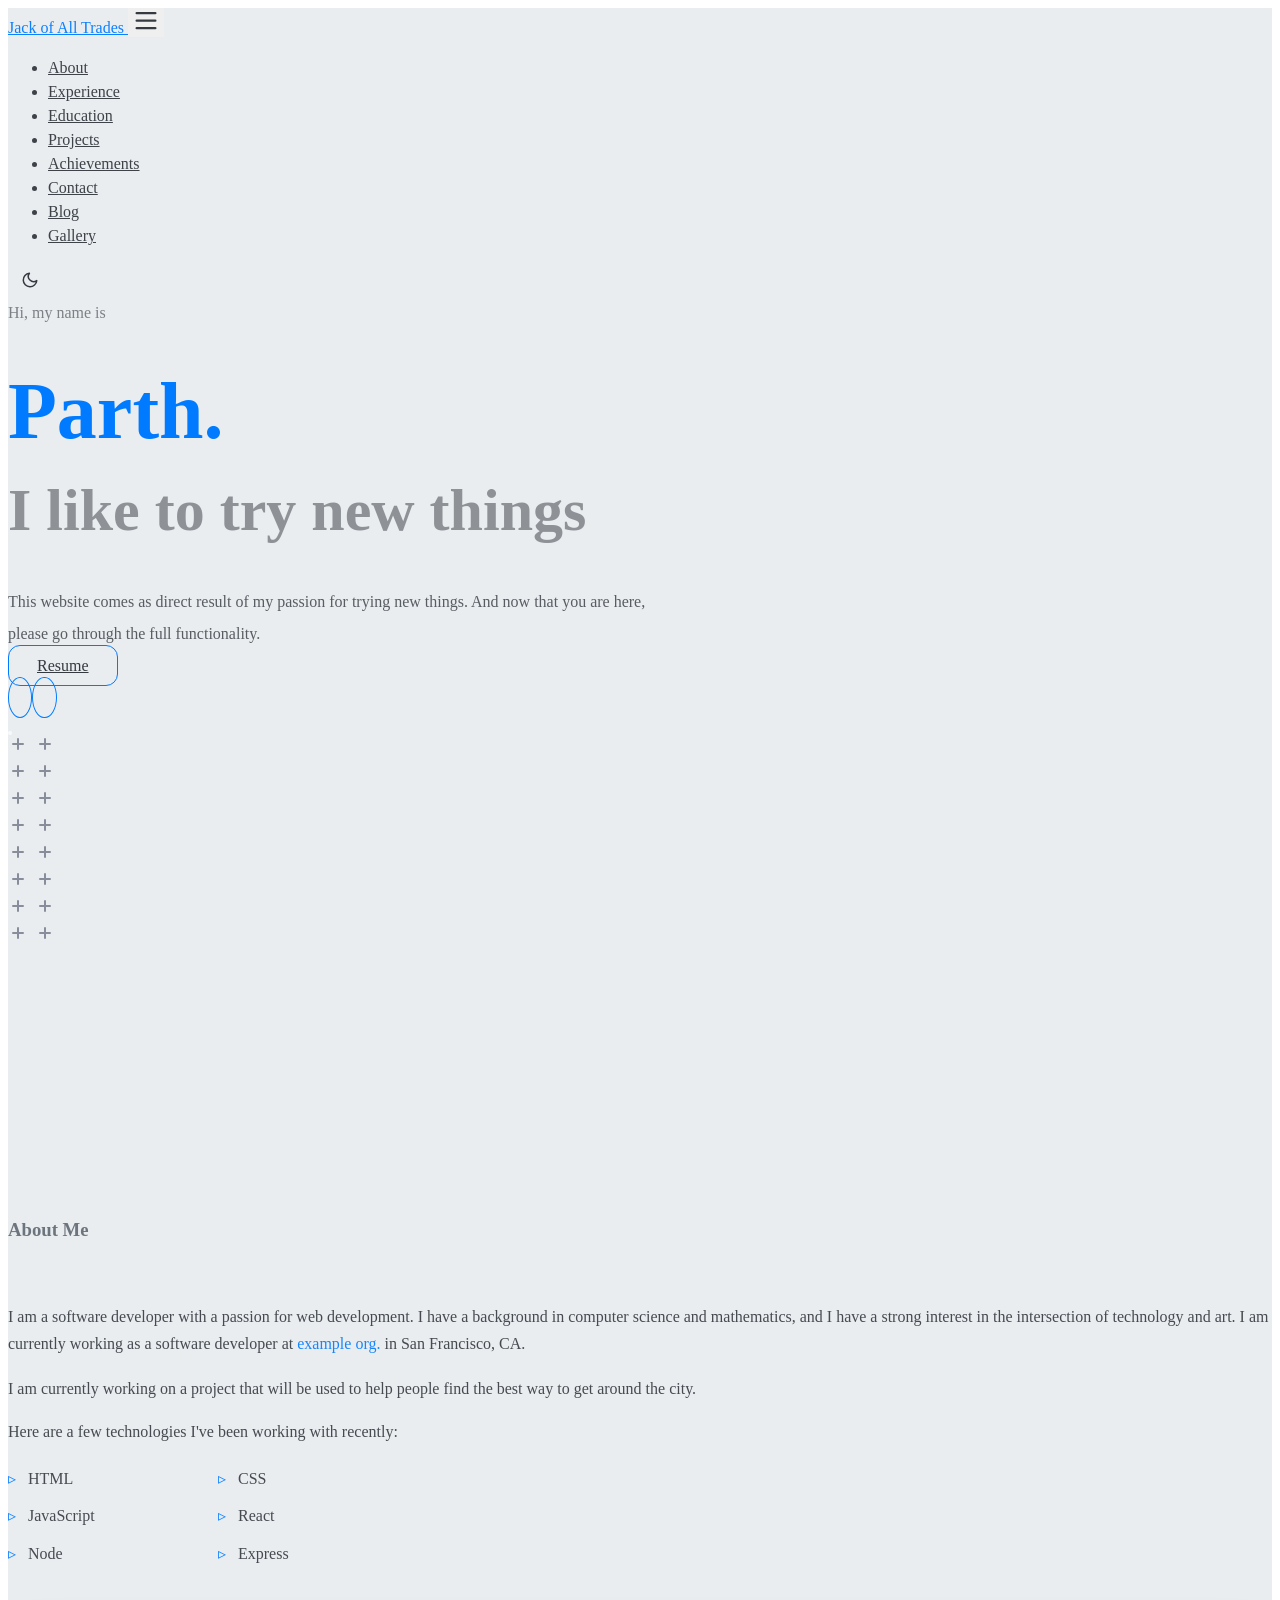
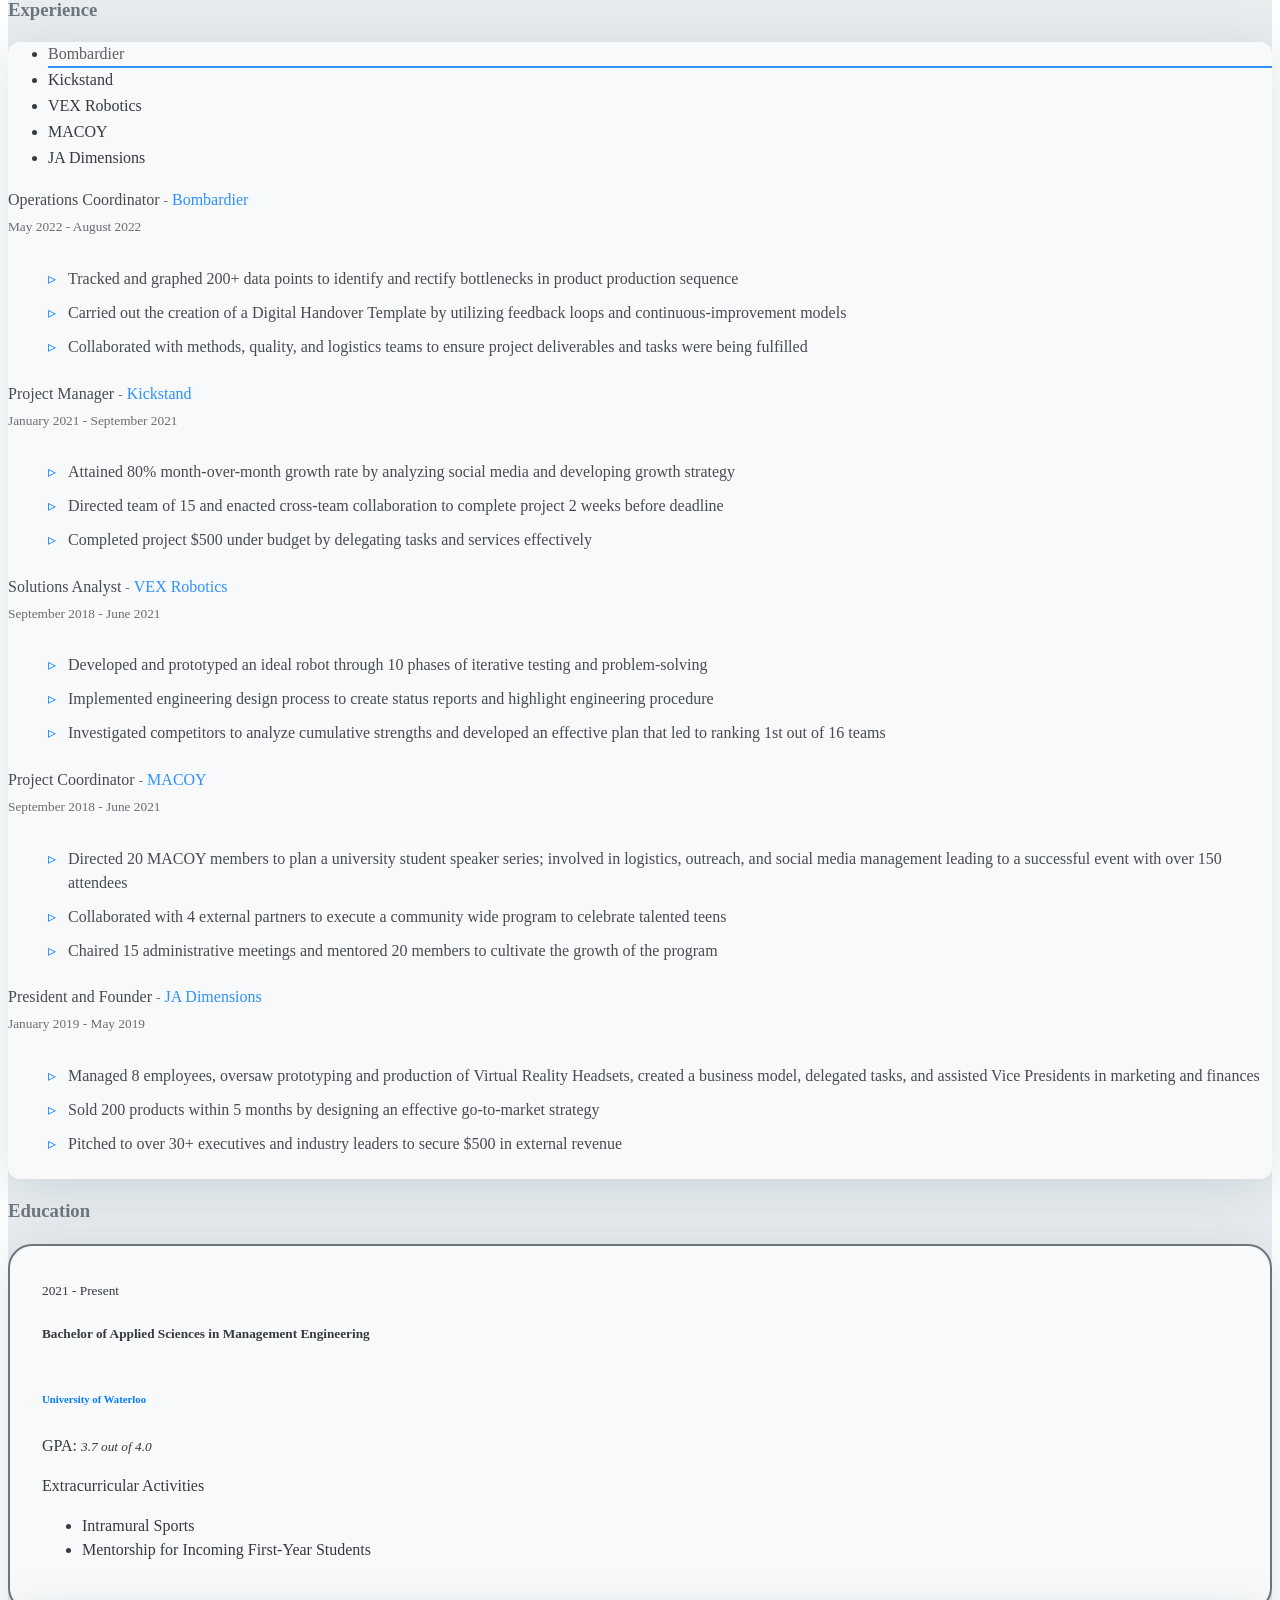
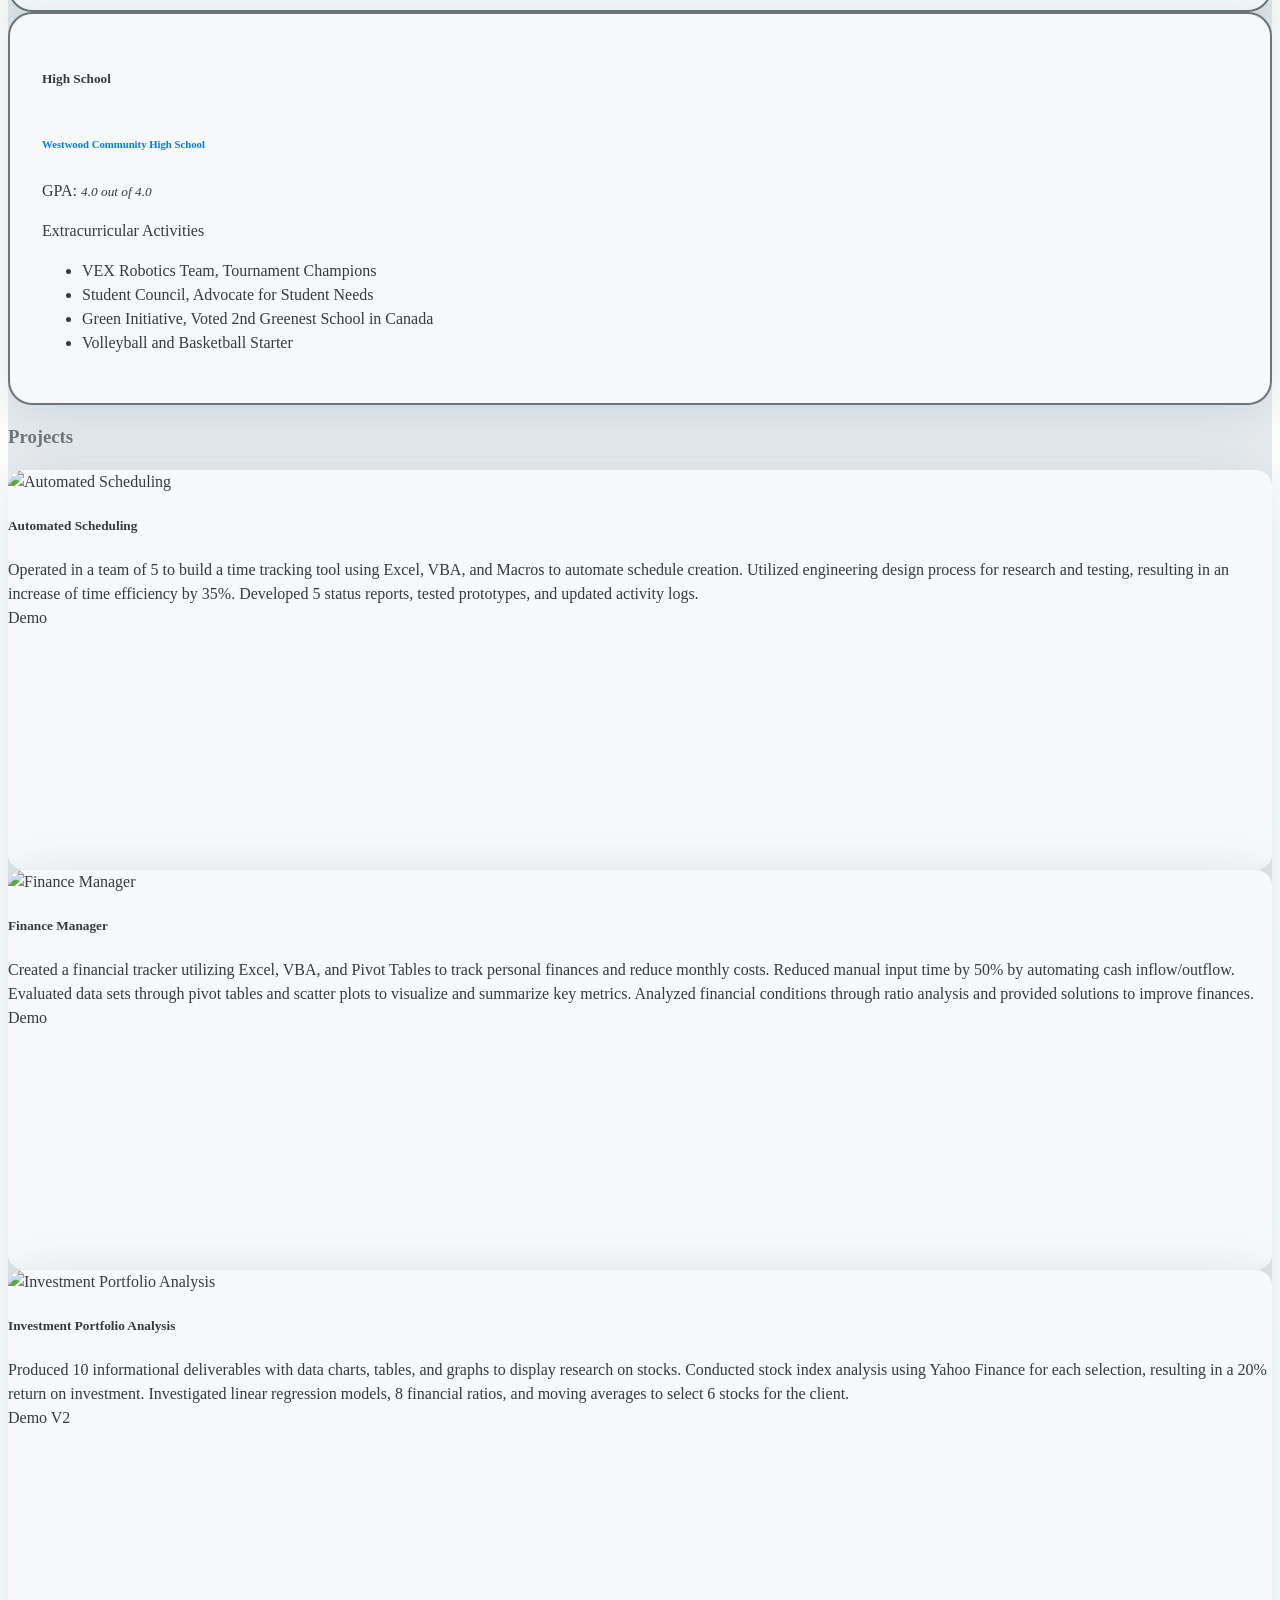
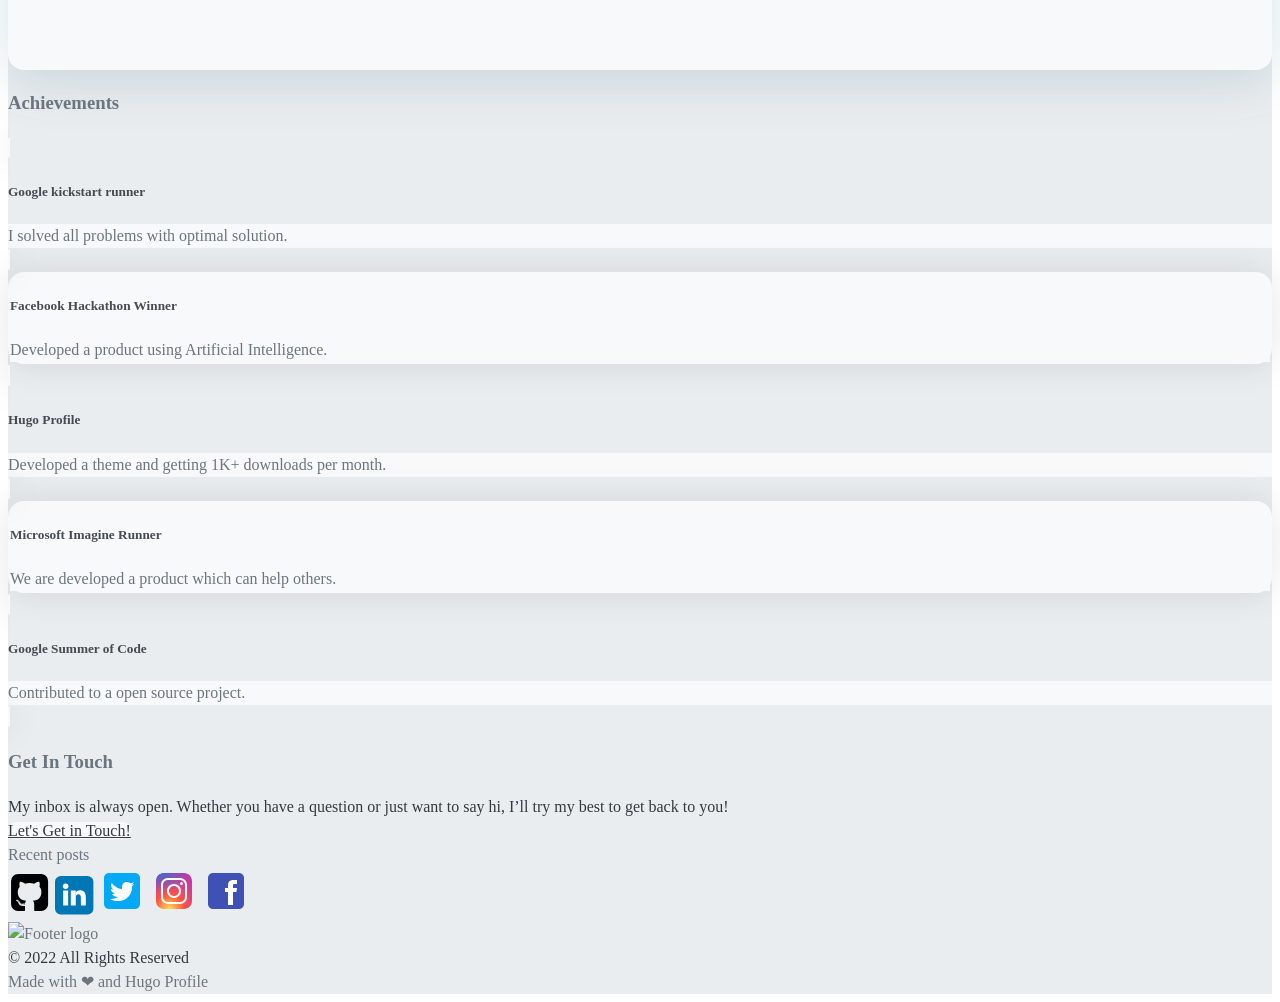
==== index.html @ 949f8cb3 "yes" ====
<!DOCTYPE html>
<html>

<head>
	<meta name="generator" content="Hugo 0.101.0" /><meta charset="UTF-8">
<meta name="viewport" content="width=device-width, initial-scale=1.0">
<meta http-equiv="X-UA-Compatible" content="ie=edge">
<link rel="icon" href=/fav.png type="image/gif">


<link rel="preconnect" href="https://fonts.googleapis.com">
<link rel="preconnect" href="https://fonts.gstatic.com" crossorigin>
<link rel="preload"
      as="style"
      href="https://fonts.googleapis.com/css2?family=Alata&family=Lora:ital,wght@0,400;0,500;0,600;0,700;1,400;1,500;1,600;1,700&family=Roboto:ital,wght@0,100;0,300;0,400;0,500;0,700;0,900;1,100;1,300;1,400;1,500;1,700;1,900&display=swap"
>
<link rel="stylesheet"
      href="https://fonts.googleapis.com/css2?family=Alata&family=Lora:ital,wght@0,400;0,500;0,600;0,700;1,400;1,500;1,600;1,700&family=Roboto:ital,wght@0,100;0,300;0,400;0,500;0,700;0,900;1,100;1,300;1,400;1,500;1,700;1,900&display=swap"
      media="print" onload="this.media='all'" />
<noscript>
  <link
          href="https://fonts.googleapis.com/css2?family=Alata&family=Lora:ital,wght@0,400;0,500;0,600;0,700;1,400;1,500;1,600;1,700&family=Roboto:ital,wght@0,100;0,300;0,400;0,500;0,700;0,900;1,100;1,300;1,400;1,500;1,700;1,900&display=swap"
          rel="stylesheet">
</noscript>


<link rel="stylesheet" href="/css/font.css" media="all">



<script type="application/javascript">
var doNotTrack = false;
if (!doNotTrack) {
	window.ga=window.ga||function(){(ga.q=ga.q||[]).push(arguments)};ga.l=+new Date;
	ga('create', 'G-DWJJVE27WD', 'auto');
	
	ga('send', 'pageview');
}
</script>
<script async src='https://www.google-analytics.com/analytics.js'></script>

<meta property="og:title" content="Jack of All Trades" />
<meta property="og:description" content="Text about my cool site" />
<meta property="og:type" content="website" />
<meta property="og:url" content="https://Parthdsi.github.io/" /><meta property="og:site_name" content="Jack of All Trades" />


<meta name="twitter:card" content="summary"/>
<meta name="twitter:title" content="Jack of All Trades"/>
<meta name="twitter:description" content="Text about my cool site"/>


<link rel="stylesheet" href="/bootstrap-5/css/bootstrap.min.css" media="all"><link rel="stylesheet" href="/css/header.css" media="all">
<link rel="stylesheet" href="/css/footer.css" media="all">


<link rel="stylesheet" href="/css/theme.css" media="all">




<style>
    :root {
        --text-color: #343a40;
        --text-secondary-color: #6c757d;
        --background-color: #eaedf0;
        --secondary-background-color: #64ffda1a;
        --primary-color: #007bff;
        --secondary-color: #f8f9fa;

         
        --text-color-dark: #e4e6eb;
        --text-secondary-color-dark: #b0b3b8;
        --background-color-dark: #18191a;
        --secondary-background-color-dark: #212529;
        --primary-color-dark: #ffffff;
        --secondary-color-dark: #212529;
    }
    body {
        font-size: 1rem;
        font-weight: 400;
        line-height: 1.5;
        text-align: left;
    }
</style>

<meta name="description" content=Text&#32;about&#32;my&#32;cool&#32;site>
<link rel="stylesheet" href="/css/index.css" media="all">
<link rel="stylesheet" href="/css/projects.css" media="all">


<script defer src="/fontawesome-5/all-5.15.4.js"></script>

  <title>
Jack of All Trades

  </title>
</head>

<body class="light" onload="loading()">
  
  
<script>
    if (localStorage.getItem("pref-theme") === "dark") {
        document.body.classList.add('dark');
    } else if (localStorage.getItem("pref-theme") === "light") {
        document.body.classList.remove('dark')
    } else if (window.matchMedia('(prefers-color-scheme: dark)').matches) {
        document.body.classList.add('dark');
    }

</script>



<header>
    <nav class="pt-3 navbar navbar-expand-lg">
        <div class="container-fluid mx-xs-2 mx-sm-5 mx-md-5 mx-lg-5">
            
            <a class="navbar-brand primary-font text-wrap" href="/">
                
                Jack of All Trades
                
            </a>

            
            <button class="navbar-toggler" type="button" data-bs-toggle="collapse" data-bs-target="#navbarContent"
                aria-controls="navbarContent" aria-expanded="false" aria-label="Toggle navigation">
                <svg aria-hidden="true" height="24" viewBox="0 0 16 16" version="1.1" width="24" data-view-component="true">
                    <path fill-rule="evenodd" d="M1 2.75A.75.75 0 011.75 2h12.5a.75.75 0 110 1.5H1.75A.75.75 0 011 2.75zm0 5A.75.75 0 011.75 7h12.5a.75.75 0 110 1.5H1.75A.75.75 0 011 7.75zM1.75 12a.75.75 0 100 1.5h12.5a.75.75 0 100-1.5H1.75z"></path>
                </svg>
            </button>

            
            <div class="collapse navbar-collapse text-wrap primary-font" id="navbarContent">
                <ul class="navbar-nav ms-auto text-center">
                    
                    <li class="nav-item navbar-text">
                        <a class="nav-link" href="/#about" aria-label="about">About</a>
                    </li>
                    

                    
                    <li class="nav-item navbar-text">
                        <a class="nav-link" href="/#experience"
                            aria-label="experience">Experience</a>
                    </li>
                    

                    
                    <li class="nav-item navbar-text">
                        <a class="nav-link" href="/#education"
                            aria-label="education">Education</a>
                    </li>
                    

                    
                    <li class="nav-item navbar-text">
                        <a class="nav-link" href="/#projects"
                            aria-label="projects">Projects</a>
                    </li>
                    

                    
                    <li class="nav-item navbar-text">
                        <a class="nav-link" href="/#achievements"
                            aria-label="achievements">Achievements</a>
                    </li>
                    

                    
                    <li class="nav-item navbar-text">
                        <a class="nav-link" href="/#contact"
                            aria-label="contact">Contact</a>
                    </li>
                    

                    
                    
                    
                    
                    <li class="nav-item navbar-text">
                        <a class="nav-link" href="/blogs" title="Blog posts">
                            
                            Blog
                        </a>
                    </li>
                    
                    
                    
                    
                    <li class="nav-item navbar-text">
                        <a class="nav-link" href="/gallery" title="Blog posts">
                            
                            Gallery
                        </a>
                    </li>
                    
                    
                </ul>

                
                
                <div class="text-center">
                    <button id="theme-toggle">
                        <svg id="moon" xmlns="http://www.w3.org/2000/svg" width="24" height="24" viewBox="0 0 24 24" fill="none" stroke="currentColor" stroke-width="2" stroke-linecap="round" stroke-linejoin="round">
                            <path d="M21 12.79A9 9 0 1 1 11.21 3 7 7 0 0 0 21 12.79z"></path>
                        </svg>
                        <svg id="sun" xmlns="http://www.w3.org/2000/svg" width="24" height="24" viewBox="0 0 24 24" fill="none" stroke="currentColor" stroke-width="2" stroke-linecap="round" stroke-linejoin="round">
                            <circle cx="12" cy="12" r="5"></circle>
                            <line x1="12" y1="1" x2="12" y2="3"></line>
                            <line x1="12" y1="21" x2="12" y2="23"></line>
                            <line x1="4.22" y1="4.22" x2="5.64" y2="5.64"></line>
                            <line x1="18.36" y1="18.36" x2="19.78" y2="19.78"></line>
                            <line x1="1" y1="12" x2="3" y2="12"></line>
                            <line x1="21" y1="12" x2="23" y2="12"></line>
                            <line x1="4.22" y1="19.78" x2="5.64" y2="18.36"></line>
                            <line x1="18.36" y1="5.64" x2="19.78" y2="4.22"></line>
                        </svg>
                    </button>
                </div>
            
                
            </div>
        </div>
    </nav>
</header>
<div id="content">
<section id="hero" class="py-5 align-middle">
    <div class="container px-3 px-sm-5 px-md-5 px-lg-5 pt-lg-3">
        <div class="row">
            <div class="col-sm-12 col-md-12 col-lg-8 content" id="primary-font">
                <span class="subtitle">
                    Hi, my name is
                </span>
                <h2>
                    Parth.
                </h2>
                <h3>
                    I like to try new things
                </h3>
                <p class="hero-content">
                    This website comes as direct result of my passion for trying new things. And now that you are here, please go through the full functionality.
                </p>
                <div class="row">
                    <div class="col-auto h-100">
                        
                        <a href="https://drive.google.com/file/d/1rhqAkSUKKrfuLJUt88qWzsO1b3fHaciM/view?usp=sharing" class="btn">
                            Resume
                        </a>
                        
                    </div>
                    <div class="col-auto px-0 h-100"><span id="loading-icons" style="display: none;">
    
    <span class="px-1">
        <a href="https://example.com" target="_blank" class="btn social-icon">
            <i class="fab fa-github"></i>
        </a>
    </span>
    
    <span class="px-1">
        <a href="https://example.com" target="_blank" class="btn social-icon">
            <i class="fab fa-twitter"></i>
        </a>
    </span>
    

    
</span></div>
                </div>
            </div>
            <div class="col-sm-12 col-md-12 col-lg-4">
                <div class="row justify-content-center">
                    <div class="col-sm-12 col-md-9 pt-5 image px-5 px-md-5 px-lg-0 text-center">
                        <img src="/images/hero.svg" 
                            class="img-thumbnail mx-auto" 
                            alt=""
                        >
                    </div>
                </div>
            </div>
        </div>
    </div>
    <div class="hero-bottom-svg d-md-block d-lg-block d-none">
        <svg xmlns="http://www.w3.org/2000/svg" width="201" height="201" viewBox="0 0 201 201">
            <g id="Group_1168" data-name="Group 1168" transform="translate(-384 -1392)">
                <rect id="Rectangle_2206" data-name="Rectangle 2206" width="12" height="2" rx="1"
                    transform="translate(391 1392) rotate(90)" fill="#282f49" />
                <rect id="Rectangle_2271" data-name="Rectangle 2271" width="12" height="2" rx="1"
                    transform="translate(391 1500) rotate(90)" fill="#282f49" />
                <rect id="Rectangle_2238" data-name="Rectangle 2238" width="12" height="2" rx="1"
                    transform="translate(391 1446) rotate(90)" fill="#282f49" />
                <rect id="Rectangle_2278" data-name="Rectangle 2278" width="12" height="2" rx="1"
                    transform="translate(391 1554) rotate(90)" fill="#282f49" />
                <rect id="Rectangle_2222" data-name="Rectangle 2222" width="12" height="2" rx="1"
                    transform="translate(391 1419) rotate(90)" fill="#282f49" />
                <rect id="Rectangle_2272" data-name="Rectangle 2272" width="12" height="2" rx="1"
                    transform="translate(391 1527) rotate(90)" fill="#282f49" />
                <rect id="Rectangle_2241" data-name="Rectangle 2241" width="12" height="2" rx="1"
                    transform="translate(391 1473) rotate(90)" fill="#282f49" />
                <rect id="Rectangle_2288" data-name="Rectangle 2288" width="12" height="2" rx="1"
                    transform="translate(391 1581) rotate(90)" fill="#282f49" />
                <rect id="Rectangle_2214" data-name="Rectangle 2214" width="12" height="2" rx="1"
                    transform="translate(499 1392) rotate(90)" fill="#282f49" />
                <rect id="Rectangle_2289" data-name="Rectangle 2289" width="12" height="2" rx="1"
                    transform="translate(499 1500) rotate(90)" fill="#282f49" />
                <rect id="Rectangle_2256" data-name="Rectangle 2256" width="12" height="2" rx="1"
                    transform="translate(499 1446) rotate(90)" fill="#282f49" />
                <rect id="Rectangle_2290" data-name="Rectangle 2290" width="12" height="2" rx="1"
                    transform="translate(499 1554) rotate(90)" fill="#282f49" />
                <rect id="Rectangle_2231" data-name="Rectangle 2231" width="12" height="2" rx="1"
                    transform="translate(499 1419) rotate(90)" fill="#282f49" />
                <rect id="Rectangle_2291" data-name="Rectangle 2291" width="12" height="2" rx="1"
                    transform="translate(499 1527) rotate(90)" fill="#282f49" />
                <rect id="Rectangle_2257" data-name="Rectangle 2257" width="12" height="2" rx="1"
                    transform="translate(499 1473) rotate(90)" fill="#282f49" />
                <rect id="Rectangle_2292" data-name="Rectangle 2292" width="12" height="2" rx="1"
                    transform="translate(499 1581) rotate(90)" fill="#282f49" />
                <rect id="Rectangle_2210" data-name="Rectangle 2210" width="12" height="2" rx="1"
                    transform="translate(445 1392) rotate(90)" fill="#282f49" />
                <rect id="Rectangle_2279" data-name="Rectangle 2279" width="12" height="2" rx="1"
                    transform="translate(445 1500) rotate(90)" fill="#282f49" />
                <rect id="Rectangle_2248" data-name="Rectangle 2248" width="12" height="2" rx="1"
                    transform="translate(445 1446) rotate(90)" fill="#282f49" />
                <rect id="Rectangle_2280" data-name="Rectangle 2280" width="12" height="2" rx="1"
                    transform="translate(445 1554) rotate(90)" fill="#282f49" />
                <rect id="Rectangle_2226" data-name="Rectangle 2226" width="12" height="2" rx="1"
                    transform="translate(445 1419) rotate(90)" fill="#282f49" />
                <rect id="Rectangle_2281" data-name="Rectangle 2281" width="12" height="2" rx="1"
                    transform="translate(445 1527) rotate(90)" fill="#282f49" />
                <rect id="Rectangle_2249" data-name="Rectangle 2249" width="12" height="2" rx="1"
                    transform="translate(445 1473) rotate(90)" fill="#282f49" />
                <rect id="Rectangle_2293" data-name="Rectangle 2293" width="12" height="2" rx="1"
                    transform="translate(445 1581) rotate(90)" fill="#282f49" />
                <rect id="Rectangle_2219" data-name="Rectangle 2219" width="12" height="2" rx="1"
                    transform="translate(553 1392) rotate(90)" fill="#282f49" />
                <rect id="Rectangle_2310" data-name="Rectangle 2310" width="12" height="2" rx="1"
                    transform="translate(553 1500) rotate(90)" fill="#282f49" />
                <rect id="Rectangle_2262" data-name="Rectangle 2262" width="12" height="2" rx="1"
                    transform="translate(553 1446) rotate(90)" fill="#282f49" />
                <rect id="Rectangle_2311" data-name="Rectangle 2311" width="12" height="2" rx="1"
                    transform="translate(553 1554) rotate(90)" fill="#282f49" />
                <rect id="Rectangle_2232" data-name="Rectangle 2232" width="12" height="2" rx="1"
                    transform="translate(553 1419) rotate(90)" fill="#282f49" />
                <rect id="Rectangle_2312" data-name="Rectangle 2312" width="12" height="2" rx="1"
                    transform="translate(553 1527) rotate(90)" fill="#282f49" />
                <rect id="Rectangle_2263" data-name="Rectangle 2263" width="12" height="2" rx="1"
                    transform="translate(553 1473) rotate(90)" fill="#282f49" />
                <rect id="Rectangle_2313" data-name="Rectangle 2313" width="12" height="2" rx="1"
                    transform="translate(553 1581) rotate(90)" fill="#282f49" />
                <rect id="Rectangle_2209" data-name="Rectangle 2209" width="12" height="2" rx="1"
                    transform="translate(418 1392) rotate(90)" fill="#282f49" />
                <rect id="Rectangle_2273" data-name="Rectangle 2273" width="12" height="2" rx="1"
                    transform="translate(418 1500) rotate(90)" fill="#282f49" />
                <rect id="Rectangle_2242" data-name="Rectangle 2242" width="12" height="2" rx="1"
                    transform="translate(418 1446) rotate(90)" fill="#282f49" />
                <rect id="Rectangle_2282" data-name="Rectangle 2282" width="12" height="2" rx="1"
                    transform="translate(418 1554) rotate(90)" fill="#282f49" />
                <rect id="Rectangle_2223" data-name="Rectangle 2223" width="12" height="2" rx="1"
                    transform="translate(418 1419) rotate(90)" fill="#282f49" />
                <rect id="Rectangle_2274" data-name="Rectangle 2274" width="12" height="2" rx="1"
                    transform="translate(418 1527) rotate(90)" fill="#282f49" />
                <rect id="Rectangle_2243" data-name="Rectangle 2243" width="12" height="2" rx="1"
                    transform="translate(418 1473) rotate(90)" fill="#282f49" />
                <rect id="Rectangle_2294" data-name="Rectangle 2294" width="12" height="2" rx="1"
                    transform="translate(418 1581) rotate(90)" fill="#282f49" />
                <rect id="Rectangle_2217" data-name="Rectangle 2217" width="12" height="2" rx="1"
                    transform="translate(526 1392) rotate(90)" fill="#282f49" />
                <rect id="Rectangle_2314" data-name="Rectangle 2314" width="12" height="2" rx="1"
                    transform="translate(526 1500) rotate(90)" fill="#282f49" />
                <rect id="Rectangle_2258" data-name="Rectangle 2258" width="12" height="2" rx="1"
                    transform="translate(526 1446) rotate(90)" fill="#282f49" />
                <rect id="Rectangle_2315" data-name="Rectangle 2315" width="12" height="2" rx="1"
                    transform="translate(526 1554) rotate(90)" fill="#282f49" />
                <rect id="Rectangle_2233" data-name="Rectangle 2233" width="12" height="2" rx="1"
                    transform="translate(526 1419) rotate(90)" fill="#282f49" />
                <rect id="Rectangle_2316" data-name="Rectangle 2316" width="12" height="2" rx="1"
                    transform="translate(526 1527) rotate(90)" fill="#282f49" />
                <rect id="Rectangle_2259" data-name="Rectangle 2259" width="12" height="2" rx="1"
                    transform="translate(526 1473) rotate(90)" fill="#282f49" />
                <rect id="Rectangle_2317" data-name="Rectangle 2317" width="12" height="2" rx="1"
                    transform="translate(526 1581) rotate(90)" fill="#282f49" />
                <rect id="Rectangle_2211" data-name="Rectangle 2211" width="12" height="2" rx="1"
                    transform="translate(472 1392) rotate(90)" fill="#282f49" />
                <rect id="Rectangle_2295" data-name="Rectangle 2295" width="12" height="2" rx="1"
                    transform="translate(472 1500) rotate(90)" fill="#282f49" />
                <rect id="Rectangle_2250" data-name="Rectangle 2250" width="12" height="2" rx="1"
                    transform="translate(472 1446) rotate(90)" fill="#282f49" />
                <rect id="Rectangle_2296" data-name="Rectangle 2296" width="12" height="2" rx="1"
                    transform="translate(472 1554) rotate(90)" fill="#282f49" />
                <rect id="Rectangle_2227" data-name="Rectangle 2227" width="12" height="2" rx="1"
                    transform="translate(472 1419) rotate(90)" fill="#282f49" />
                <rect id="Rectangle_2297" data-name="Rectangle 2297" width="12" height="2" rx="1"
                    transform="translate(472 1527) rotate(90)" fill="#282f49" />
                <rect id="Rectangle_2251" data-name="Rectangle 2251" width="12" height="2" rx="1"
                    transform="translate(472 1473) rotate(90)" fill="#282f49" />
                <rect id="Rectangle_2298" data-name="Rectangle 2298" width="12" height="2" rx="1"
                    transform="translate(472 1581) rotate(90)" fill="#282f49" />
                <rect id="Rectangle_2221" data-name="Rectangle 2221" width="12" height="2" rx="1"
                    transform="translate(580 1392) rotate(90)" fill="#282f49" />
                <rect id="Rectangle_2318" data-name="Rectangle 2318" width="12" height="2" rx="1"
                    transform="translate(580 1500) rotate(90)" fill="#282f49" />
                <rect id="Rectangle_2264" data-name="Rectangle 2264" width="12" height="2" rx="1"
                    transform="translate(580 1446) rotate(90)" fill="#282f49" />
                <rect id="Rectangle_2319" data-name="Rectangle 2319" width="12" height="2" rx="1"
                    transform="translate(580 1554) rotate(90)" fill="#282f49" />
                <rect id="Rectangle_2236" data-name="Rectangle 2236" width="12" height="2" rx="1"
                    transform="translate(580 1419) rotate(90)" fill="#282f49" />
                <rect id="Rectangle_2320" data-name="Rectangle 2320" width="12" height="2" rx="1"
                    transform="translate(580 1527) rotate(90)" fill="#282f49" />
                <rect id="Rectangle_2265" data-name="Rectangle 2265" width="12" height="2" rx="1"
                    transform="translate(580 1473) rotate(90)" fill="#282f49" />
                <rect id="Rectangle_2321" data-name="Rectangle 2321" width="12" height="2" rx="1"
                    transform="translate(580 1581) rotate(90)" fill="#282f49" />
                <rect id="Rectangle_2207" data-name="Rectangle 2207" width="12" height="2" rx="1"
                    transform="translate(396 1399) rotate(-180)" fill="#282f49" />
                <rect id="Rectangle_2270" data-name="Rectangle 2270" width="12" height="2" rx="1"
                    transform="translate(396 1507) rotate(-180)" fill="#282f49" />
                <rect id="Rectangle_2239" data-name="Rectangle 2239" width="12" height="2" rx="1"
                    transform="translate(396 1453) rotate(-180)" fill="#282f49" />
                <rect id="Rectangle_2283" data-name="Rectangle 2283" width="12" height="2" rx="1"
                    transform="translate(396 1561) rotate(-180)" fill="#282f49" />
                <rect id="Rectangle_2224" data-name="Rectangle 2224" width="12" height="2" rx="1"
                    transform="translate(396 1426) rotate(-180)" fill="#282f49" />
                <rect id="Rectangle_2275" data-name="Rectangle 2275" width="12" height="2" rx="1"
                    transform="translate(396 1534) rotate(-180)" fill="#282f49" />
                <rect id="Rectangle_2244" data-name="Rectangle 2244" width="12" height="2" rx="1"
                    transform="translate(396 1480) rotate(-180)" fill="#282f49" />
                <rect id="Rectangle_2299" data-name="Rectangle 2299" width="12" height="2" rx="1"
                    transform="translate(396 1588) rotate(-180)" fill="#282f49" />
                <rect id="Rectangle_2215" data-name="Rectangle 2215" width="12" height="2" rx="1"
                    transform="translate(504 1399) rotate(-180)" fill="#282f49" />
                <rect id="Rectangle_2300" data-name="Rectangle 2300" width="12" height="2" rx="1"
                    transform="translate(504 1507) rotate(-180)" fill="#282f49" />
                <rect id="Rectangle_2252" data-name="Rectangle 2252" width="12" height="2" rx="1"
                    transform="translate(504 1453) rotate(-180)" fill="#282f49" />
                <rect id="Rectangle_2301" data-name="Rectangle 2301" width="12" height="2" rx="1"
                    transform="translate(504 1561) rotate(-180)" fill="#282f49" />
                <rect id="Rectangle_2228" data-name="Rectangle 2228" width="12" height="2" rx="1"
                    transform="translate(504 1426) rotate(-180)" fill="#282f49" />
                <rect id="Rectangle_2302" data-name="Rectangle 2302" width="12" height="2" rx="1"
                    transform="translate(504 1534) rotate(-180)" fill="#282f49" />
                <rect id="Rectangle_2253" data-name="Rectangle 2253" width="12" height="2" rx="1"
                    transform="translate(504 1480) rotate(-180)" fill="#282f49" />
                <rect id="Rectangle_2303" data-name="Rectangle 2303" width="12" height="2" rx="1"
                    transform="translate(504 1588) rotate(-180)" fill="#282f49" />
                <rect id="Rectangle_2212" data-name="Rectangle 2212" width="12" height="2" rx="1"
                    transform="translate(450 1399) rotate(-180)" fill="#282f49" />
                <rect id="Rectangle_2284" data-name="Rectangle 2284" width="12" height="2" rx="1"
                    transform="translate(450 1507) rotate(-180)" fill="#282f49" />
                <rect id="Rectangle_2245" data-name="Rectangle 2245" width="12" height="2" rx="1"
                    transform="translate(450 1453) rotate(-180)" fill="#282f49" />
                <rect id="Rectangle_2285" data-name="Rectangle 2285" width="12" height="2" rx="1"
                    transform="translate(450 1561) rotate(-180)" fill="#282f49" />
                <rect id="Rectangle_2229" data-name="Rectangle 2229" width="12" height="2" rx="1"
                    transform="translate(450 1426) rotate(-180)" fill="#282f49" />
                <rect id="Rectangle_2286" data-name="Rectangle 2286" width="12" height="2" rx="1"
                    transform="translate(450 1534) rotate(-180)" fill="#282f49" />
                <rect id="Rectangle_2246" data-name="Rectangle 2246" width="12" height="2" rx="1"
                    transform="translate(450 1480) rotate(-180)" fill="#282f49" />
                <rect id="Rectangle_2304" data-name="Rectangle 2304" width="12" height="2" rx="1"
                    transform="translate(450 1588) rotate(-180)" fill="#282f49" />
                <rect id="Rectangle_2218" data-name="Rectangle 2218" width="12" height="2" rx="1"
                    transform="translate(558 1399) rotate(-180)" fill="#282f49" />
                <rect id="Rectangle_2322" data-name="Rectangle 2322" width="12" height="2" rx="1"
                    transform="translate(558 1507) rotate(-180)" fill="#282f49" />
                <rect id="Rectangle_2266" data-name="Rectangle 2266" width="12" height="2" rx="1"
                    transform="translate(558 1453) rotate(-180)" fill="#282f49" />
                <rect id="Rectangle_2323" data-name="Rectangle 2323" width="12" height="2" rx="1"
                    transform="translate(558 1561) rotate(-180)" fill="#282f49" />
                <rect id="Rectangle_2234" data-name="Rectangle 2234" width="12" height="2" rx="1"
                    transform="translate(558 1426) rotate(-180)" fill="#282f49" />
                <rect id="Rectangle_2324" data-name="Rectangle 2324" width="12" height="2" rx="1"
                    transform="translate(558 1534) rotate(-180)" fill="#282f49" />
                <rect id="Rectangle_2267" data-name="Rectangle 2267" width="12" height="2" rx="1"
                    transform="translate(558 1480) rotate(-180)" fill="#282f49" />
                <rect id="Rectangle_2325" data-name="Rectangle 2325" width="12" height="2" rx="1"
                    transform="translate(558 1588) rotate(-180)" fill="#282f49" />
                <rect id="Rectangle_2208" data-name="Rectangle 2208" width="12" height="2" rx="1"
                    transform="translate(423 1399) rotate(-180)" fill="#282f49" />
                <rect id="Rectangle_2276" data-name="Rectangle 2276" width="12" height="2" rx="1"
                    transform="translate(423 1507) rotate(-180)" fill="#282f49" />
                <rect id="Rectangle_2240" data-name="Rectangle 2240" width="12" height="2" rx="1"
                    transform="translate(423 1453) rotate(-180)" fill="#282f49" />
                <rect id="Rectangle_2287" data-name="Rectangle 2287" width="12" height="2" rx="1"
                    transform="translate(423 1561) rotate(-180)" fill="#282f49" />
                <rect id="Rectangle_2225" data-name="Rectangle 2225" width="12" height="2" rx="1"
                    transform="translate(423 1426) rotate(-180)" fill="#282f49" />
                <rect id="Rectangle_2277" data-name="Rectangle 2277" width="12" height="2" rx="1"
                    transform="translate(423 1534) rotate(-180)" fill="#282f49" />
                <rect id="Rectangle_2247" data-name="Rectangle 2247" width="12" height="2" rx="1"
                    transform="translate(423 1480) rotate(-180)" fill="#282f49" />
                <rect id="Rectangle_2305" data-name="Rectangle 2305" width="12" height="2" rx="1"
                    transform="translate(423 1588) rotate(-180)" fill="#282f49" />
                <rect id="Rectangle_2216" data-name="Rectangle 2216" width="12" height="2" rx="1"
                    transform="translate(531 1399) rotate(-180)" fill="#282f49" />
                <rect id="Rectangle_2326" data-name="Rectangle 2326" width="12" height="2" rx="1"
                    transform="translate(531 1507) rotate(-180)" fill="#282f49" />
                <rect id="Rectangle_2260" data-name="Rectangle 2260" width="12" height="2" rx="1"
                    transform="translate(531 1453) rotate(-180)" fill="#282f49" />
                <rect id="Rectangle_2327" data-name="Rectangle 2327" width="12" height="2" rx="1"
                    transform="translate(531 1561) rotate(-180)" fill="#282f49" />
                <rect id="Rectangle_2235" data-name="Rectangle 2235" width="12" height="2" rx="1"
                    transform="translate(531 1426) rotate(-180)" fill="#282f49" />
                <rect id="Rectangle_2328" data-name="Rectangle 2328" width="12" height="2" rx="1"
                    transform="translate(531 1534) rotate(-180)" fill="#282f49" />
                <rect id="Rectangle_2261" data-name="Rectangle 2261" width="12" height="2" rx="1"
                    transform="translate(531 1480) rotate(-180)" fill="#282f49" />
                <rect id="Rectangle_2329" data-name="Rectangle 2329" width="12" height="2" rx="1"
                    transform="translate(531 1588) rotate(-180)" fill="#282f49" />
                <rect id="Rectangle_2213" data-name="Rectangle 2213" width="12" height="2" rx="1"
                    transform="translate(477 1399) rotate(-180)" fill="#282f49" />
                <rect id="Rectangle_2306" data-name="Rectangle 2306" width="12" height="2" rx="1"
                    transform="translate(477 1507) rotate(-180)" fill="#282f49" />
                <rect id="Rectangle_2254" data-name="Rectangle 2254" width="12" height="2" rx="1"
                    transform="translate(477 1453) rotate(-180)" fill="#282f49" />
                <rect id="Rectangle_2307" data-name="Rectangle 2307" width="12" height="2" rx="1"
                    transform="translate(477 1561) rotate(-180)" fill="#282f49" />
                <rect id="Rectangle_2230" data-name="Rectangle 2230" width="12" height="2" rx="1"
                    transform="translate(477 1426) rotate(-180)" fill="#282f49" />
                <rect id="Rectangle_2308" data-name="Rectangle 2308" width="12" height="2" rx="1"
                    transform="translate(477 1534) rotate(-180)" fill="#282f49" />
                <rect id="Rectangle_2255" data-name="Rectangle 2255" width="12" height="2" rx="1"
                    transform="translate(477 1480) rotate(-180)" fill="#282f49" />
                <rect id="Rectangle_2309" data-name="Rectangle 2309" width="12" height="2" rx="1"
                    transform="translate(477 1588) rotate(-180)" fill="#282f49" />
                <rect id="Rectangle_2220" data-name="Rectangle 2220" width="12" height="2" rx="1"
                    transform="translate(585 1399) rotate(-180)" fill="#282f49" />
                <rect id="Rectangle_2330" data-name="Rectangle 2330" width="12" height="2" rx="1"
                    transform="translate(585 1507) rotate(-180)" fill="#282f49" />
                <rect id="Rectangle_2268" data-name="Rectangle 2268" width="12" height="2" rx="1"
                    transform="translate(585 1453) rotate(-180)" fill="#282f49" />
                <rect id="Rectangle_2331" data-name="Rectangle 2331" width="12" height="2" rx="1"
                    transform="translate(585 1561) rotate(-180)" fill="#282f49" />
                <rect id="Rectangle_2237" data-name="Rectangle 2237" width="12" height="2" rx="1"
                    transform="translate(585 1426) rotate(-180)" fill="#282f49" />
                <rect id="Rectangle_2332" data-name="Rectangle 2332" width="12" height="2" rx="1"
                    transform="translate(585 1534) rotate(-180)" fill="#282f49" />
                <rect id="Rectangle_2269" data-name="Rectangle 2269" width="12" height="2" rx="1"
                    transform="translate(585 1480) rotate(-180)" fill="#282f49" />
                <rect id="Rectangle_2333" data-name="Rectangle 2333" width="12" height="2" rx="1"
                    transform="translate(585 1588) rotate(-180)" fill="#282f49" />
            </g>
        </svg>
    </div>
</section>

<section id="about" class="py-0 py-sm-5">
    <div class="container bg-transparent">
        <h3 class="text-center bg-transparent">About Me</h3>
        <div class="bg-transparent row justify-content-center px-3 py-5">
            
            <div class="col-sm-12 col-md-8 col-lg-4 mb-5 mb-sm-0 mb-md-5 mb-lg-0 d-none d-sm-none d-md-block">
                <div class="image d-flex px-5">
                    <img src="/themes/hugo-profile/images/screenshot.png" class="img-thumbnail mx-auto rounded-circle" alt="">
                </div>
            </div>
            
            <div class="col-sm-12 col-md-12 col-lg-8 content">
                <p>I am a software developer with a passion for web development. I have a background in computer science and mathematics, and I have a strong interest in the intersection of technology and art. I am currently working as a software developer at <a href="https://example.com">example org.</a> in San Francisco, CA.</p>
<p>I am currently working on a project that will be used to help people find the best way to get around the city.</p>


                
                Here are a few technologies I&#39;ve been working with recently:
                <ul>
                    
                    <li>HTML</li>
                    
                    <li>CSS</li>
                    
                    <li>JavaScript</li>
                    
                    <li>React</li>
                    
                    <li>Node</li>
                    
                    <li>Express</li>
                    
                </ul>
                
            </div>
        </div>
    </div>
</section>

<section id="experience" class="py-5">
    <div class="container">
        <h3 class="text-center">Experience</h3>
        <div class="row justify-content-center">
            <div class="col-sm-12 col-md-8 col-lg-8 py-5">
                <div class="experience-container px-3 pt-2">
                    <ul class="nav nav-pills mb-3 bg-transparent" id="pills-tab" role="tablist">
                        
                        
                        <li class="nav-item px-1 bg-transparent" role="presentation">
                            <div 
                                class="nav-link active bg-transparent" 
                                aria-selected="true" 
                                type="button"
                                role="tab" 
                                data-bs-toggle="pill"
                                id='Bombardier-May-2022---August-2022-tab'
                                data-bs-target='#pills-Bombardier-May-2022---August-2022'
                                aria-controls='Bombardier-May-2022---August-2022' 
                            >
                                Bombardier
                            </div>
                        </li>
                        
                        
                        
                        <li class="nav-item px-1 bg-transparent" role="presentation">
                            <div 
                                class="nav-link bg-transparent" 
                                aria-selected="true" 
                                type="button"
                                role="tab" 
                                data-bs-toggle="pill"
                                id='Kickstand-January-2021---September-2021-tab'
                                data-bs-target='#pills-Kickstand-January-2021---September-2021' 
                                aria-controls='Kickstand-January-2021---September-2021'
                            >
                                Kickstand
                            </div>
                        </li>
                        
                        
                        
                        <li class="nav-item px-1 bg-transparent" role="presentation">
                            <div 
                                class="nav-link bg-transparent" 
                                aria-selected="true" 
                                type="button"
                                role="tab" 
                                data-bs-toggle="pill"
                                id='VEX-Robotics-September-2018---June-2021-tab'
                                data-bs-target='#pills-VEX-Robotics-September-2018---June-2021' 
                                aria-controls='VEX-Robotics-September-2018---June-2021'
                            >
                                VEX Robotics
                            </div>
                        </li>
                        
                        
                        
                        <li class="nav-item px-1 bg-transparent" role="presentation">
                            <div 
                                class="nav-link bg-transparent" 
                                aria-selected="true" 
                                type="button"
                                role="tab" 
                                data-bs-toggle="pill"
                                id='MACOY-September-2018---June-2021-tab'
                                data-bs-target='#pills-MACOY-September-2018---June-2021' 
                                aria-controls='MACOY-September-2018---June-2021'
                            >
                                MACOY
                            </div>
                        </li>
                        
                        
                        
                        <li class="nav-item px-1 bg-transparent" role="presentation">
                            <div 
                                class="nav-link bg-transparent" 
                                aria-selected="true" 
                                type="button"
                                role="tab" 
                                data-bs-toggle="pill"
                                id='JA-Dimensions-January-2019---May-2019-tab'
                                data-bs-target='#pills-JA-Dimensions-January-2019---May-2019' 
                                aria-controls='JA-Dimensions-January-2019---May-2019'
                            >
                                JA Dimensions
                            </div>
                        </li>
                        
                        
                    </ul>
                    <div class="tab-content pb-5 pt-2 bg-transparent primary-font" id="pills-tabContent">
                        
                        
                        <div 
                            class="tab-pane fade show active bg-transparent" 
                            role="tabpanel"
                            id='pills-Bombardier-May-2022---August-2022'
                            aria-labelledby='pills-Bombardier-May-2022---August-2022-tab'
                        >
                            <div>
                                <span class="h4">Operations Coordinator</span>
                                <small>-</small>
                                <a href="http://www.bombardier.com/" target="_blank">Bombardier</a>
                                <div class="pb-1">
                                    <small>May 2022 - August 2022</small>
                                    
                                    <span class="p-2">
                                        <span 
                                            style="cursor: pointer;" 
                                            data-bs-toggle="tooltip" 
                                            data-bs-placement="top" 
                                            data-bs-original-title=Working&#32;as&#32;a&#32;Operations&#32;Coordinator&#32;at&#32;Bombardier
                                        >
                                            <i class="fas fa-info-circle fa-xs"></i>
                                        </span>
                                    </span>
                                    
                                </div>

                                
                            </div>

                            <ul>
<li>Tracked and graphed 200+ data points to identify and rectify bottlenecks in product production sequence</li>
<li>Carried out the creation of a Digital Handover Template by utilizing feedback loops and continuous-improvement models</li>
<li>Collaborated with methods, quality, and logistics teams to ensure project deliverables and tasks were being fulfilled</li>
</ul>

                        </div>
                        
                        
                        
                        <div 
                            class="tab-pane fade bg-transparent" 
                            role="tabpanel"
                            id='pills-Kickstand-January-2021---September-2021'
                            aria-labelledby='pills-Kickstand-January-2021---September-2021-tab'
                        >
                            <div>
                                <span class="h4">Project Manager</span>
                                <small>-</small>
                                <a href="https://mykickstand.ca/" target="_blank">Kickstand</a>
                                
                                <div class="pb-1">
                                    <small>January 2021 - September 2021</small>
                                    
                                    <span class="p-2">
                                        <span 
                                            style="cursor: pointer;" 
                                            data-bs-toggle="tooltip" 
                                            data-bs-placement="top" 
                                            data-bs-original-title=Worked&#32;as&#32;a&#32;Project&#32;Manager&#32;at&#32;Kickstand
                                        > 
                                            <i class="fas fa-info-circle fa-xs"></i>
                                        </span>
                                    </span>
                                    
                                </div>
                                
                                
                            </div>

                            <div class="pt-2">
                                <ul>
<li>Attained 80% month-over-month growth rate by analyzing social media and developing growth strategy</li>
<li>Directed team of 15 and enacted cross-team collaboration to complete project 2 weeks before deadline</li>
<li>Completed project $500 under budget by delegating tasks and services effectively</li>
</ul>

                            </div>
                        </div>
                        
                        
                        
                        <div 
                            class="tab-pane fade bg-transparent" 
                            role="tabpanel"
                            id='pills-VEX-Robotics-September-2018---June-2021'
                            aria-labelledby='pills-VEX-Robotics-September-2018---June-2021-tab'
                        >
                            <div>
                                <span class="h4">Solutions Analyst</span>
                                <small>-</small>
                                <a href="" target="_blank">VEX Robotics</a>
                                
                                <div class="pb-1">
                                    <small>September 2018 - June 2021</small>
                                    
                                    <span class="p-2">
                                        <span 
                                            style="cursor: pointer;" 
                                            data-bs-toggle="tooltip" 
                                            data-bs-placement="top" 
                                            data-bs-original-title=Worked&#32;as&#32;a&#32;Solutions&#32;Analyst&#32;at&#32;VEX&#32;Robotics
                                        > 
                                            <i class="fas fa-info-circle fa-xs"></i>
                                        </span>
                                    </span>
                                    
                                </div>
                                
                                
                            </div>

                            <div class="pt-2">
                                <ul>
<li>Developed and prototyped an ideal robot through 10 phases of iterative testing and problem-solving</li>
<li>Implemented engineering design process to create status reports and highlight engineering procedure</li>
<li>Investigated competitors to analyze cumulative strengths and developed an effective plan that led to ranking 1st out of 16 teams</li>
</ul>

                            </div>
                        </div>
                        
                        
                        
                        <div 
                            class="tab-pane fade bg-transparent" 
                            role="tabpanel"
                            id='pills-MACOY-September-2018---June-2021'
                            aria-labelledby='pills-MACOY-September-2018---June-2021-tab'
                        >
                            <div>
                                <span class="h4">Project Coordinator</span>
                                <small>-</small>
                                <a href="" target="_blank">MACOY</a>
                                
                                <div class="pb-1">
                                    <small>September 2018 - June 2021</small>
                                    
                                    <span class="p-2">
                                        <span 
                                            style="cursor: pointer;" 
                                            data-bs-toggle="tooltip" 
                                            data-bs-placement="top" 
                                            data-bs-original-title=Worked&#32;as&#32;a&#32;Project&#32;Coordinator&#32;at&#32;MACOY
                                        > 
                                            <i class="fas fa-info-circle fa-xs"></i>
                                        </span>
                                    </span>
                                    
                                </div>
                                
                                
                            </div>

                            <div class="pt-2">
                                <ul>
<li>Directed 20 MACOY members to plan a university student speaker series; involved in logistics, outreach, and social media management leading to a successful event with over 150 attendees</li>
<li>Collaborated with 4 external partners to execute a community wide program to celebrate talented teens</li>
<li>Chaired 15 administrative meetings and mentored 20 members to cultivate the growth of the program</li>
</ul>

                            </div>
                        </div>
                        
                        
                        
                        <div 
                            class="tab-pane fade bg-transparent" 
                            role="tabpanel"
                            id='pills-JA-Dimensions-January-2019---May-2019'
                            aria-labelledby='pills-JA-Dimensions-January-2019---May-2019-tab'
                        >
                            <div>
                                <span class="h4">President and Founder</span>
                                <small>-</small>
                                <a href="" target="_blank">JA Dimensions</a>
                                
                                <div class="pb-1">
                                    <small>January 2019 - May 2019</small>
                                    
                                    <span class="p-2">
                                        <span 
                                            style="cursor: pointer;" 
                                            data-bs-toggle="tooltip" 
                                            data-bs-placement="top" 
                                            data-bs-original-title=Worked&#32;as&#32;a&#32;President&#32;and&#32;Founder&#32;at&#32;JA&#32;Dimensions
                                        > 
                                            <i class="fas fa-info-circle fa-xs"></i>
                                        </span>
                                    </span>
                                    
                                </div>
                                
                                
                            </div>

                            <div class="pt-2">
                                <ul>
<li>Managed 8 employees, oversaw prototyping and production of Virtual Reality Headsets, created a business model, delegated tasks, and assisted Vice Presidents in marketing and finances</li>
<li>Sold 200 products within 5 months by designing an effective go-to-market strategy</li>
<li>Pitched to over 30+ executives and industry leaders to secure $500 in external revenue</li>
</ul>

                            </div>
                        </div>
                        
                        
                    </div>
                </div>
            </div>
        </div>
    </div>
</section>

<section id="education" class="py-5">
    <div class="container">
        <h3 class="text-center">Education</h3>
        <div class="row justify-content-center py-5">
            
            
            <div class="col-12 p-0">
                <div class="row row align-items-center justify-content-center m-1 mb-4">
                    

                    <div class="col-md-9">
                        <div class="card">
                            <div class="card-body">
                                <div class="float-end">
                                    <small>2021 - Present</small>
                                </div>
                                <h5 class="card-title">Bachelor of Applied Sciences in Management Engineering</h5>
                                
                                
                                <a href="https://uwaterloo.ca" target="_blank">
                                    <h6>
                                    University of Waterloo
                                    </h6>
                                </a>
                                

                                
                                <div class="py-1">
                                    GPA:
                                    <i>
                                        <small>3.7 out of 4.0</small>
                                    </i> 
                                </div>
                                
                                <div class="py-1 education-content">
                                    <p>Extracurricular Activities</p>
<ul>
<li>Intramural Sports</li>
<li>Mentorship for Incoming First-Year Students</li>
</ul>

                                </div>

                                
                            </div>
                        </div>
                    </div>
                </div>
            </div>
            
            <div class="col-12 p-0">
                <div class="row row align-items-center justify-content-center m-1 mb-4">
                    

                    <div class="col-md-9">
                        <div class="card">
                            <div class="card-body">
                                <div class="float-end">
                                    <small></small>
                                </div>
                                <h5 class="card-title">High School</h5>
                                
                                
                                <a href="https://westwood.fmpsdschools.ca" target="_blank">
                                    <h6>
                                    Westwood Community High School
                                    </h6>
                                </a>
                                

                                
                                <div class="py-1">
                                    GPA:
                                    <i>
                                        <small>4.0 out of 4.0</small>
                                    </i> 
                                </div>
                                
                                <div class="py-1 education-content">
                                    <p>Extracurricular Activities</p>
<ul>
<li>VEX Robotics Team, Tournament Champions</li>
<li>Student Council, Advocate for Student Needs</li>
<li>Green Initiative, Voted 2nd Greenest School in Canada</li>
<li>Volleyball and Basketball Starter</li>
</ul>

                                </div>

                                
                            </div>
                        </div>
                    </div>
                </div>
            </div>
            
        </div>
    </div>
</section>


<section id="projects" class="py-5">
    <div class="container">
        <h3 class="text-center">Projects</h3>
        <div class="row justify-content-center px-3 px-md-5">
            
            <div class="col-lg-4 col-md-6 my-3">
                <div class="card my-3 h-100" title="Automated Scheduling">
                    <div class="card-head">
                        <img class="card-img-top" src="/public/fav.png" alt="Automated Scheduling">
                    </div>
                    <div class="card-body bg-transparent p-3">
                        <div class="pb-2 bg-transparent">
                            
                        </div>
                        <h5 class="card-title bg-transparent mt-1">Automated Scheduling</h5>
                        <div class="card-text bg-transparent secondary-font">
                            Operated in a team of 5 to build a time tracking tool using Excel, VBA, and Macros to automate schedule creation. Utilized engineering design process for research and testing, resulting in an increase of time efficiency by 35%. Developed 5 status reports, tested prototypes, and updated activity logs.
                        </div>
                    </div>
                    
                    <div class="card-footer py-3">
                        
                        <span class="m-1 mx-2">
                            <a href="mailto:?subject=Hugo%20Profile%20Template&amp;body=Check%20it%20out:%20https%3a%2f%2fhugo-profile.netlify.app%2fblog%2fmarkdown-syntax%2f" target="_blank">
                                <i class="fa fa-envelope"></i>
                            </a>
                        </span>
                        
                        <span class="m-1 mx-2">
                            <a href="https://github.com/gurusabarish/hugo-profile" target="_blank">
                                <i class="fab fa-github"></i>
                            </a>
                        </span>
                        
                        <span class="m-1 mx-2">
                            <a href="https://twitter.com/intent/tweet?text=Check&#43;it&#43;out:&amp;url=https%3A%2F%2Fgithub.com%2Fgurusabarish%2Fhugo-profile" target="_blank">
                                <i class="fab fa-twitter"></i>
                            </a>
                        </span>
                        
                        
                        <span class="float-end">
                            <a class="btn btn-sm" href="https://hugo-profile.netlify.app" target="_blank">
                                Demo
                            </a>
                        </span>
                        
                    </div>
                    
                </div>
            </div>
            
            <div class="col-lg-4 col-md-6 my-3">
                <div class="card my-3 h-100" title="Finance Manager">
                    <div class="card-head">
                        <img class="card-img-top" src="/images/projects/converter.jpg" alt="Finance Manager">
                    </div>
                    <div class="card-body bg-transparent p-3">
                        <div class="pb-2 bg-transparent">
                            
                        </div>
                        <h5 class="card-title bg-transparent mt-1">Finance Manager</h5>
                        <div class="card-text bg-transparent secondary-font">
                            Created a financial tracker utilizing Excel, VBA, and Pivot Tables to track personal finances and reduce monthly costs. Reduced manual input time by 50% by automating cash inflow/outflow. Evaluated data sets through pivot tables and scatter plots to visualize and summarize key metrics. Analyzed financial conditions through ratio analysis and provided solutions to improve finances.
                        </div>
                    </div>
                    
                    <div class="card-footer py-3">
                        
                        <span class="m-1 mx-2">
                            <a href="https://github.com/gurusabarish/converter" target="_blank">
                                <i class="fab fa-github"></i>
                            </a>
                        </span>
                        
                        
                        <span class="float-end">
                            <a class="btn btn-sm" href="https://django-converter.herokuapp.com" target="_blank">
                                Demo
                            </a>
                        </span>
                        
                    </div>
                    
                </div>
            </div>
            
            <div class="col-lg-4 col-md-6 my-3">
                <div class="card my-3 h-100" title="Investment Portfolio Analysis">
                    <div class="card-head">
                        <img class="card-img-top" src="/images/projects/profile2.jpg" alt="Investment Portfolio Analysis">
                    </div>
                    <div class="card-body bg-transparent p-3">
                        <div class="pb-2 bg-transparent">
                            
                        </div>
                        <h5 class="card-title bg-transparent mt-1">Investment Portfolio Analysis</h5>
                        <div class="card-text bg-transparent secondary-font">
                            Produced 10 informational deliverables with data charts, tables, and graphs to display research on stocks. Conducted stock index analysis using Yahoo Finance for each selection, resulting in a 20% return on investment. Investigated linear regression models, 8 financial ratios, and moving averages to select 6 stocks for the client.
                        </div>
                    </div>
                    
                    <div class="card-footer py-3">
                        
                        <span class="m-1 mx-2">
                            <a href="https://github.com/gurusabarish/HugoProfileV2" target="_blank">
                                <i class="fab fa-github"></i>
                            </a>
                        </span>
                        
                        
                        <span class="float-end">
                            <a class="btn btn-sm" href="https://hugo-profile-2.netlify.app" target="_blank">
                                Demo V2
                            </a>
                        </span>
                        
                    </div>
                    
                </div>
            </div>
            
            
        </div>
    </div>
</section>

<section id="achievements" class="py-5">
    <div class="container">
        <h3 class="text-center">Achievements</h3>
        <div class="px-0 px-md-5 px-lg-5">
            <div class="row justify-content-center px-3 px-md-5 px-lg-5">
                
                
                <div class="col-lg-4 col-md-6 my-3">
                    <a class="card my-3 h-100 p-3" href="https://example.com" title="Google kickstart runner" target="_blank">
                        <div class="card-body bg-transparent">
                            <h5 class="card-title bg-transparent">Google kickstart runner</h5>
                            <div class="card-text secondary-font">
                                I solved all problems with optimal solution.
                            </div>
                        </div>
                    </a>
                </div>
                
                
                
                <div class="col-lg-4 col-md-6 my-3">
                    <div class="card my-3 h-100 p-3" title="Facebook Hackathon Winner">
                        <div class="card-body bg-transparent">
                            <h5 class="card-title bg-transparent">Facebook Hackathon Winner</h5>
                            <div class="card-text secondary-font">
                                Developed a product using Artificial Intelligence.
                            </div>
                        </div>
                    </div>
                </div>
                
                
                
                <div class="col-lg-4 col-md-6 my-3">
                    <a class="card my-3 h-100 p-3" href="https://github.com/gurusabarish/hugo-profile" title="Hugo Profile" target="_blank">
                        <div class="card-body bg-transparent">
                            <h5 class="card-title bg-transparent">Hugo Profile</h5>
                            <div class="card-text secondary-font">
                                Developed a theme and getting 1K&#43; downloads per month.
                            </div>
                        </div>
                    </a>
                </div>
                
                
                
                <div class="col-lg-4 col-md-6 my-3">
                    <div class="card my-3 h-100 p-3" title="Microsoft Imagine Runner">
                        <div class="card-body bg-transparent">
                            <h5 class="card-title bg-transparent">Microsoft Imagine Runner</h5>
                            <div class="card-text secondary-font">
                                We are developed a product which can help others.
                            </div>
                        </div>
                    </div>
                </div>
                
                
                
                <div class="col-lg-4 col-md-6 my-3">
                    <a class="card my-3 h-100 p-3" href="https://example.com" title="Google Summer of Code" target="_blank">
                        <div class="card-body bg-transparent">
                            <h5 class="card-title bg-transparent">Google Summer of Code</h5>
                            <div class="card-text secondary-font">
                                Contributed to a open source project.
                            </div>
                        </div>
                    </a>
                </div>
                
                
            </div>
        </div>
    </div>
</section>

<section id="contact" class="py-5">
    <div class="container">
        <h3 class="text-center">Get In Touch</h3>
        <div class="px-0 px-md-5 px-lg-5">
            <div class="row justify-content-center px-md-5">
                <div class="col-md-8 py-3">
                    <div class="text-center">
                        My inbox is always open. Whether you have a question or just want to say hi, I’ll try my best to get back to you!
                    </div>
                    
                    <div class="text-center pt-3">
                        <a href="mailto:parth.desai@uwaterloo.ca" class="btn">
                            Let&#39;s Get in Touch!
                        </a>
                    </div>
                    
                </div>
            </div>
        </div>
    </div>
</section>

  </div><footer>
    <div class="container py-3" id="recent-posts">
    
    <div class="h3 text-center text-secondary py-3">Recent posts</div>
    <div class="row justify-content-center">
        
    </div>
    
</div><div class="text-center pt-2">
    
    <span class="px-1">
        <a href="https://github.com" aria-label="github">
            <svg xmlns="http://www.w3.org/2000/svg" width="2.7em" height="2.7em" viewBox="0 0 1792 1792">
                <path
                    d="M522 1352q-8 9-20-3-13-11-4-19 8-9 20 3 12 11 4 19zm-42-61q9 12 0 19-8 6-17-7t0-18q9-7 17 6zm-61-60q-5 7-13 2-10-5-7-12 3-5 13-2 10 5 7 12zm31 34q-6 7-16-3-9-11-2-16 6-6 16 3 9 11 2 16zm129 112q-4 12-19 6-17-4-13-15t19-7q16 5 13 16zm63 5q0 11-16 11-17 2-17-11 0-11 16-11 17-2 17 11zm58-10q2 10-14 14t-18-8 14-15q16-2 18 9zm964-956v960q0 119-84.5 203.5t-203.5 84.5h-224q-16 0-24.5-1t-19.5-5-16-14.5-5-27.5v-239q0-97-52-142 57-6 102.5-18t94-39 81-66.5 53-105 20.5-150.5q0-121-79-206 37-91-8-204-28-9-81 11t-92 44l-38 24q-93-26-192-26t-192 26q-16-11-42.5-27t-83.5-38.5-86-13.5q-44 113-7 204-79 85-79 206 0 85 20.5 150t52.5 105 80.5 67 94 39 102.5 18q-40 36-49 103-21 10-45 15t-57 5-65.5-21.5-55.5-62.5q-19-32-48.5-52t-49.5-24l-20-3q-21 0-29 4.5t-5 11.5 9 14 13 12l7 5q22 10 43.5 38t31.5 51l10 23q13 38 44 61.5t67 30 69.5 7 55.5-3.5l23-4q0 38 .5 103t.5 68q0 22-11 33.5t-22 13-33 1.5h-224q-119 0-203.5-84.5t-84.5-203.5v-960q0-119 84.5-203.5t203.5-84.5h960q119 0 203.5 84.5t84.5 203.5z" />

                <metadata>
                    <rdf:RDF xmlns:rdf="http://www.w3.org/1999/02/22-rdf-syntax-ns#"
                        xmlns:rdfs="http://www.w3.org/2000/01/rdf-schema#" xmlns:dc="http://purl.org/dc/elements/1.1/">
                        <rdf:Description about="https://iconscout.com/legal#licenses"
                            dc:title="Github, Online, Project, Hosting, Square"
                            dc:description="Github, Online, Project, Hosting, Square" dc:publisher="Iconscout"
                            dc:date="2016-12-14" dc:format="image/svg+xml" dc:language="en">
                            <dc:creator>
                                <rdf:Bag>
                                    <rdf:li>Font Awesome</rdf:li>
                                </rdf:Bag>
                            </dc:creator>
                        </rdf:Description>
                    </rdf:RDF>
                </metadata>
            </svg>
        </a>
    </span>
    

    
    <span class="px-1">
        <a href="https://linkedin.com" aria-label="linkedin">
            <svg xmlns="http://www.w3.org/2000/svg" width='2.4em' height='2.4em' fill="#fff" aria-label="LinkedIn"
                viewBox="0 0 512 512">
                <rect width="512" height="512" fill="#0077b5" rx="15%" />
                <circle cx="142" cy="138" r="37" />
                <path stroke="#fff" stroke-width="66" d="M244 194v198M142 194v198" />
                <path d="M276 282c0-20 13-40 36-40 24 0 33 18 33 45v105h66V279c0-61-32-89-76-89-34 0-51 19-59 32" />
            </svg>
        </a>
    </span>
    

    
    <a href="https://twitter.com" aria-label="twitter">
        <svg xmlns="http://www.w3.org/2000/svg" viewBox="0 0 48 48" width="48px" height="48px">
            <path fill="#03a9f4"
                d="M42,37c0,2.762-2.239,5-5,5H11c-2.762,0-5-2.238-5-5V11c0-2.762,2.238-5,5-5h26c2.761,0,5,2.238,5,5 V37z" />
            <path fill="#fff"
                d="M36,17.12c-0.882,0.391-1.999,0.758-3,0.88c1.018-0.604,2.633-1.862,3-3 c-0.951,0.559-2.671,1.156-3.793,1.372C31.311,15.422,30.033,15,28.617,15C25.897,15,24,17.305,24,20v2c-4,0-7.9-3.047-10.327-6 c-0.427,0.721-0.667,1.565-0.667,2.457c0,1.819,1.671,3.665,2.994,4.543c-0.807-0.025-2.335-0.641-3-1c0,0.016,0,0.036,0,0.057 c0,2.367,1.661,3.974,3.912,4.422C16.501,26.592,16,27,14.072,27c0.626,1.935,3.773,2.958,5.928,3c-1.686,1.307-4.692,2-7,2 c-0.399,0-0.615,0.022-1-0.023C14.178,33.357,17.22,34,20,34c9.057,0,14-6.918,14-13.37c0-0.212-0.007-0.922-0.018-1.13 C34.95,18.818,35.342,18.104,36,17.12" />
        </svg>
    </a>
    

    
    <a href="https://instagram.com" aria-label="instagram">
        <svg xmlns="http://www.w3.org/2000/svg" viewBox="0 0 48 48" width="48px" height="48px">
            <radialGradient id="yOrnnhliCrdS2gy~4tD8ma" cx="19.38" cy="42.035" r="44.899"
                gradientUnits="userSpaceOnUse">
                <stop offset="0" stop-color="#fd5" />
                <stop offset=".328" stop-color="#ff543f" />
                <stop offset=".348" stop-color="#fc5245" />
                <stop offset=".504" stop-color="#e64771" />
                <stop offset=".643" stop-color="#d53e91" />
                <stop offset=".761" stop-color="#cc39a4" />
                <stop offset=".841" stop-color="#c837ab" />
            </radialGradient>
            <path fill="url(#yOrnnhliCrdS2gy~4tD8ma)"
                d="M34.017,41.99l-20,0.019c-4.4,0.004-8.003-3.592-8.008-7.992l-0.019-20	c-0.004-4.4,3.592-8.003,7.992-8.008l20-0.019c4.4-0.004,8.003,3.592,8.008,7.992l0.019,20	C42.014,38.383,38.417,41.986,34.017,41.99z" />
            <radialGradient id="yOrnnhliCrdS2gy~4tD8mb" cx="11.786" cy="5.54" r="29.813"
                gradientTransform="matrix(1 0 0 .6663 0 1.849)" gradientUnits="userSpaceOnUse">
                <stop offset="0" stop-color="#4168c9" />
                <stop offset=".999" stop-color="#4168c9" stop-opacity="0" />
            </radialGradient>
            <path fill="url(#yOrnnhliCrdS2gy~4tD8mb)"
                d="M34.017,41.99l-20,0.019c-4.4,0.004-8.003-3.592-8.008-7.992l-0.019-20	c-0.004-4.4,3.592-8.003,7.992-8.008l20-0.019c4.4-0.004,8.003,3.592,8.008,7.992l0.019,20	C42.014,38.383,38.417,41.986,34.017,41.99z" />
            <path fill="#fff"
                d="M24,31c-3.859,0-7-3.14-7-7s3.141-7,7-7s7,3.14,7,7S27.859,31,24,31z M24,19c-2.757,0-5,2.243-5,5	s2.243,5,5,5s5-2.243,5-5S26.757,19,24,19z" />
            <circle cx="31.5" cy="16.5" r="1.5" fill="#fff" />
            <path fill="#fff"
                d="M30,37H18c-3.859,0-7-3.14-7-7V18c0-3.86,3.141-7,7-7h12c3.859,0,7,3.14,7,7v12	C37,33.86,33.859,37,30,37z M18,13c-2.757,0-5,2.243-5,5v12c0,2.757,2.243,5,5,5h12c2.757,0,5-2.243,5-5V18c0-2.757-2.243-5-5-5H18z" />
        </svg>
    </a>
    

    
    <a href="https://facebook.com" aria-label="facebook">
        <svg xmlns="http://www.w3.org/2000/svg" viewBox="0 0 48 48" width="48px" height="48px">
            <path fill="#3F51B5"
                d="M42,37c0,2.762-2.238,5-5,5H11c-2.761,0-5-2.238-5-5V11c0-2.762,2.239-5,5-5h26c2.762,0,5,2.238,5,5V37z" />
            <path fill="#FFF"
                d="M34.368,25H31v13h-5V25h-3v-4h3v-2.41c0.002-3.508,1.459-5.59,5.592-5.59H35v4h-2.287C31.104,17,31,17.6,31,18.723V21h4L34.368,25z" />
        </svg>
    </a>
    
</div><div class="container py-4">
    <div class="row justify-content-center">
        <div class="col-md-4 text-center">
            <div class="pb-2">
                <a href="https://Parthdsi.github.io/" title="Jack of All Trades">
                    <img alt="Footer logo" src=""
                        height="40px" width="40px">
                </a>
            </div>
            &copy; 2022  All Rights Reserved
            <div class="text-secondary">
                Made with
                <span class="text-danger">
                    &#10084;
                </span>
                and
                <a href="https://github.com/gurusabarish/hugo-profile" target="_blank"
                    title="Designed and developed by gurusabarish">
                    Hugo Profile
                </a>
            </div>
        </div>
    </div>
</div></footer><script src="/bootstrap-5/js/bootstrap.bundle.min.js"></script>
<script>
    if (localStorage.getItem("pref-theme") === "dark") {
        document.body.classList.add('dark');
    } else if (localStorage.getItem("pref-theme") === "light") {
        document.body.classList.remove('dark')
    } else if (window.matchMedia('(prefers-color-scheme: dark)').matches) {
        document.body.classList.add('dark');
    }

</script>
<script>
    document.getElementById("theme-toggle").addEventListener("click", () => {
        if (document.body.className.includes("dark")) {
            document.body.classList.remove('dark');
            localStorage.setItem("pref-theme", 'light');
        } else {
            document.body.classList.add('dark');
            localStorage.setItem("pref-theme", 'dark');
        }
    })

    var tooltipTriggerList = [].slice.call(document.querySelectorAll('[data-bs-toggle="tooltip"]'))
    var tooltipList = tooltipTriggerList.map(function (tooltipTriggerEl) {
        return new bootstrap.Tooltip(tooltipTriggerEl)
    })

</script>

<script>
    let loadingIcons;

    function loading() {
        myVar = setTimeout(showPage, 100);
    }

    function showPage() {
        try{
            document.getElementById("loading-icons").style.display = "block";
        } catch(err) {}
    }
</script></body>

</html>
---- css/header.css ----
header {
    z-index: 10;
    position: relative;
}

header .navbar .navbar-nav a {
    color: var(--text-color) !important;
}

#theme-toggle {
    background-color: var(--background-color) !important;
    color: var(--text-color) !important;
}

.navbar-toggler {
    border: none;
    outline: none;
    color: var(--text-color);
}
.navbar-toggler svg {
    fill: currentColor;
    color: var(--text-color);
}
.navbar-toggler:focus {
    box-shadow: 0 0 0 .05em;
}
.navbar-text {
    font-size: 16px !important;
    opacity: 0.95;
}
header .nav-link{
    transition: none !important;
}
.navbar-brand {
    color: var(--primary-color) !important;
    opacity: 0.95;
} 
.navbar .nav-link:hover {
    color: var(--primary-color) !important;
}

li > .dropdown-toggle:focus{
    color: var(--primary-color) !important;
}

.dropdown-menu {
    overflow: auto;
    /* z-index: 100; */
    background-color: var(--background-color) !important;
    border-color: var(--text-secondary-color) !important;
}

.dropdown-item:hover {
    background-color: var(--secondary-color) !important;
}

.dropdown-item:focus, .dropdown-item:active {
    background-color: var(--secondary-color) !important;
}
---- css/footer.css ----
footer a h5 {
    color: var(--text-color) !important;
}

footer a {
  text-decoration: none;
  color: var(--text-secondary-color) !important;
}

footer a:hover {
  color: var(--primary-color) !important;
}

footer .card {
    background-color: var(--secondary-color) !important;
    border-radius: .75rem;
    cursor: context-menu;
    overflow: hidden;
}

footer .card:hover {
    transition: all 0.3s ease-out;
    box-shadow: 0px 8px 56px rgba(15, 80, 100, 0.16);
}

footer .card-text * {
    background-color: var(--secondary-color) !important;
}

footer .card-footer {
    background-color: var(--background-color) !important;
    padding: .8em .7em;
}

footer .card-footer a {
    color: var(--text-secondary-color) !important;
    border-color: var(--primary-color) !important;
    transition: none;
    background-color: var(--background-color) !important;
}

footer .card-footer a:hover {
    color: var(--primary-color) !important;
    opacity: 0.8;
}

footer .card-footer a:focus {
    box-shadow: none !important;
}
---- css/theme.css ----
/* light mode */
.light > *{
    background-color: var(--background-color) !important;
    color: var(--text-color) !important;
}

/* dark mode */
.dark {
    --background-color: var(--background-color-dark) !important;
    --secondary-background-color: var(--secondary-background-color-dark) !important;
    --text-color: var(--text-color-dark) !important;
    --text-secondary-color: var(--text-secondary-color-dark) !important;
    --primary-color: var(--primary-color-dark);
    --secondary-color: var(--secondary-color-dark);
}

.text-secondary {
    color: var(--text-secondary-color) !important;
}

#theme-toggle:focus {
    outline: 0;
}

#theme-toggle svg {
    height: 18px;
}

button#theme-toggle {
    border: none;
    font-size: 26px;
    margin: auto 4px;
}

body.dark #moon {
    vertical-align: middle;
    display: none;
}

body:not(.dark) #sun {
    display: none;
}

body *::selection {
    color: var(--text-color) !important;
    background-color: var(--primary-color) !important;
}
---- css/index.css ----
/* Animation */
@keyframes fade-in {
    0% {
        opacity: 0;
    }
    100% {
        opacity: 1;
    }
}
@keyframes fade-bottom {
  0% {
    transform: translateY(50px);
    opacity: 0;
  }
  100% {
    transform: translateY(0);
    opacity: 1;
  }
}
@keyframes fade-left {
  0% {
    transform: translateX(-10px);
    opacity: 0;
  }
  100% {
    transform: translateX(0);
    opacity: 1;
  }
}

@keyframes fade-right {
  0% {
    transform: translateX(20px);
    opacity: 0;
  }
  100% {
    transform: translateX(0);
    opacity: 1;
  }
}

/* Header animation */
@keyframes fade-up {
  0% {
    transform: translateY(-10px);
    opacity: 0;
  }
  100% {
    transform: translateY(0);
    opacity: 1;
  }
}

header .navbar {
    animation: fade-up 0.5s ease-in;
}

/* ToolTip */

.tooltip {
    line-height: 1rem;
    border-radius: .5rem !important;
}
.tooltip-inner {
    line-height: 1rem;
}
.tooltip .tooltip-arrow { 
    visibility: hidden !important;
}

/* hero */

#hero {
    min-height: 100vh;
    line-height: 2rem;
    max-width: 100%;
}
#hero .content {
    animation: fade-left 1s ease-out;
}

#hero .hero-bottom-svg {
    opacity: 0.5;
    position: absolute;
    bottom: -50px;
    left: -150px;
}

#hero .subtitle {
    font-size: clamp(14px,5vw,16px);
    opacity: 0.6;
}

#hero h2 {
    font-size: clamp(40px, 8vw, 80px);
    color: var(--primary-color) !important;
}

#hero h3 {
    font-size: clamp(40px, 8vw, 60px);
    /* color: var(--primary-color) !important; */
    opacity: 0.5;
}

#hero p {
    margin: 20px 0px 0px;
    max-width: 640px;
    opacity: 0.8;
}

#hero .image img {
    animation: fade-in 1s ease-out;
    box-shadow: 0px 8px 56px rgba(15, 80, 100, 0.16);
    transition: box-shadow 0.3s;
    padding: 0;
    border: 0;
    border: 2px solid var(--secondary-color);
    border-radius: 1rem;
}

#hero .image img:hover {
    box-shadow: 0 0 11px rgb(15 80 100 / 20%);
    filter: contrast(1.2);
    cursor: pointer;
}

#hero a.btn.social-icon {
    color: var(--primary-color) !important;
    line-height: 0%;
    border-radius: 50%;
    margin-top: 50px;
    padding: 0.7rem;
    border: 1px solid var(--primary-color);
    transition: none;
}

#hero a.btn.social-icon img {
    width: 1em;
}

#hero a.btn.social-icon:hover {
    opacity: 0.8;
}

#hero a.btn {
    margin-top: 50px;
    padding: 0.7rem 1.75rem;
    border: 1px solid var(--primary-color);
    color: var(--text-color) !important;
    border-radius: .75rem;
    transition: none;
}

#hero a.btn:focus {
    box-shadow: none;
}

#hero a.btn:hover {
    background-color: var(--secondary-color) !important;
    color: var(--text-color) !important;
    opacity: 0.9;
}

#hero a.btn.social-icon:hover {
    background-color: var(--background-color) !important;
    opacity: 0.7;
}

#hero .hero-content > a {
    display: inline-block;
    text-decoration: none;
    color: var(--primary-color) !important;
}

#hero .hero-content > a::after {
    content: "";
    display: block;
    width: 0px;
    height: 2px;
    bottom: 0.37em;
    background-color: var(--primary-color);
    transition: all 0.25s cubic-bezier(0.645,0.045,0.355,1);
    opacity: 0.5;
}

#hero .hero-content > a:hover::after, #hero .hero-content > a:focus::after, #hero .hero-content > a:active::after {
    width: 100%;
}



/* about me */
#about h3 {
    color: var(--text-secondary-color) !important;
}

#about .image img {
    box-shadow: 0px 8px 56px rgba(15, 80, 100, 0.16);
    transition: box-shadow 0.3s;
    padding: 0;
    border: 0;
}

#about .image img:hover {
    box-shadow: 0 0 11px rgb(15 80 100 / 20%);
}

#about ul {
    display: grid;
    grid-template-columns: repeat(2, minmax(140px, 200px));
    gap: 0px 10px;
    padding: 0px;
    margin: 20px 0px 0px;
    overflow: hidden;
    list-style: none;
}

#about ul li {
    position: relative;
    margin-bottom: 10px;
    padding-left: 20px;
}

#about ul li::before {
    content: "▹";
    color: var(--primary-color);
    position: absolute;
    left: 0px;
}

#about .content {
    font-weight: 500;
    opacity: 0.9 !important;
    line-height: 1.7rem !important;
}

#about a {
    display: inline-block;
    text-decoration: none;
    color: var(--primary-color) !important;
}

#about a::after {
    content: "";
    display: block;
    width: 0px;
    height: 2px;
    bottom: 0.37em;
    background-color: var(--primary-color);
    transition: all 0.25s cubic-bezier(0.645,0.045,0.355,1);
    opacity: 0.5;
}

#about a:hover::after, #about a:focus::after, #about a:active::after {
    width: 100%;
}

/* experience */

#experience h3 {
    color: var(--text-secondary-color) !important;
}

#experience * {
    background-color: transparent !important;
}

#experience .tab-pane > * {
    opacity: 0.9;
}

#experience .tab-pane small {
    opacity: 0.8;
}

#experience .tab-pane ul {
    padding-top: 1%;
    padding-bottom: 1%;
}

#experience .experience-container .tab-content > .tab-pane p {
    padding: 1% 0;
    margin: 0;
}

#experience .experience-container {
    background-color: var(--secondary-color) !important;
    border-radius: .75rem;
    box-shadow: 0px 8px 56px rgb(15 80 100 / 16%);
}

#experience .nav-item .nav-link {
    color: var(--text-color) !important;
    border-bottom: 2px solid transparent; 
    border-radius: 0%;
    transition: none;
}

#experience .nav-item .nav-link.active {
    color: var(--text-color) !important;
    border-bottom: 2px solid var(--primary-color); 
    opacity: 0.8;
}

#experience .nav-item .nav-link.active:hover { 
    transition: none !important;
}

#experience .nav-item .nav-link:hover {
    border-bottom: 2px solid var(--primary-color);
    opacity: 0.8;
}

#experience a {
    opacity: 0.9;
    display: inline-block;
    text-decoration: none;
    color: var(--primary-color) !important;
}

#experience a::after {
    content: "";
    display: block;
    width: 0px;
    height: 2px;
    bottom: 0.37em;
    background-color: var(--primary-color);
    transition: all 0.25s cubic-bezier(0.645,0.045,0.355,1);
    opacity: 0.5;
}

#experience a:hover::after, #experience a:focus::after, #experience a:active::after {
    width: 100%;
}

#experience .experience-container .tab-content .tab-pane ul {
    overflow: hidden;
    list-style: none;
    margin-bottom: 0;
}

#experience .experience-container .tab-content .tab-pane ul li {
    position: relative;
    margin-bottom: 10px;
    padding-left: 20px;
}

#experience .experience-container .tab-content .tab-pane ul li::before {
    content: "▹";
    color: var(--primary-color);
    position: absolute;
    left: 0px;
}

#experience .experience-container .tab-content .tab-pane .featuredLink a::after {
    display: block;
    width: auto;
    height: auto;
    bottom: 0em;
    background-color: transparent;
    transition: none;
    opacity: 1;
}

#experience .experience-container .tab-content .tab-pane .featuredLink a.btn {
    border: 1px solid var(--primary-color);
    border-radius: .75rem;
    transition: none;
}

#experience .experience-container .tab-content .tab-pane .featuredLink a.btn:focus {
    box-shadow: none;
}

#experience .experience-container .tab-content .tab-pane .featuredLink a.btn:hover {
    color: var(--text-color) !important;
    opacity: 0.7;
}

/* Education */

#education .container > h3 {
    color: var(--text-secondary-color) !important;
}

#education .row .index {
    opacity: 0.8;
    padding: 13px 20px;
    line-height: 0%;
    border-radius: 50%;
    max-height: 50px;
    z-index: 2;
    background-color: var(--primary-color) !important;
    color: var(--secondary-color) !important;
    font-weight: bold;
}

#education .card * {
    background-color: var(--secondary-color) !important;
}

#education .card {
    border-radius: 1.5rem;
    box-shadow: 0px 8px 56px rgb(15 80 100 / 16%);
    border: 2px solid var(--text-secondary-color) !important;
    transition: box-shadow .2s linear,opacity .2s linear;
    transition: transform 0.2s;
}

#education .card .card-body {
    border-radius: 1.5rem;
    padding: 2rem;
}

@media all and (max-width:768px) {
    #education .card .card-body {
        padding: 2rem 1rem;
    }
}

#education .card:hover {
    transition: 0.3s;
    box-shadow: 0 4px 11px rgb(15 80 100 / 16%);
    border: 2px solid var(--primary-color) !important;
}

#education .card .card-body .education-content a {
    color: var(--primary-color) !important;
    text-decoration: none;
    opacity: 0.9;
}

#education .card .card-body > a h6 {
    display: inline-block;
    text-decoration: none;
    color: var(--primary-color) !important;
}

#education .card .card-body > a h6::after {
    content: "";
    display: block;
    width: 0px;
    height: 2px;
    bottom: 0.37em;
    background-color: var(--primary-color);
    transition: all 0.25s cubic-bezier(0.645,0.045,0.355,1);
    opacity: 0.5;
}

#education .card .card-body > a h6:hover::after, #education .card .card-body > a h6:focus::after, #education .card .card-body > a h6:active::after {
    width: 100%;
}

#education .card .card-body a.btn {
    opacity: 0.9;
    border: 1px solid var(--primary-color) !important;
    color: var(--text-color) !important;
    border-radius: .75rem;
    box-shadow: none;
    transition: none;
}

#education .card .card-body a.btn:hover {
    opacity: 0.8;
}

/* achievements */

#achievements a {
    text-decoration: none;
}

#achievements h3 {
    color: var(--text-secondary-color) !important;
}

#achievements .card {
    background-color: var(--secondary-color) !important;
    border-radius: 1rem;
    box-shadow: 0 0 36px rgba(0,0,0,0.1);
    /* transform: translate3d(0, 0, 0); */
    transition: box-shadow .2s linear,opacity .2s linear;
    border: 2px solid transparent;
}

#achievements a.card {
    cursor: alias;
}

#achievements .card h5 {
    color: var(--text-color) !important;
    opacity: 0.9;
}

#achievements .card:hover {
    border: 2px solid var(--text-color);
    transition: .3s;
}
#achievements .card:focus {
    border: 2px solid var(--text-color);
    transition: .3s;
}

#achievements .card-text {
    background-color: var(--secondary-color) !important;
    color: var(--text-secondary-color) !important;
}

/* contact */

#contact h3 {
    color: var(--text-secondary-color) !important;
}

#contact .btn {
    transition: none;
    transition: opacity 0.3s;
    border-radius: .5rem !important;
    border-color: var(--primary-color) !important;
    background-color: var(--secondary-color) !important;
    color: var(--text-color) !important;
}

#contact .btn:hover {
    opacity: .7;
}

#contact .btn:focus {
    box-shadow: none !important;
}
---- css/projects.css ----
/* projects */

#projects h3 {
    color: var(--text-secondary-color) !important;
}

#projects a {
    text-decoration: none;
    color: var(--text-color) !important;
}

#projects .badge {
    background-color: var(--background-color) !important;
    color: var(--text-color) !important;
    margin: 0 1%;
}

#projects .card {
    background-color: var(--secondary-color) !important;
    box-shadow: 0px 8px 56px rgb(15 80 100 / 16%);
    min-height: 400px;
    overflow: hidden;
    border-radius: 1rem;
    border: none !important;
}

#projects .card:hover {
    box-shadow: 0 0 11px rgb(15 80 100 / 20%);
    transition: transform 0.3s;
    transform: translateY(-7px);
}

#projects .card .card-head {
    -o-object-fit: cover;
    object-fit: cover;
    overflow: hidden;
    border-top-left-radius: 1rem;
    border-top-right-radius: 1rem;
    border: none !important;
}

#projects .card .card-footer {
    border-bottom-left-radius: 1rem;
    border-bottom-right-radius: 1rem;
}

#projects .card:hover .card-img-top {
    transform: scale(1.2);
    transition: all 0.3s ease-out;
}

#projects .card-img-top {
    transition: transform 0.3s;
}

#projects .float-end .btn {
    transition: none;
    border-radius: .5rem !important;
    border-color: var(--primary-color) !important;
}

#projects .float-end .btn:focus {
    box-shadow: none !important;
}
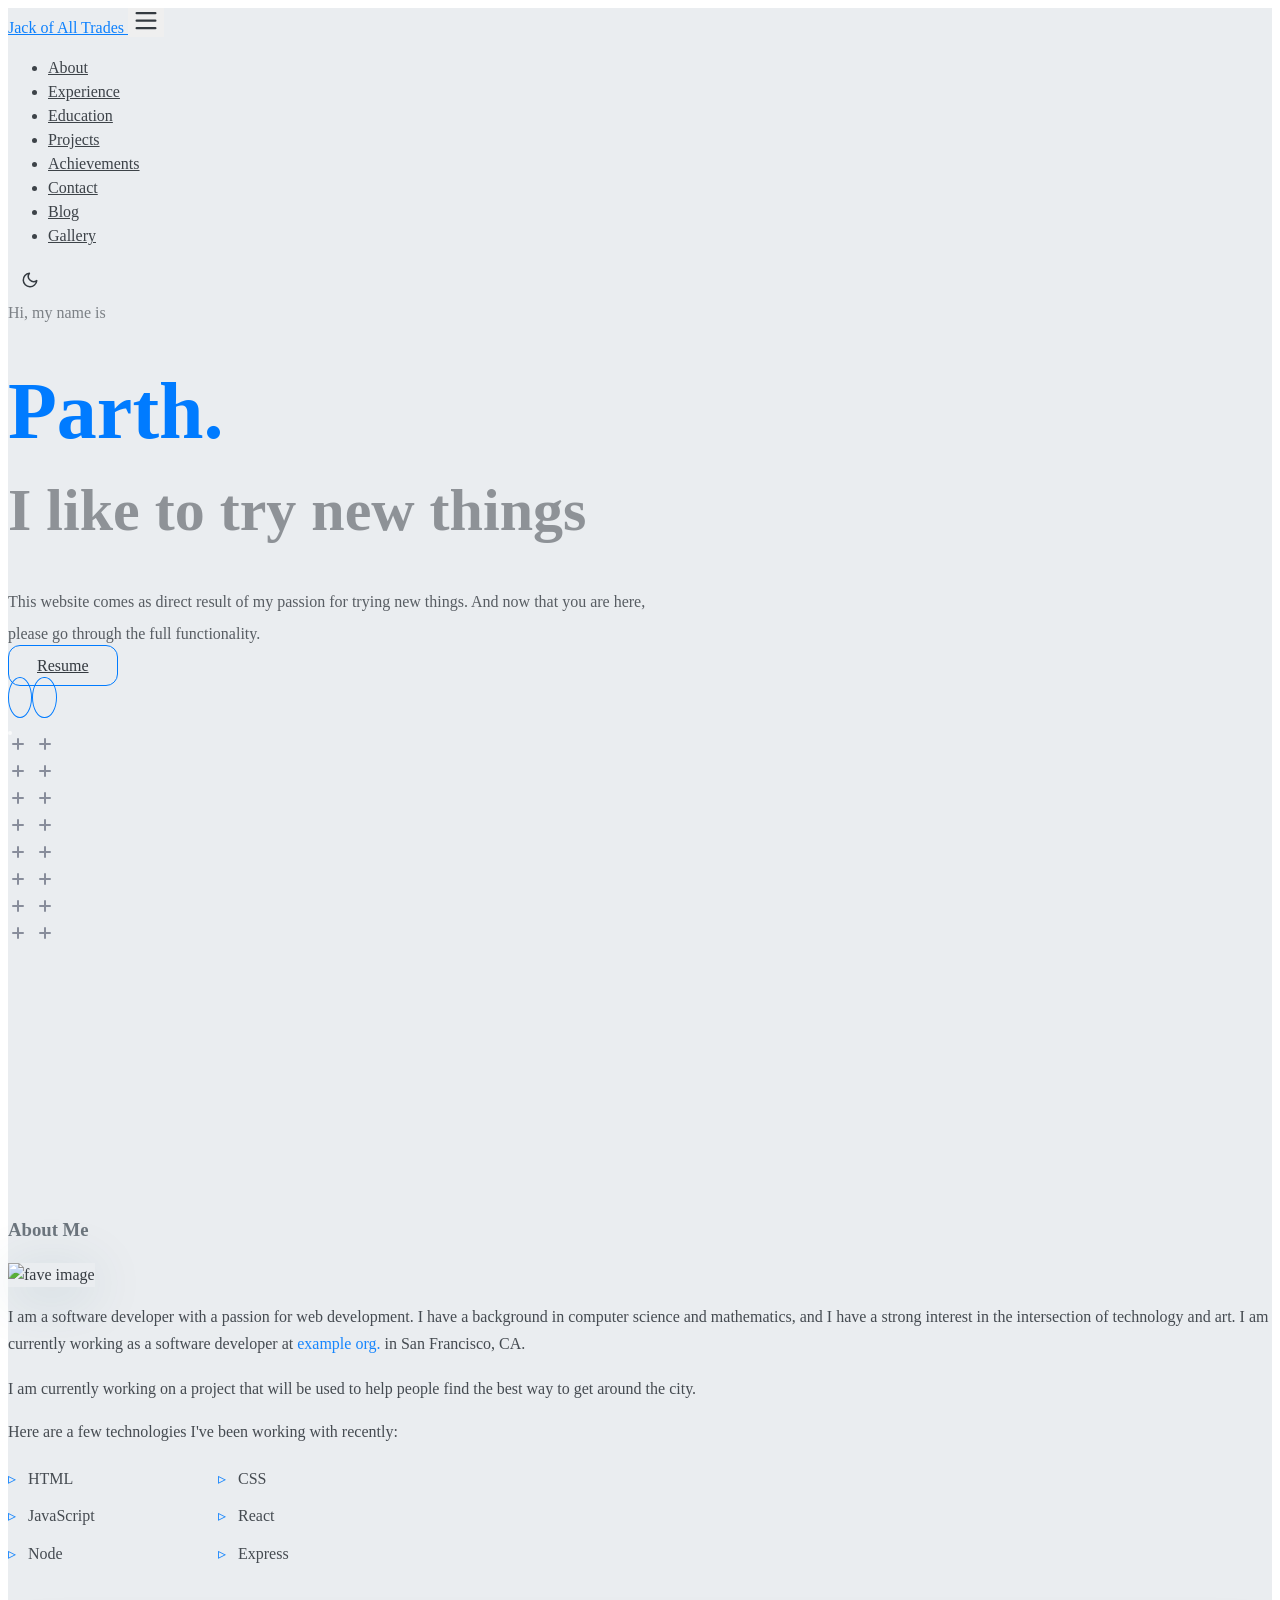
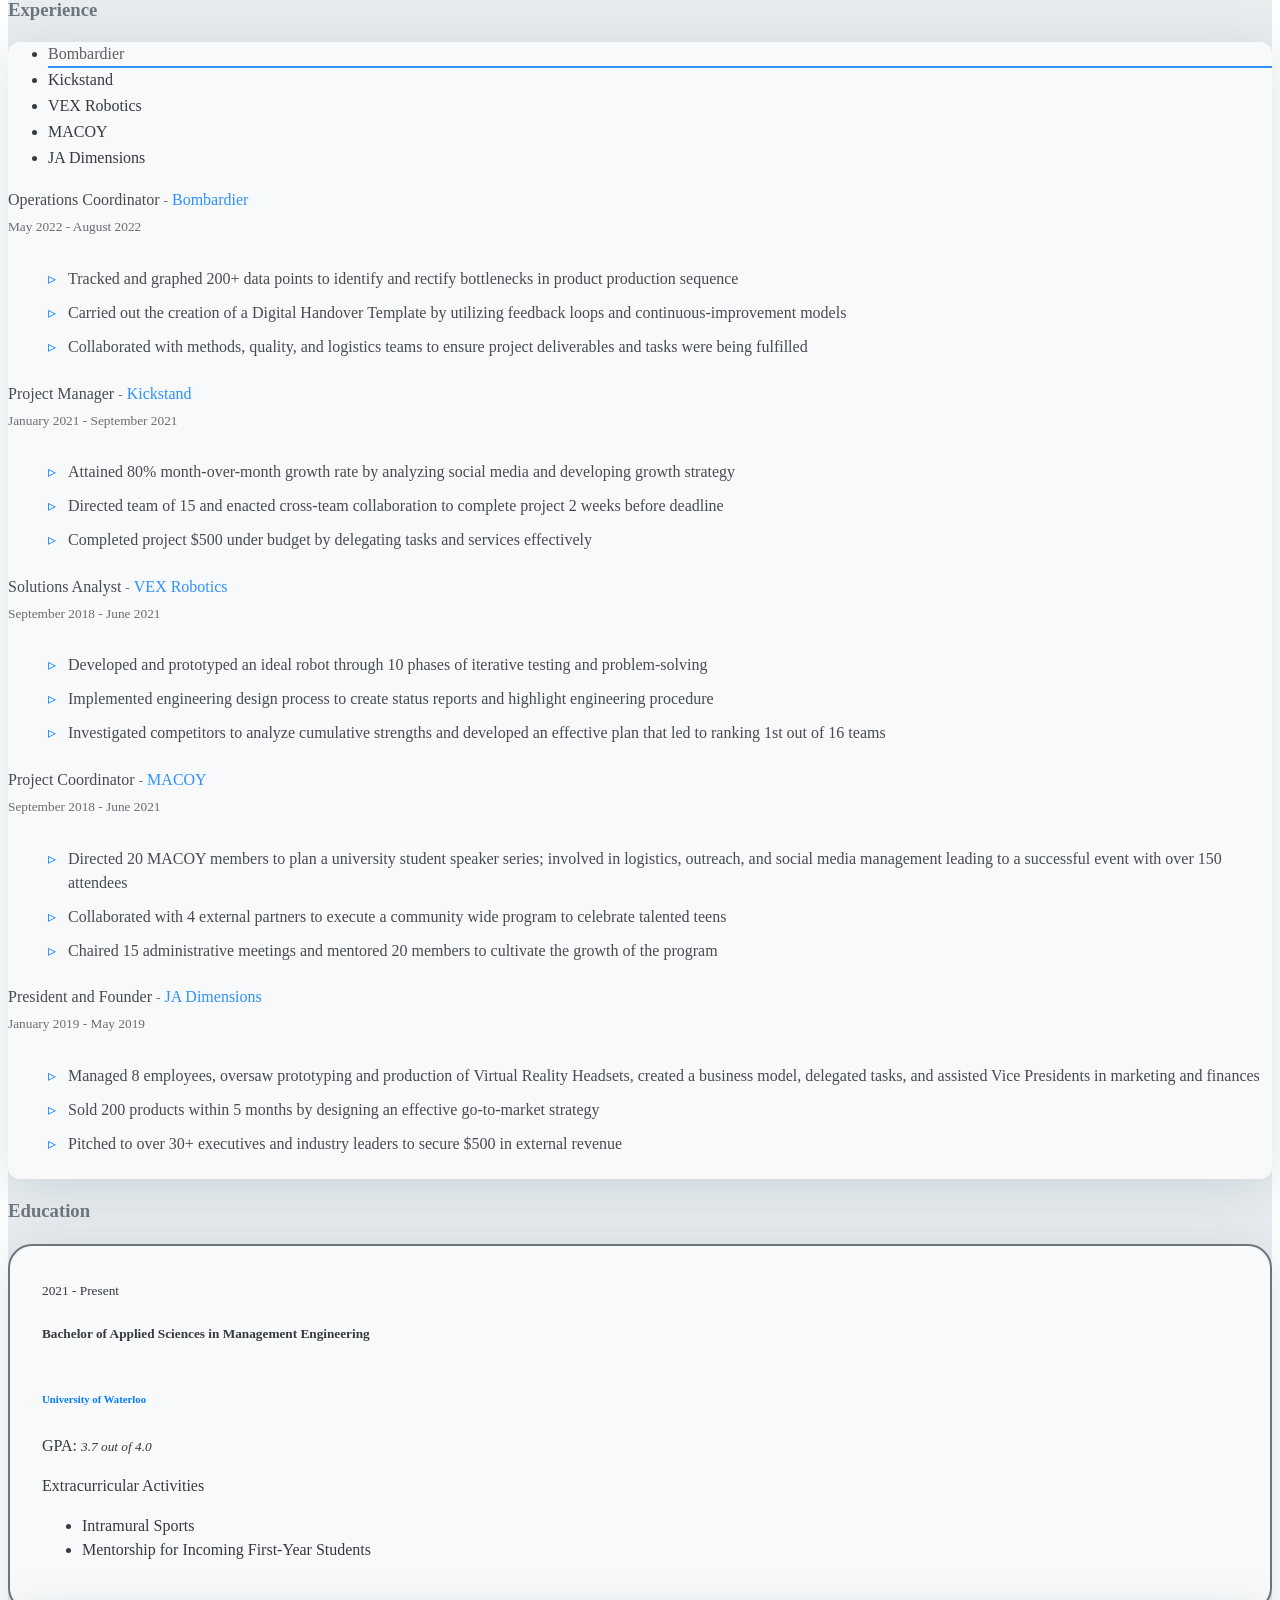
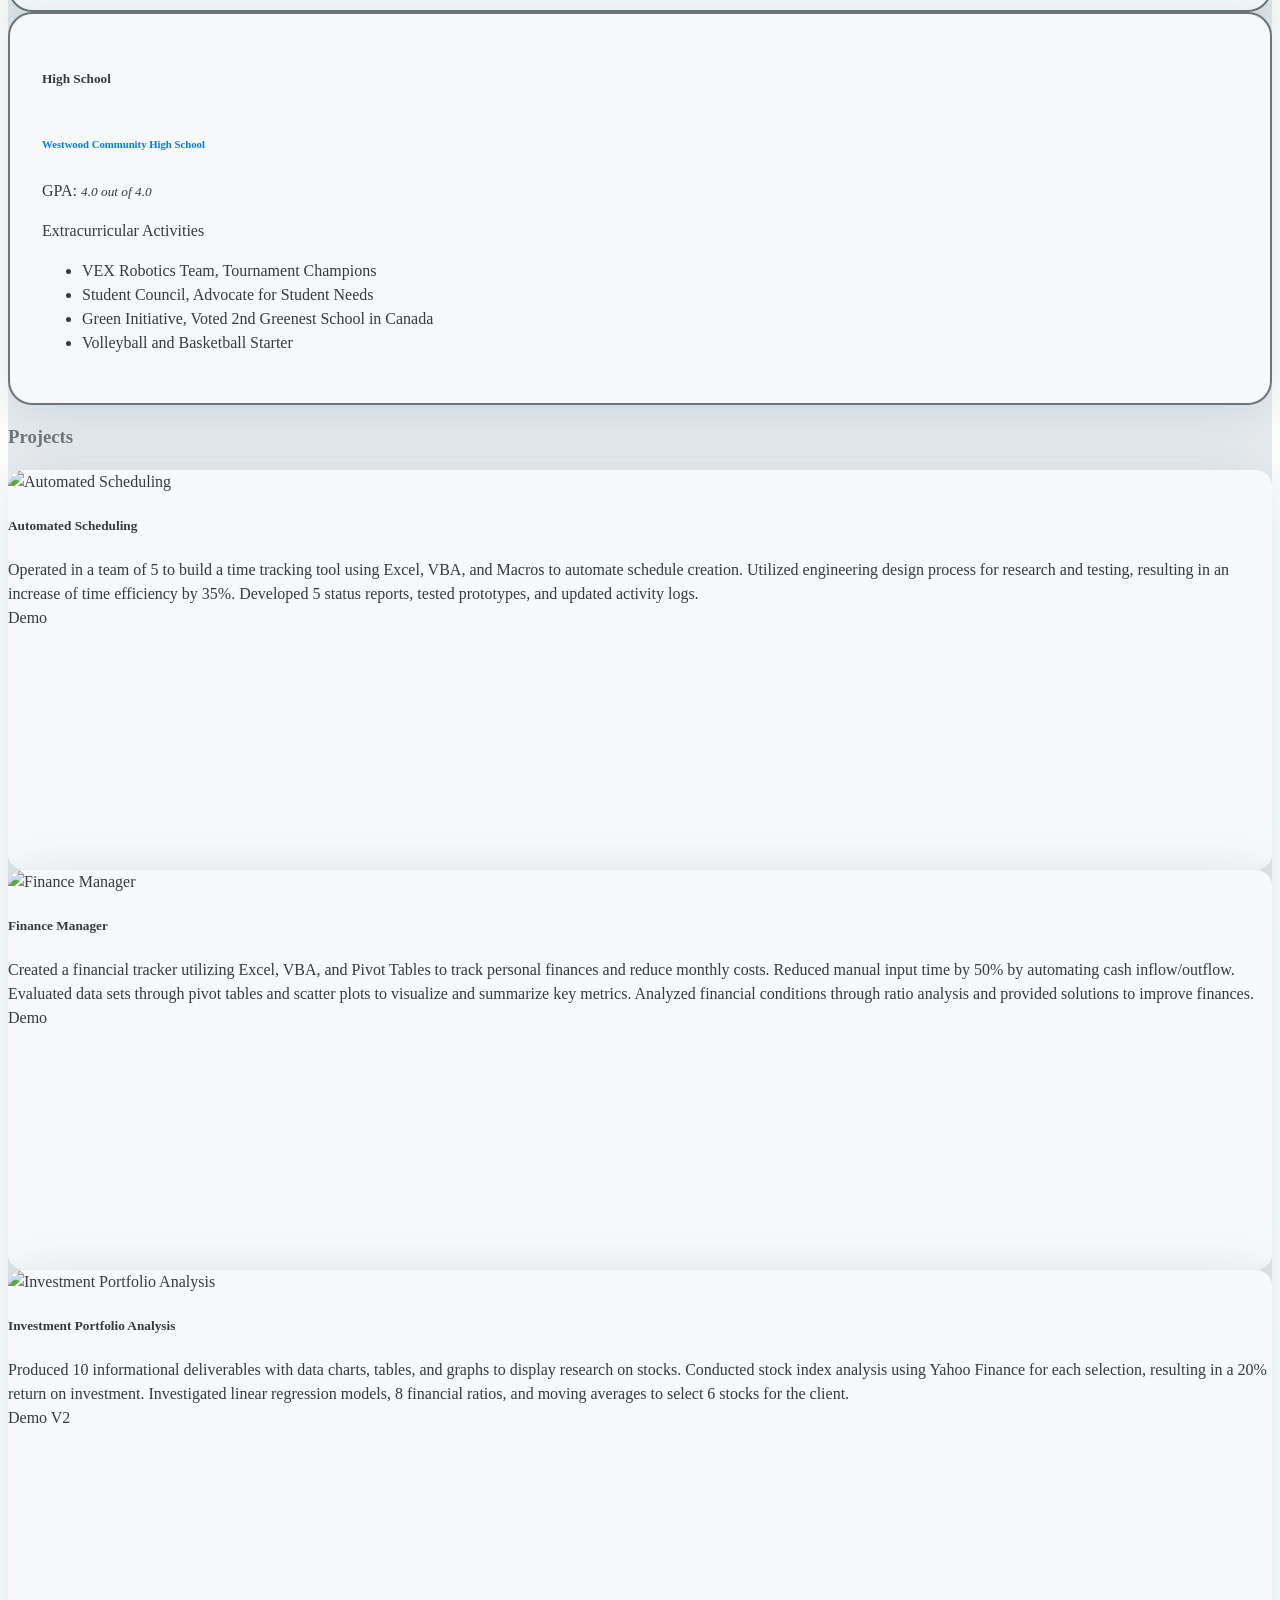
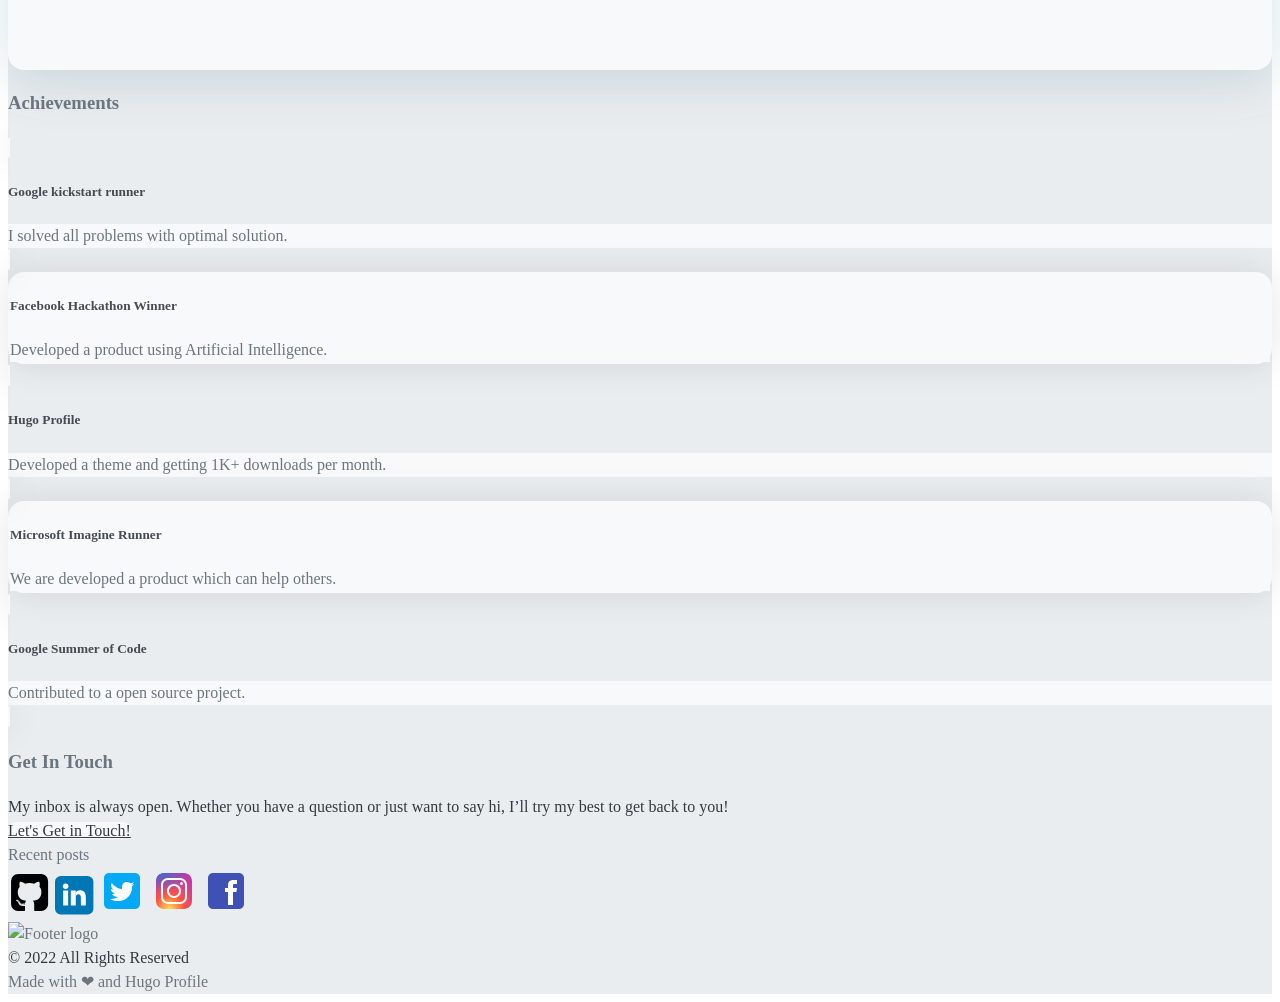
==== commit d8af08a6: "init 3" ====
--- a/index.html
+++ b/index.html
@@ -1,7 +1,7 @@
-<!DOCTYPE html>
-<html>
-
-<head>
+<!DOCTYPE html>
+<html>
+
+<head>
 	<meta name="generator" content="Hugo 0.101.0" /><meta charset="UTF-8">
 <meta name="viewport" content="width=device-width, initial-scale=1.0">
 <meta http-equiv="X-UA-Compatible" content="ie=edge">
@@ -27,27 +27,27 @@
 <link rel="stylesheet" href="/css/font.css" media="all">
 
 
-
-<script type="application/javascript">
-var doNotTrack = false;
-if (!doNotTrack) {
-	window.ga=window.ga||function(){(ga.q=ga.q||[]).push(arguments)};ga.l=+new Date;
-	ga('create', 'G-DWJJVE27WD', 'auto');
-	
-	ga('send', 'pageview');
-}
-</script>
-<script async src='https://www.google-analytics.com/analytics.js'></script>
-
-<meta property="og:title" content="Jack of All Trades" />
-<meta property="og:description" content="Text about my cool site" />
-<meta property="og:type" content="website" />
-<meta property="og:url" content="https://Parthdsi.github.io/" /><meta property="og:site_name" content="Jack of All Trades" />
-
-
-<meta name="twitter:card" content="summary"/>
-<meta name="twitter:title" content="Jack of All Trades"/>
-<meta name="twitter:description" content="Text about my cool site"/>
+
+<script type="application/javascript">
+var doNotTrack = false;
+if (!doNotTrack) {
+	window.ga=window.ga||function(){(ga.q=ga.q||[]).push(arguments)};ga.l=+new Date;
+	ga('create', 'G-DWJJVE27WD', 'auto');
+	
+	ga('send', 'pageview');
+}
+</script>
+<script async src='https://www.google-analytics.com/analytics.js'></script>
+
+<meta property="og:title" content="Jack of All Trades" />
+<meta property="og:description" content="Text about my cool site" />
+<meta property="og:type" content="website" />
+<meta property="og:url" content="https://Parthdsi.github.io/" /><meta property="og:site_name" content="Jack of All Trades" />
+
+
+<meta name="twitter:card" content="summary"/>
+<meta name="twitter:title" content="Jack of All Trades"/>
+<meta name="twitter:description" content="Text about my cool site"/>
 
 
 <link rel="stylesheet" href="/bootstrap-5/css/bootstrap.min.css" media="all"><link rel="stylesheet" href="/css/header.css" media="all">
@@ -90,15 +90,15 @@
 
 
 <script defer src="/fontawesome-5/all-5.15.4.js"></script>
-
+
   <title>
 Jack of All Trades
-
-  </title>
-</head>
-
-<body class="light" onload="loading()">
-  
+
+  </title>
+</head>
+
+<body class="light" onload="loading()">
+  
   
 <script>
     if (localStorage.getItem("pref-theme") === "dark") {
@@ -552,13 +552,13 @@
             
             <div class="col-sm-12 col-md-8 col-lg-4 mb-5 mb-sm-0 mb-md-5 mb-lg-0 d-none d-sm-none d-md-block">
                 <div class="image d-flex px-5">
-                    <img src="/themes/hugo-profile/images/screenshot.png" class="img-thumbnail mx-auto rounded-circle" alt="">
+                    <img src="/static/IMG_3661.png" class="img-thumbnail mx-auto rounded-circle" alt="fave image">
                 </div>
             </div>
             
             <div class="col-sm-12 col-md-12 col-lg-8 content">
-                <p>I am a software developer with a passion for web development. I have a background in computer science and mathematics, and I have a strong interest in the intersection of technology and art. I am currently working as a software developer at <a href="https://example.com">example org.</a> in San Francisco, CA.</p>
-<p>I am currently working on a project that will be used to help people find the best way to get around the city.</p>
+                <p>I am a software developer with a passion for web development. I have a background in computer science and mathematics, and I have a strong interest in the intersection of technology and art. I am currently working as a software developer at <a href="https://example.com">example org.</a> in San Francisco, CA.</p>
+<p>I am currently working on a project that will be used to help people find the best way to get around the city.</p>
 
 
                 
@@ -710,11 +710,11 @@
                                 
                             </div>
 
-                            <ul>
-<li>Tracked and graphed 200+ data points to identify and rectify bottlenecks in product production sequence</li>
-<li>Carried out the creation of a Digital Handover Template by utilizing feedback loops and continuous-improvement models</li>
-<li>Collaborated with methods, quality, and logistics teams to ensure project deliverables and tasks were being fulfilled</li>
-</ul>
+                            <ul>
+<li>Tracked and graphed 200+ data points to identify and rectify bottlenecks in product production sequence</li>
+<li>Carried out the creation of a Digital Handover Template by utilizing feedback loops and continuous-improvement models</li>
+<li>Collaborated with methods, quality, and logistics teams to ensure project deliverables and tasks were being fulfilled</li>
+</ul>
 
                         </div>
                         
@@ -751,11 +751,11 @@
                             </div>
 
                             <div class="pt-2">
-                                <ul>
-<li>Attained 80% month-over-month growth rate by analyzing social media and developing growth strategy</li>
-<li>Directed team of 15 and enacted cross-team collaboration to complete project 2 weeks before deadline</li>
-<li>Completed project $500 under budget by delegating tasks and services effectively</li>
-</ul>
+                                <ul>
+<li>Attained 80% month-over-month growth rate by analyzing social media and developing growth strategy</li>
+<li>Directed team of 15 and enacted cross-team collaboration to complete project 2 weeks before deadline</li>
+<li>Completed project $500 under budget by delegating tasks and services effectively</li>
+</ul>
 
                             </div>
                         </div>
@@ -793,11 +793,11 @@
                             </div>
 
                             <div class="pt-2">
-                                <ul>
-<li>Developed and prototyped an ideal robot through 10 phases of iterative testing and problem-solving</li>
-<li>Implemented engineering design process to create status reports and highlight engineering procedure</li>
-<li>Investigated competitors to analyze cumulative strengths and developed an effective plan that led to ranking 1st out of 16 teams</li>
-</ul>
+                                <ul>
+<li>Developed and prototyped an ideal robot through 10 phases of iterative testing and problem-solving</li>
+<li>Implemented engineering design process to create status reports and highlight engineering procedure</li>
+<li>Investigated competitors to analyze cumulative strengths and developed an effective plan that led to ranking 1st out of 16 teams</li>
+</ul>
 
                             </div>
                         </div>
@@ -835,11 +835,11 @@
                             </div>
 
                             <div class="pt-2">
-                                <ul>
-<li>Directed 20 MACOY members to plan a university student speaker series; involved in logistics, outreach, and social media management leading to a successful event with over 150 attendees</li>
-<li>Collaborated with 4 external partners to execute a community wide program to celebrate talented teens</li>
-<li>Chaired 15 administrative meetings and mentored 20 members to cultivate the growth of the program</li>
-</ul>
+                                <ul>
+<li>Directed 20 MACOY members to plan a university student speaker series; involved in logistics, outreach, and social media management leading to a successful event with over 150 attendees</li>
+<li>Collaborated with 4 external partners to execute a community wide program to celebrate talented teens</li>
+<li>Chaired 15 administrative meetings and mentored 20 members to cultivate the growth of the program</li>
+</ul>
 
                             </div>
                         </div>
@@ -877,11 +877,11 @@
                             </div>
 
                             <div class="pt-2">
-                                <ul>
-<li>Managed 8 employees, oversaw prototyping and production of Virtual Reality Headsets, created a business model, delegated tasks, and assisted Vice Presidents in marketing and finances</li>
-<li>Sold 200 products within 5 months by designing an effective go-to-market strategy</li>
-<li>Pitched to over 30+ executives and industry leaders to secure $500 in external revenue</li>
-</ul>
+                                <ul>
+<li>Managed 8 employees, oversaw prototyping and production of Virtual Reality Headsets, created a business model, delegated tasks, and assisted Vice Presidents in marketing and finances</li>
+<li>Sold 200 products within 5 months by designing an effective go-to-market strategy</li>
+<li>Pitched to over 30+ executives and industry leaders to secure $500 in external revenue</li>
+</ul>
 
                             </div>
                         </div>
@@ -929,11 +929,11 @@
                                 </div>
                                 
                                 <div class="py-1 education-content">
-                                    <p>Extracurricular Activities</p>
-<ul>
-<li>Intramural Sports</li>
-<li>Mentorship for Incoming First-Year Students</li>
-</ul>
+                                    <p>Extracurricular Activities</p>
+<ul>
+<li>Intramural Sports</li>
+<li>Mentorship for Incoming First-Year Students</li>
+</ul>
 
                                 </div>
 
@@ -973,13 +973,13 @@
                                 </div>
                                 
                                 <div class="py-1 education-content">
-                                    <p>Extracurricular Activities</p>
-<ul>
-<li>VEX Robotics Team, Tournament Champions</li>
-<li>Student Council, Advocate for Student Needs</li>
-<li>Green Initiative, Voted 2nd Greenest School in Canada</li>
-<li>Volleyball and Basketball Starter</li>
-</ul>
+                                    <p>Extracurricular Activities</p>
+<ul>
+<li>VEX Robotics Team, Tournament Champions</li>
+<li>Student Council, Advocate for Student Needs</li>
+<li>Green Initiative, Voted 2nd Greenest School in Canada</li>
+<li>Volleyball and Basketball Starter</li>
+</ul>
 
                                 </div>
 
@@ -1003,7 +1003,7 @@
             <div class="col-lg-4 col-md-6 my-3">
                 <div class="card my-3 h-100" title="Automated Scheduling">
                     <div class="card-head">
-                        <img class="card-img-top" src="/public/fav.png" alt="Automated Scheduling">
+                        <img class="card-img-top" src="/static/IMG_3661.png" alt="Automated Scheduling">
                     </div>
                     <div class="card-body bg-transparent p-3">
                         <div class="pb-2 bg-transparent">
@@ -1076,6 +1076,7 @@
                                 Demo
                             </a>
                         </span>
+                        
                         
                     </div>
                     
@@ -1219,7 +1220,7 @@
         </div>
     </div>
 </section>
-
+
   </div><footer>
     <div class="container py-3" id="recent-posts">
     
@@ -1386,6 +1387,6 @@
             document.getElementById("loading-icons").style.display = "block";
         } catch(err) {}
     }
-</script></body>
-
+</script></body>
+
 </html>
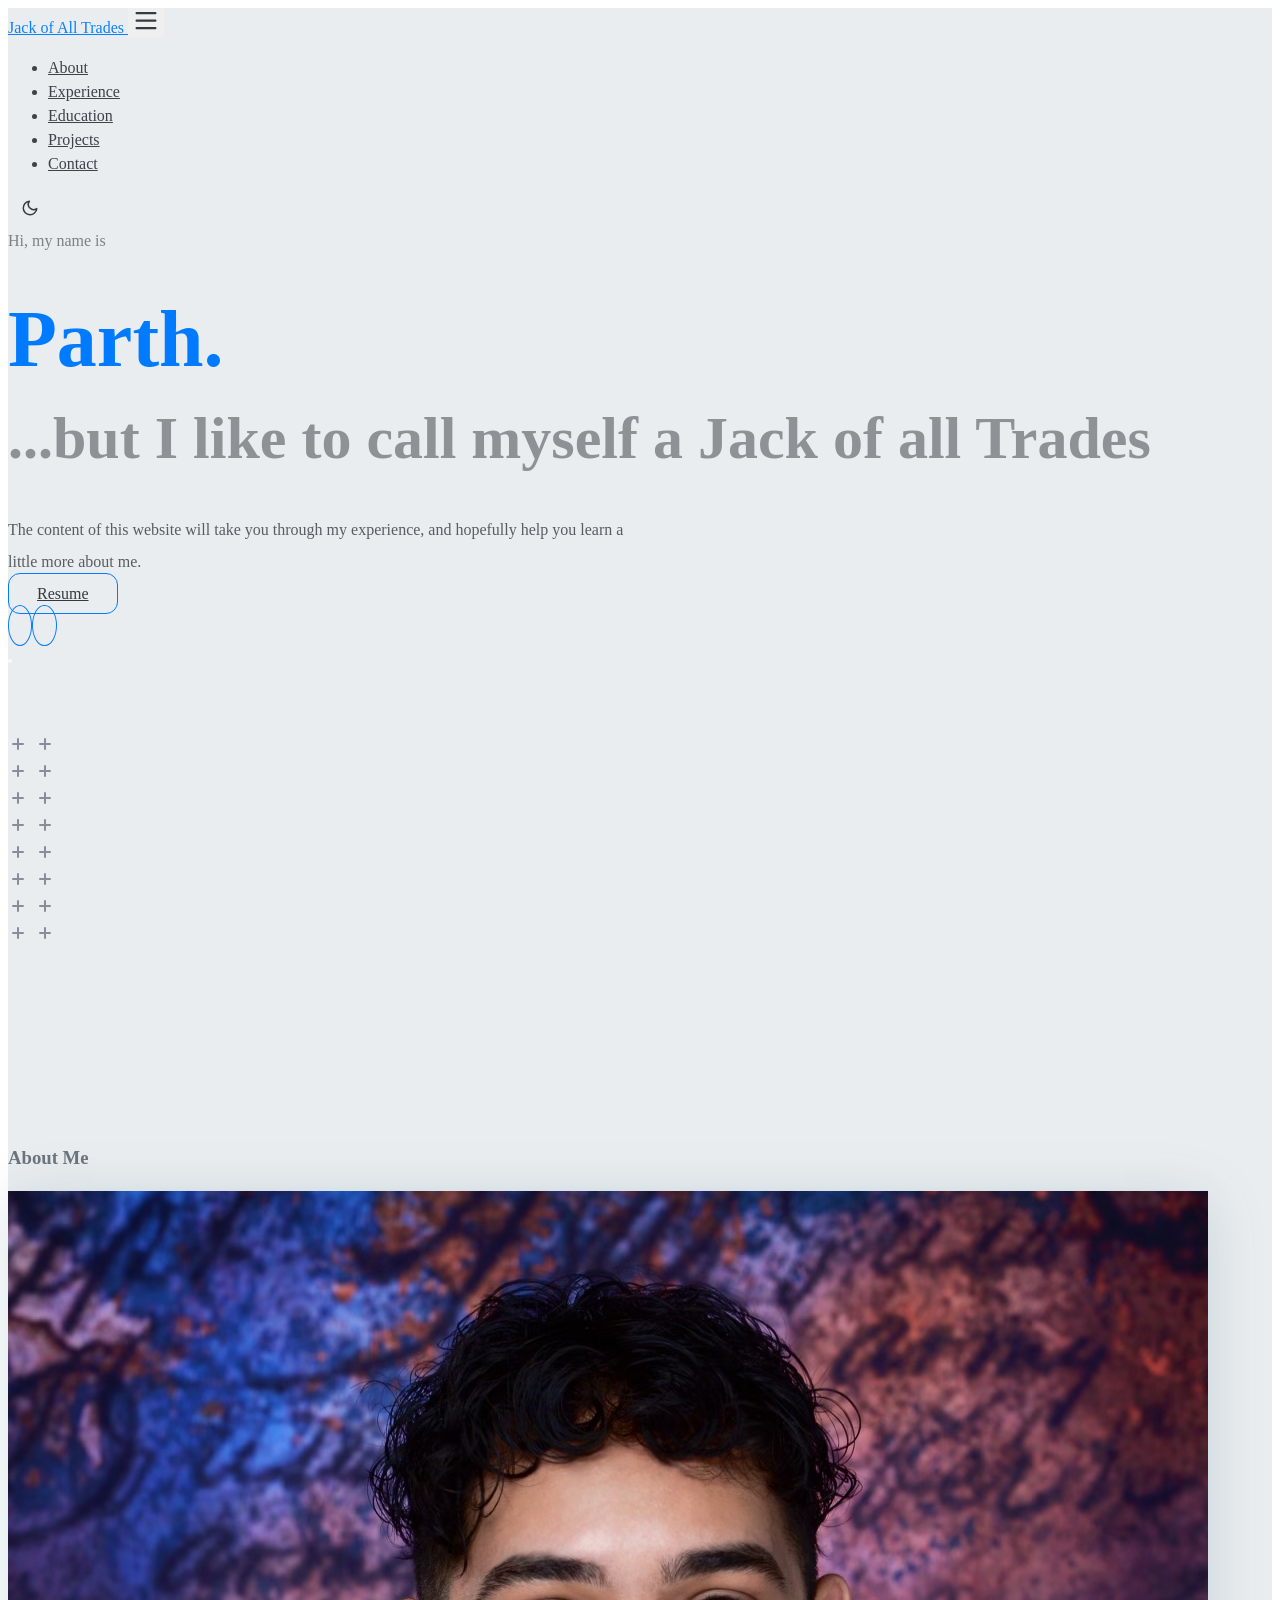
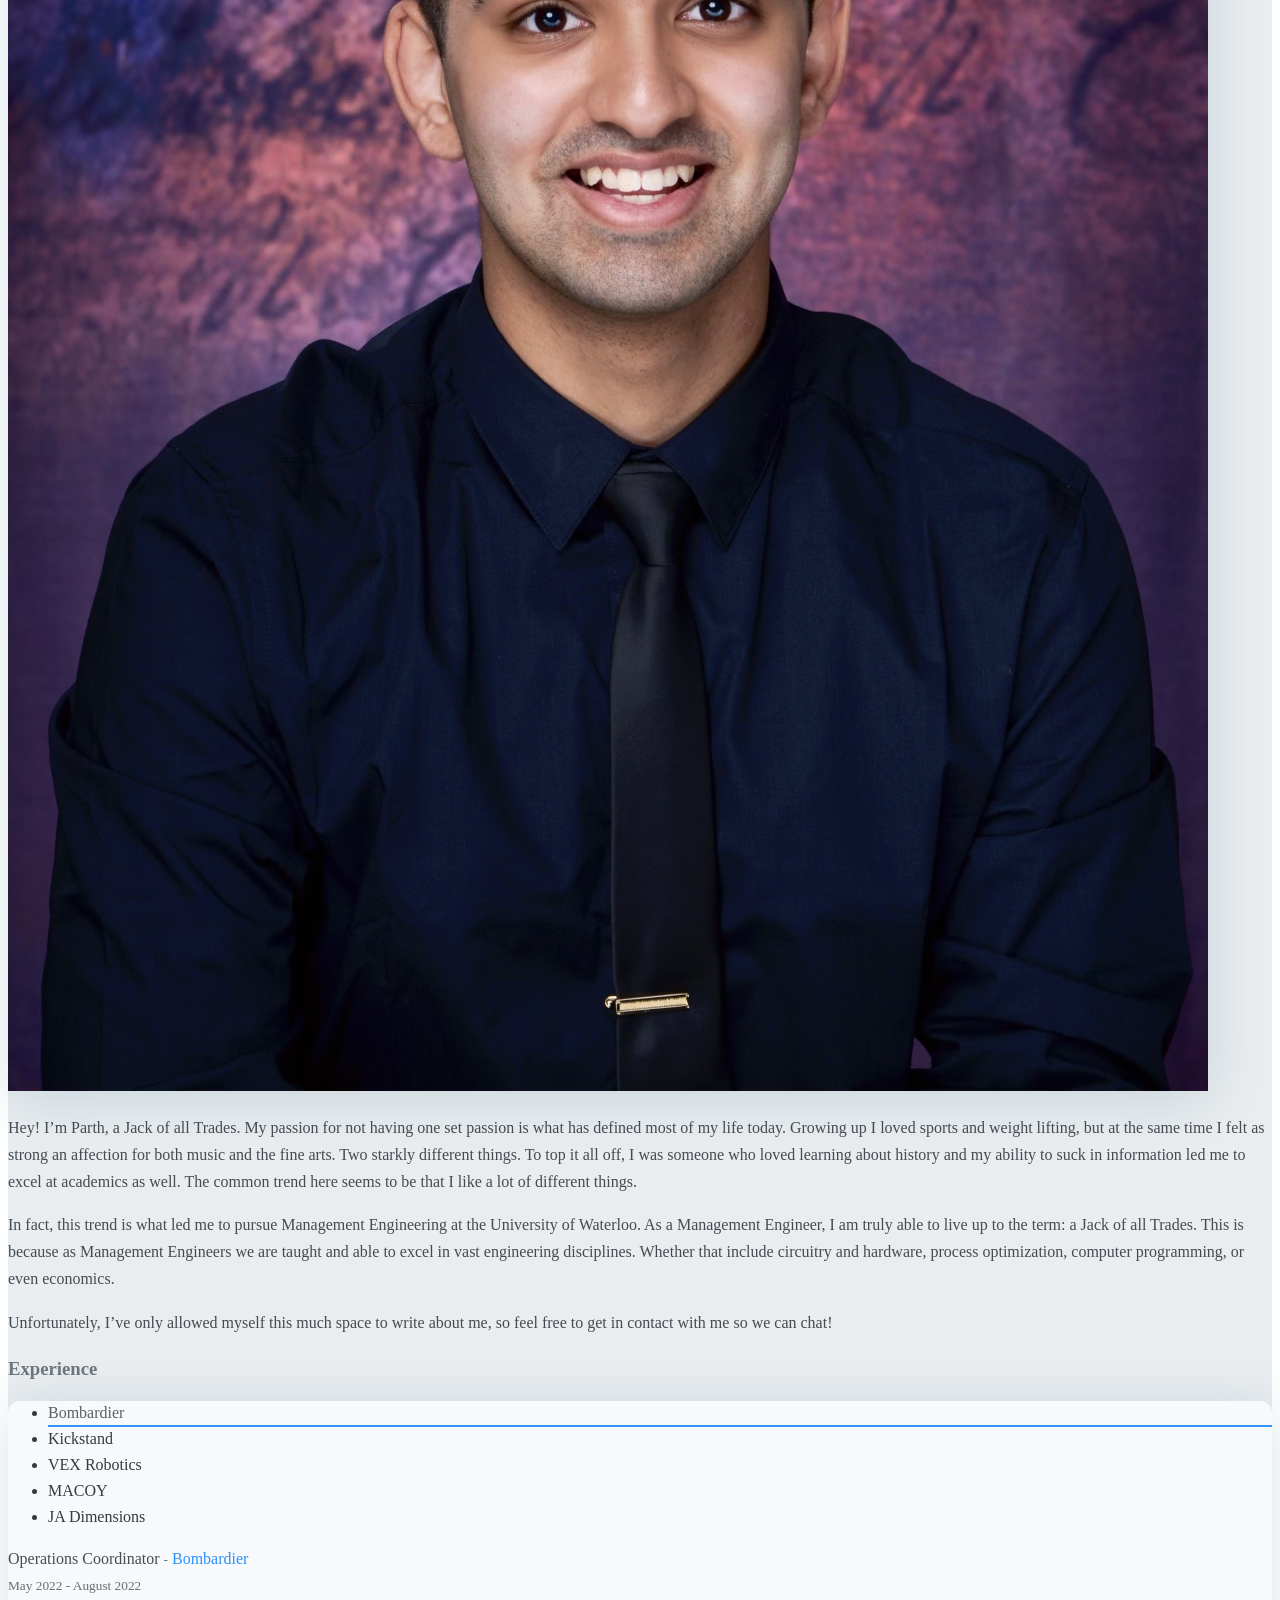
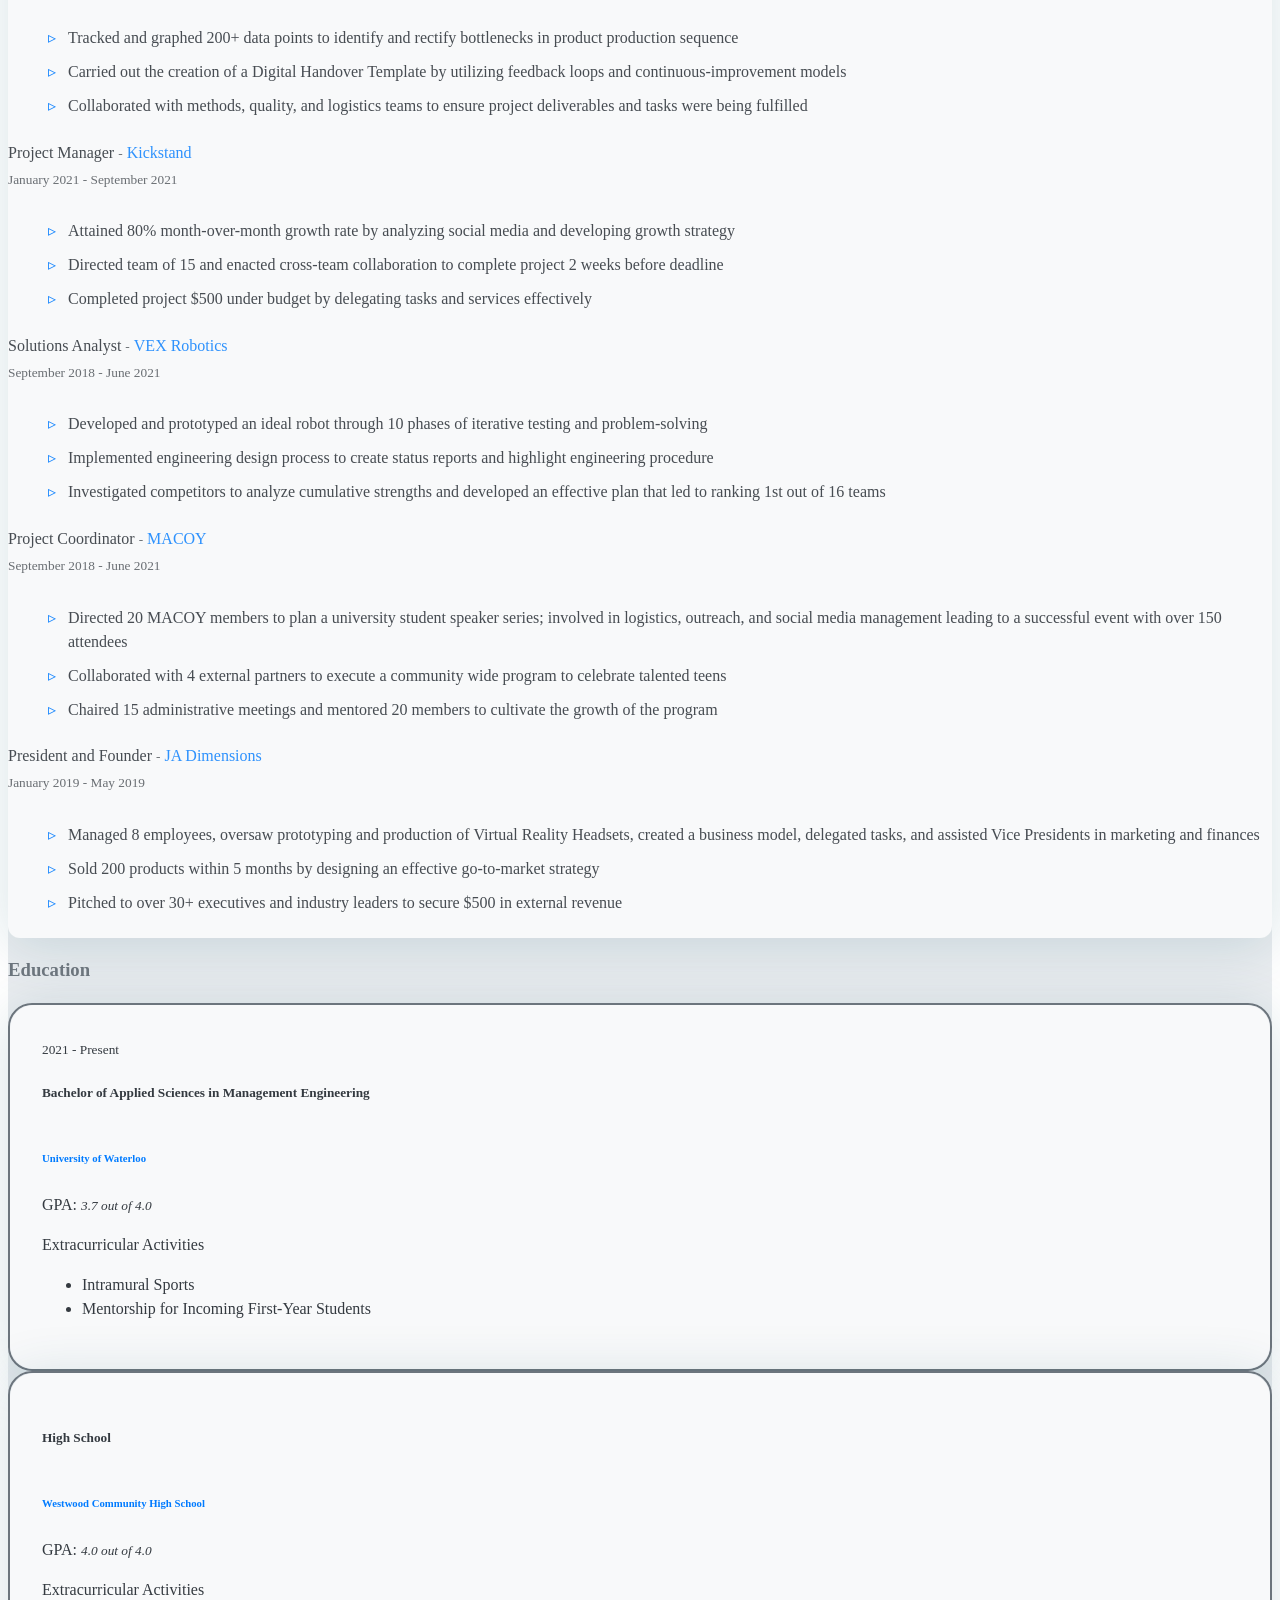
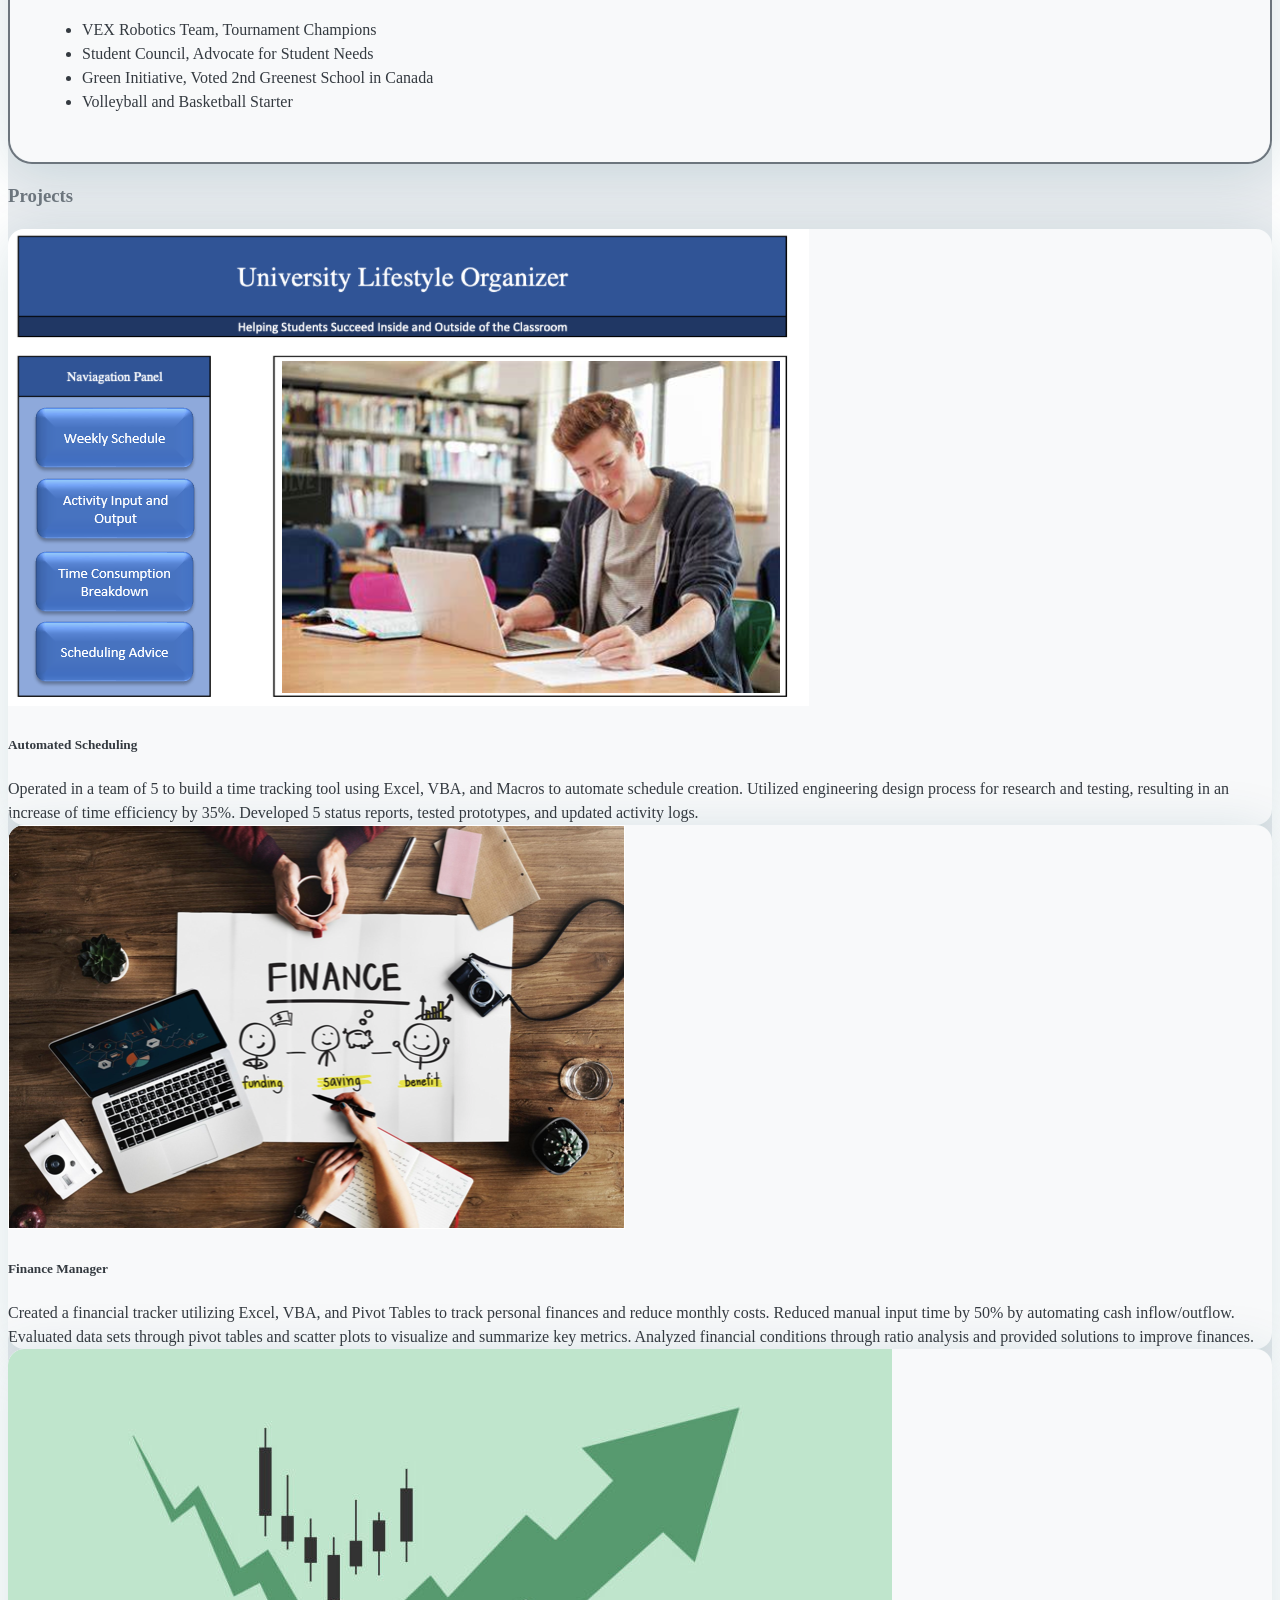
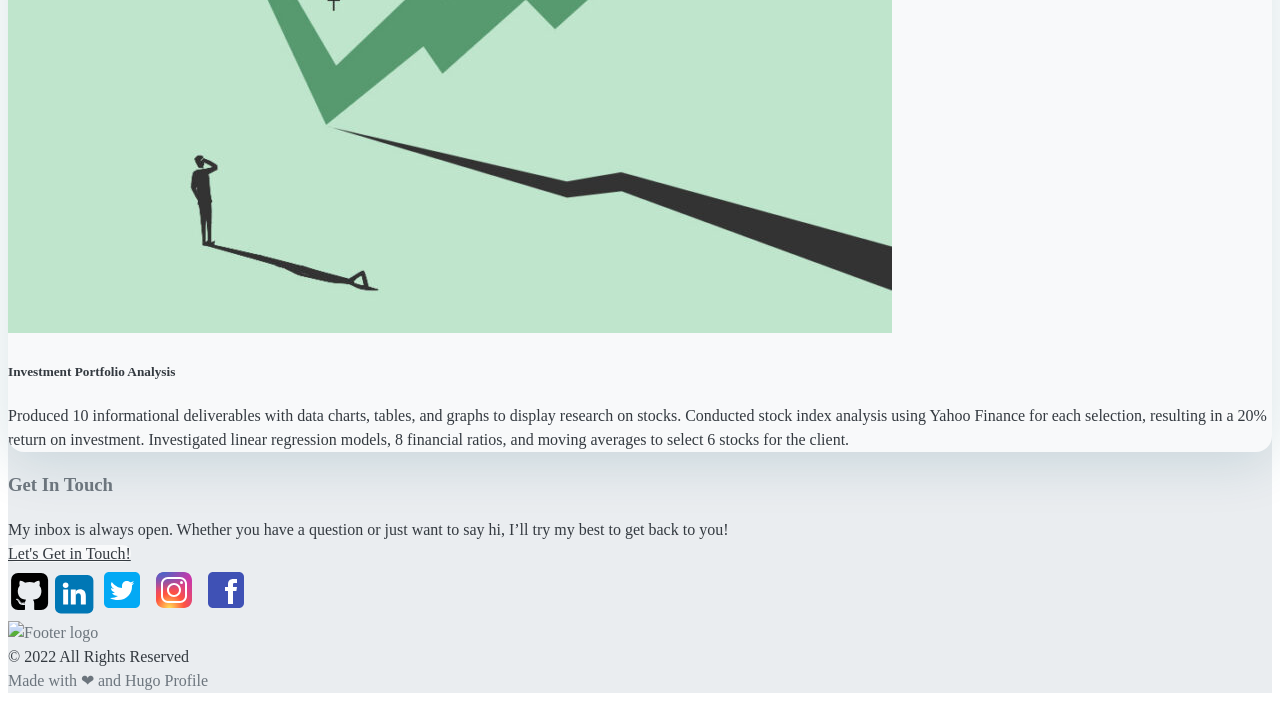
==== commit 6f5dbaf7: "finished" ====
--- a/index.html
+++ b/index.html
@@ -1,7 +1,7 @@
-<!DOCTYPE html>
-<html>
-
-<head>
+<!DOCTYPE html>
+<html>
+
+<head>
 	<meta name="generator" content="Hugo 0.101.0" /><meta charset="UTF-8">
 <meta name="viewport" content="width=device-width, initial-scale=1.0">
 <meta http-equiv="X-UA-Compatible" content="ie=edge">
@@ -27,27 +27,27 @@
 <link rel="stylesheet" href="/css/font.css" media="all">
 
 
-
-<script type="application/javascript">
-var doNotTrack = false;
-if (!doNotTrack) {
-	window.ga=window.ga||function(){(ga.q=ga.q||[]).push(arguments)};ga.l=+new Date;
-	ga('create', 'G-DWJJVE27WD', 'auto');
-	
-	ga('send', 'pageview');
-}
-</script>
-<script async src='https://www.google-analytics.com/analytics.js'></script>
-
-<meta property="og:title" content="Jack of All Trades" />
-<meta property="og:description" content="Text about my cool site" />
-<meta property="og:type" content="website" />
-<meta property="og:url" content="https://Parthdsi.github.io/" /><meta property="og:site_name" content="Jack of All Trades" />
-
-
-<meta name="twitter:card" content="summary"/>
-<meta name="twitter:title" content="Jack of All Trades"/>
-<meta name="twitter:description" content="Text about my cool site"/>
+
+<script type="application/javascript">
+var doNotTrack = false;
+if (!doNotTrack) {
+	window.ga=window.ga||function(){(ga.q=ga.q||[]).push(arguments)};ga.l=+new Date;
+	ga('create', 'G-DWJJVE27WD', 'auto');
+	
+	ga('send', 'pageview');
+}
+</script>
+<script async src='https://www.google-analytics.com/analytics.js'></script>
+
+<meta property="og:title" content="Jack of All Trades" />
+<meta property="og:description" content="Text about my cool site" />
+<meta property="og:type" content="website" />
+<meta property="og:url" content="https://Parthdsi.github.io/" /><meta property="og:site_name" content="Jack of All Trades" />
+
+
+<meta name="twitter:card" content="summary"/>
+<meta name="twitter:title" content="Jack of All Trades"/>
+<meta name="twitter:description" content="Text about my cool site"/>
 
 
 <link rel="stylesheet" href="/bootstrap-5/css/bootstrap.min.css" media="all"><link rel="stylesheet" href="/css/header.css" media="all">
@@ -90,15 +90,15 @@
 
 
 <script defer src="/fontawesome-5/all-5.15.4.js"></script>
-
+
   <title>
 Jack of All Trades
-
-  </title>
-</head>
-
-<body class="light" onload="loading()">
-  
+
+  </title>
+</head>
+
+<body class="light" onload="loading()">
+  
   
 <script>
     if (localStorage.getItem("pref-theme") === "dark") {
@@ -162,11 +162,6 @@
                     
 
                     
-                    <li class="nav-item navbar-text">
-                        <a class="nav-link" href="/#achievements"
-                            aria-label="achievements">Achievements</a>
-                    </li>
-                    
 
                     
                     <li class="nav-item navbar-text">
@@ -175,26 +170,6 @@
                     </li>
                     
 
-                    
-                    
-                    
-                    
-                    <li class="nav-item navbar-text">
-                        <a class="nav-link" href="/blogs" title="Blog posts">
-                            
-                            Blog
-                        </a>
-                    </li>
-                    
-                    
-                    
-                    
-                    <li class="nav-item navbar-text">
-                        <a class="nav-link" href="/gallery" title="Blog posts">
-                            
-                            Gallery
-                        </a>
-                    </li>
                     
                     
                 </ul>
@@ -237,10 +212,10 @@
                     Parth.
                 </h2>
                 <h3>
-                    I like to try new things
+                    ...but I like to call myself a Jack of all Trades
                 </h3>
                 <p class="hero-content">
-                    This website comes as direct result of my passion for trying new things. And now that you are here, please go through the full functionality.
+                    The content of this website will take you through my experience, and hopefully help you learn a little more about me.
                 </p>
                 <div class="row">
                     <div class="col-auto h-100">
@@ -253,13 +228,13 @@
                     <div class="col-auto px-0 h-100"><span id="loading-icons" style="display: none;">
     
     <span class="px-1">
-        <a href="https://example.com" target="_blank" class="btn social-icon">
+        <a href="https://github.com/Parthdsi" target="_blank" class="btn social-icon">
             <i class="fab fa-github"></i>
         </a>
     </span>
     
     <span class="px-1">
-        <a href="https://example.com" target="_blank" class="btn social-icon">
+        <a href="https://twitter.com/parthdsi" target="_blank" class="btn social-icon">
             <i class="fab fa-twitter"></i>
         </a>
     </span>
@@ -272,7 +247,7 @@
             <div class="col-sm-12 col-md-12 col-lg-4">
                 <div class="row justify-content-center">
                     <div class="col-sm-12 col-md-9 pt-5 image px-5 px-md-5 px-lg-0 text-center">
-                        <img src="/images/hero.svg" 
+                        <img src="/me.png" 
                             class="img-thumbnail mx-auto" 
                             alt=""
                         >
@@ -552,32 +527,16 @@
             
             <div class="col-sm-12 col-md-8 col-lg-4 mb-5 mb-sm-0 mb-md-5 mb-lg-0 d-none d-sm-none d-md-block">
                 <div class="image d-flex px-5">
-                    <img src="/static/IMG_3661.png" class="img-thumbnail mx-auto rounded-circle" alt="fave image">
+                    <img src="/me3.png" class="img-thumbnail mx-auto rounded-circle" alt="">
                 </div>
             </div>
             
             <div class="col-sm-12 col-md-12 col-lg-8 content">
-                <p>I am a software developer with a passion for web development. I have a background in computer science and mathematics, and I have a strong interest in the intersection of technology and art. I am currently working as a software developer at <a href="https://example.com">example org.</a> in San Francisco, CA.</p>
-<p>I am currently working on a project that will be used to help people find the best way to get around the city.</p>
-
-
-                
-                Here are a few technologies I&#39;ve been working with recently:
-                <ul>
-                    
-                    <li>HTML</li>
-                    
-                    <li>CSS</li>
-                    
-                    <li>JavaScript</li>
-                    
-                    <li>React</li>
-                    
-                    <li>Node</li>
-                    
-                    <li>Express</li>
-                    
-                </ul>
+                <p>Hey! I’m Parth, a Jack of all Trades. My passion for not having one set passion is what has defined most of my life today. Growing up I loved sports and weight lifting, but at the same time I felt as strong an affection for both music and the fine arts. Two starkly different things. To top it all off, I was someone who loved learning about history and my ability to suck in information led me to excel at academics as well. The common trend here seems to be that I like a lot of different things.</p>
+<p>In fact, this trend is what led me to pursue Management Engineering at the University of Waterloo. As a Management Engineer, I am truly able to live up to the term: a Jack of all Trades. This is because as Management Engineers we are taught and able to excel in vast engineering disciplines. Whether that include circuitry and hardware, process optimization, computer programming, or even economics.</p>
+<p>Unfortunately, I’ve only allowed myself this much space to write about me, so feel free to get in contact with me so we can chat!</p>
+
+
                 
             </div>
         </div>
@@ -710,11 +669,11 @@
                                 
                             </div>
 
-                            <ul>
-<li>Tracked and graphed 200+ data points to identify and rectify bottlenecks in product production sequence</li>
-<li>Carried out the creation of a Digital Handover Template by utilizing feedback loops and continuous-improvement models</li>
-<li>Collaborated with methods, quality, and logistics teams to ensure project deliverables and tasks were being fulfilled</li>
-</ul>
+                            <ul>
+<li>Tracked and graphed 200+ data points to identify and rectify bottlenecks in product production sequence</li>
+<li>Carried out the creation of a Digital Handover Template by utilizing feedback loops and continuous-improvement models</li>
+<li>Collaborated with methods, quality, and logistics teams to ensure project deliverables and tasks were being fulfilled</li>
+</ul>
 
                         </div>
                         
@@ -751,11 +710,11 @@
                             </div>
 
                             <div class="pt-2">
-                                <ul>
-<li>Attained 80% month-over-month growth rate by analyzing social media and developing growth strategy</li>
-<li>Directed team of 15 and enacted cross-team collaboration to complete project 2 weeks before deadline</li>
-<li>Completed project $500 under budget by delegating tasks and services effectively</li>
-</ul>
+                                <ul>
+<li>Attained 80% month-over-month growth rate by analyzing social media and developing growth strategy</li>
+<li>Directed team of 15 and enacted cross-team collaboration to complete project 2 weeks before deadline</li>
+<li>Completed project $500 under budget by delegating tasks and services effectively</li>
+</ul>
 
                             </div>
                         </div>
@@ -793,11 +752,11 @@
                             </div>
 
                             <div class="pt-2">
-                                <ul>
-<li>Developed and prototyped an ideal robot through 10 phases of iterative testing and problem-solving</li>
-<li>Implemented engineering design process to create status reports and highlight engineering procedure</li>
-<li>Investigated competitors to analyze cumulative strengths and developed an effective plan that led to ranking 1st out of 16 teams</li>
-</ul>
+                                <ul>
+<li>Developed and prototyped an ideal robot through 10 phases of iterative testing and problem-solving</li>
+<li>Implemented engineering design process to create status reports and highlight engineering procedure</li>
+<li>Investigated competitors to analyze cumulative strengths and developed an effective plan that led to ranking 1st out of 16 teams</li>
+</ul>
 
                             </div>
                         </div>
@@ -835,11 +794,11 @@
                             </div>
 
                             <div class="pt-2">
-                                <ul>
-<li>Directed 20 MACOY members to plan a university student speaker series; involved in logistics, outreach, and social media management leading to a successful event with over 150 attendees</li>
-<li>Collaborated with 4 external partners to execute a community wide program to celebrate talented teens</li>
-<li>Chaired 15 administrative meetings and mentored 20 members to cultivate the growth of the program</li>
-</ul>
+                                <ul>
+<li>Directed 20 MACOY members to plan a university student speaker series; involved in logistics, outreach, and social media management leading to a successful event with over 150 attendees</li>
+<li>Collaborated with 4 external partners to execute a community wide program to celebrate talented teens</li>
+<li>Chaired 15 administrative meetings and mentored 20 members to cultivate the growth of the program</li>
+</ul>
 
                             </div>
                         </div>
@@ -877,11 +836,11 @@
                             </div>
 
                             <div class="pt-2">
-                                <ul>
-<li>Managed 8 employees, oversaw prototyping and production of Virtual Reality Headsets, created a business model, delegated tasks, and assisted Vice Presidents in marketing and finances</li>
-<li>Sold 200 products within 5 months by designing an effective go-to-market strategy</li>
-<li>Pitched to over 30+ executives and industry leaders to secure $500 in external revenue</li>
-</ul>
+                                <ul>
+<li>Managed 8 employees, oversaw prototyping and production of Virtual Reality Headsets, created a business model, delegated tasks, and assisted Vice Presidents in marketing and finances</li>
+<li>Sold 200 products within 5 months by designing an effective go-to-market strategy</li>
+<li>Pitched to over 30+ executives and industry leaders to secure $500 in external revenue</li>
+</ul>
 
                             </div>
                         </div>
@@ -929,11 +888,11 @@
                                 </div>
                                 
                                 <div class="py-1 education-content">
-                                    <p>Extracurricular Activities</p>
-<ul>
-<li>Intramural Sports</li>
-<li>Mentorship for Incoming First-Year Students</li>
-</ul>
+                                    <p>Extracurricular Activities</p>
+<ul>
+<li>Intramural Sports</li>
+<li>Mentorship for Incoming First-Year Students</li>
+</ul>
 
                                 </div>
 
@@ -973,13 +932,13 @@
                                 </div>
                                 
                                 <div class="py-1 education-content">
-                                    <p>Extracurricular Activities</p>
-<ul>
-<li>VEX Robotics Team, Tournament Champions</li>
-<li>Student Council, Advocate for Student Needs</li>
-<li>Green Initiative, Voted 2nd Greenest School in Canada</li>
-<li>Volleyball and Basketball Starter</li>
-</ul>
+                                    <p>Extracurricular Activities</p>
+<ul>
+<li>VEX Robotics Team, Tournament Champions</li>
+<li>Student Council, Advocate for Student Needs</li>
+<li>Green Initiative, Voted 2nd Greenest School in Canada</li>
+<li>Volleyball and Basketball Starter</li>
+</ul>
 
                                 </div>
 
@@ -1003,7 +962,7 @@
             <div class="col-lg-4 col-md-6 my-3">
                 <div class="card my-3 h-100" title="Automated Scheduling">
                     <div class="card-head">
-                        <img class="card-img-top" src="/static/IMG_3661.png" alt="Automated Scheduling">
+                        <img class="card-img-top" src="/Scheduling.png" alt="Automated Scheduling">
                     </div>
                     <div class="card-body bg-transparent p-3">
                         <div class="pb-2 bg-transparent">
@@ -1015,42 +974,13 @@
                         </div>
                     </div>
                     
-                    <div class="card-footer py-3">
-                        
-                        <span class="m-1 mx-2">
-                            <a href="mailto:?subject=Hugo%20Profile%20Template&amp;body=Check%20it%20out:%20https%3a%2f%2fhugo-profile.netlify.app%2fblog%2fmarkdown-syntax%2f" target="_blank">
-                                <i class="fa fa-envelope"></i>
-                            </a>
-                        </span>
-                        
-                        <span class="m-1 mx-2">
-                            <a href="https://github.com/gurusabarish/hugo-profile" target="_blank">
-                                <i class="fab fa-github"></i>
-                            </a>
-                        </span>
-                        
-                        <span class="m-1 mx-2">
-                            <a href="https://twitter.com/intent/tweet?text=Check&#43;it&#43;out:&amp;url=https%3A%2F%2Fgithub.com%2Fgurusabarish%2Fhugo-profile" target="_blank">
-                                <i class="fab fa-twitter"></i>
-                            </a>
-                        </span>
-                        
-                        
-                        <span class="float-end">
-                            <a class="btn btn-sm" href="https://hugo-profile.netlify.app" target="_blank">
-                                Demo
-                            </a>
-                        </span>
-                        
-                    </div>
-                    
                 </div>
             </div>
             
             <div class="col-lg-4 col-md-6 my-3">
                 <div class="card my-3 h-100" title="Finance Manager">
                     <div class="card-head">
-                        <img class="card-img-top" src="/images/projects/converter.jpg" alt="Finance Manager">
+                        <img class="card-img-top" src="/PersonalFin.png" alt="Finance Manager">
                     </div>
                     <div class="card-body bg-transparent p-3">
                         <div class="pb-2 bg-transparent">
@@ -1062,31 +992,13 @@
                         </div>
                     </div>
                     
-                    <div class="card-footer py-3">
-                        
-                        <span class="m-1 mx-2">
-                            <a href="https://github.com/gurusabarish/converter" target="_blank">
-                                <i class="fab fa-github"></i>
-                            </a>
-                        </span>
-                        
-                        
-                        <span class="float-end">
-                            <a class="btn btn-sm" href="https://django-converter.herokuapp.com" target="_blank">
-                                Demo
-                            </a>
-                        </span>
-                        
-                        
-                    </div>
-                    
                 </div>
             </div>
             
             <div class="col-lg-4 col-md-6 my-3">
                 <div class="card my-3 h-100" title="Investment Portfolio Analysis">
                     <div class="card-head">
-                        <img class="card-img-top" src="/images/projects/profile2.jpg" alt="Investment Portfolio Analysis">
+                        <img class="card-img-top" src="/Stock.jpg" alt="Investment Portfolio Analysis">
                     </div>
                     <div class="card-body bg-transparent p-3">
                         <div class="pb-2 bg-transparent">
@@ -1098,103 +1010,10 @@
                         </div>
                     </div>
                     
-                    <div class="card-footer py-3">
-                        
-                        <span class="m-1 mx-2">
-                            <a href="https://github.com/gurusabarish/HugoProfileV2" target="_blank">
-                                <i class="fab fa-github"></i>
-                            </a>
-                        </span>
-                        
-                        
-                        <span class="float-end">
-                            <a class="btn btn-sm" href="https://hugo-profile-2.netlify.app" target="_blank">
-                                Demo V2
-                            </a>
-                        </span>
-                        
-                    </div>
-                    
                 </div>
             </div>
             
             
-        </div>
-    </div>
-</section>
-
-<section id="achievements" class="py-5">
-    <div class="container">
-        <h3 class="text-center">Achievements</h3>
-        <div class="px-0 px-md-5 px-lg-5">
-            <div class="row justify-content-center px-3 px-md-5 px-lg-5">
-                
-                
-                <div class="col-lg-4 col-md-6 my-3">
-                    <a class="card my-3 h-100 p-3" href="https://example.com" title="Google kickstart runner" target="_blank">
-                        <div class="card-body bg-transparent">
-                            <h5 class="card-title bg-transparent">Google kickstart runner</h5>
-                            <div class="card-text secondary-font">
-                                I solved all problems with optimal solution.
-                            </div>
-                        </div>
-                    </a>
-                </div>
-                
-                
-                
-                <div class="col-lg-4 col-md-6 my-3">
-                    <div class="card my-3 h-100 p-3" title="Facebook Hackathon Winner">
-                        <div class="card-body bg-transparent">
-                            <h5 class="card-title bg-transparent">Facebook Hackathon Winner</h5>
-                            <div class="card-text secondary-font">
-                                Developed a product using Artificial Intelligence.
-                            </div>
-                        </div>
-                    </div>
-                </div>
-                
-                
-                
-                <div class="col-lg-4 col-md-6 my-3">
-                    <a class="card my-3 h-100 p-3" href="https://github.com/gurusabarish/hugo-profile" title="Hugo Profile" target="_blank">
-                        <div class="card-body bg-transparent">
-                            <h5 class="card-title bg-transparent">Hugo Profile</h5>
-                            <div class="card-text secondary-font">
-                                Developed a theme and getting 1K&#43; downloads per month.
-                            </div>
-                        </div>
-                    </a>
-                </div>
-                
-                
-                
-                <div class="col-lg-4 col-md-6 my-3">
-                    <div class="card my-3 h-100 p-3" title="Microsoft Imagine Runner">
-                        <div class="card-body bg-transparent">
-                            <h5 class="card-title bg-transparent">Microsoft Imagine Runner</h5>
-                            <div class="card-text secondary-font">
-                                We are developed a product which can help others.
-                            </div>
-                        </div>
-                    </div>
-                </div>
-                
-                
-                
-                <div class="col-lg-4 col-md-6 my-3">
-                    <a class="card my-3 h-100 p-3" href="https://example.com" title="Google Summer of Code" target="_blank">
-                        <div class="card-body bg-transparent">
-                            <h5 class="card-title bg-transparent">Google Summer of Code</h5>
-                            <div class="card-text secondary-font">
-                                Contributed to a open source project.
-                            </div>
-                        </div>
-                    </a>
-                </div>
-                
-                
-            </div>
         </div>
     </div>
 </section>
@@ -1220,19 +1039,14 @@
         </div>
     </div>
 </section>
-
+
   </div><footer>
     <div class="container py-3" id="recent-posts">
     
-    <div class="h3 text-center text-secondary py-3">Recent posts</div>
-    <div class="row justify-content-center">
-        
-    </div>
-    
 </div><div class="text-center pt-2">
     
     <span class="px-1">
-        <a href="https://github.com" aria-label="github">
+        <a href="https://github.com/Parthdsi" aria-label="github">
             <svg xmlns="http://www.w3.org/2000/svg" width="2.7em" height="2.7em" viewBox="0 0 1792 1792">
                 <path
                     d="M522 1352q-8 9-20-3-13-11-4-19 8-9 20 3 12 11 4 19zm-42-61q9 12 0 19-8 6-17-7t0-18q9-7 17 6zm-61-60q-5 7-13 2-10-5-7-12 3-5 13-2 10 5 7 12zm31 34q-6 7-16-3-9-11-2-16 6-6 16 3 9 11 2 16zm129 112q-4 12-19 6-17-4-13-15t19-7q16 5 13 16zm63 5q0 11-16 11-17 2-17-11 0-11 16-11 17-2 17 11zm58-10q2 10-14 14t-18-8 14-15q16-2 18 9zm964-956v960q0 119-84.5 203.5t-203.5 84.5h-224q-16 0-24.5-1t-19.5-5-16-14.5-5-27.5v-239q0-97-52-142 57-6 102.5-18t94-39 81-66.5 53-105 20.5-150.5q0-121-79-206 37-91-8-204-28-9-81 11t-92 44l-38 24q-93-26-192-26t-192 26q-16-11-42.5-27t-83.5-38.5-86-13.5q-44 113-7 204-79 85-79 206 0 85 20.5 150t52.5 105 80.5 67 94 39 102.5 18q-40 36-49 103-21 10-45 15t-57 5-65.5-21.5-55.5-62.5q-19-32-48.5-52t-49.5-24l-20-3q-21 0-29 4.5t-5 11.5 9 14 13 12l7 5q22 10 43.5 38t31.5 51l10 23q13 38 44 61.5t67 30 69.5 7 55.5-3.5l23-4q0 38 .5 103t.5 68q0 22-11 33.5t-22 13-33 1.5h-224q-119 0-203.5-84.5t-84.5-203.5v-960q0-119 84.5-203.5t203.5-84.5h960q119 0 203.5 84.5t84.5 203.5z" />
@@ -1259,7 +1073,7 @@
 
     
     <span class="px-1">
-        <a href="https://linkedin.com" aria-label="linkedin">
+        <a href="https://www.linkedin.com/in/parthdsi/" aria-label="linkedin">
             <svg xmlns="http://www.w3.org/2000/svg" width='2.4em' height='2.4em' fill="#fff" aria-label="LinkedIn"
                 viewBox="0 0 512 512">
                 <rect width="512" height="512" fill="#0077b5" rx="15%" />
@@ -1272,7 +1086,7 @@
     
 
     
-    <a href="https://twitter.com" aria-label="twitter">
+    <a href="https://twitter.com/parthdsi" aria-label="twitter">
         <svg xmlns="http://www.w3.org/2000/svg" viewBox="0 0 48 48" width="48px" height="48px">
             <path fill="#03a9f4"
                 d="M42,37c0,2.762-2.239,5-5,5H11c-2.762,0-5-2.238-5-5V11c0-2.762,2.238-5,5-5h26c2.761,0,5,2.238,5,5 V37z" />
@@ -1283,7 +1097,7 @@
     
 
     
-    <a href="https://instagram.com" aria-label="instagram">
+    <a href="https://instagram.com/parthdsi" aria-label="instagram">
         <svg xmlns="http://www.w3.org/2000/svg" viewBox="0 0 48 48" width="48px" height="48px">
             <radialGradient id="yOrnnhliCrdS2gy~4tD8ma" cx="19.38" cy="42.035" r="44.899"
                 gradientUnits="userSpaceOnUse">
@@ -1314,7 +1128,7 @@
     
 
     
-    <a href="https://facebook.com" aria-label="facebook">
+    <a href="https://www.facebook.com/parthdsi" aria-label="facebook">
         <svg xmlns="http://www.w3.org/2000/svg" viewBox="0 0 48 48" width="48px" height="48px">
             <path fill="#3F51B5"
                 d="M42,37c0,2.762-2.238,5-5,5H11c-2.761,0-5-2.238-5-5V11c0-2.762,2.239-5,5-5h26c2.762,0,5,2.238,5,5V37z" />
@@ -1387,6 +1201,6 @@
             document.getElementById("loading-icons").style.display = "block";
         } catch(err) {}
     }
-</script></body>
-
+</script></body>
+
 </html>
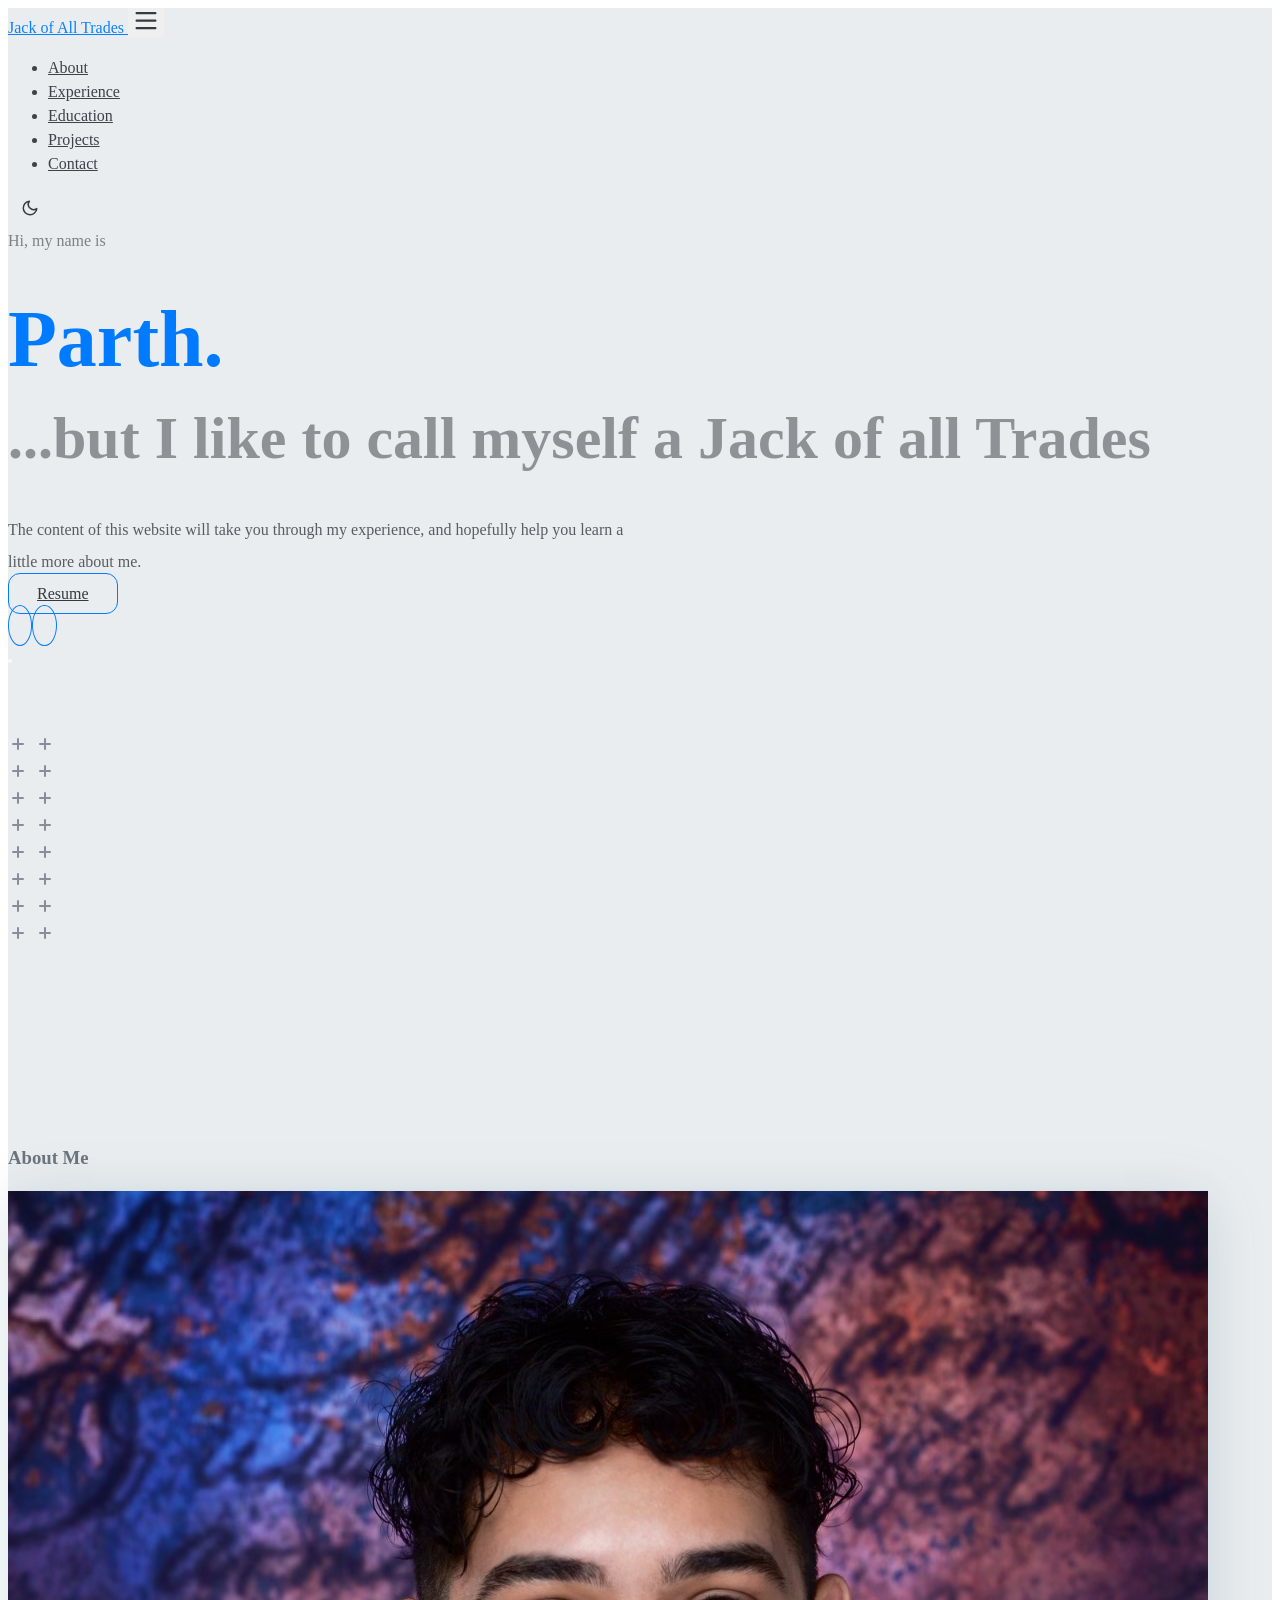
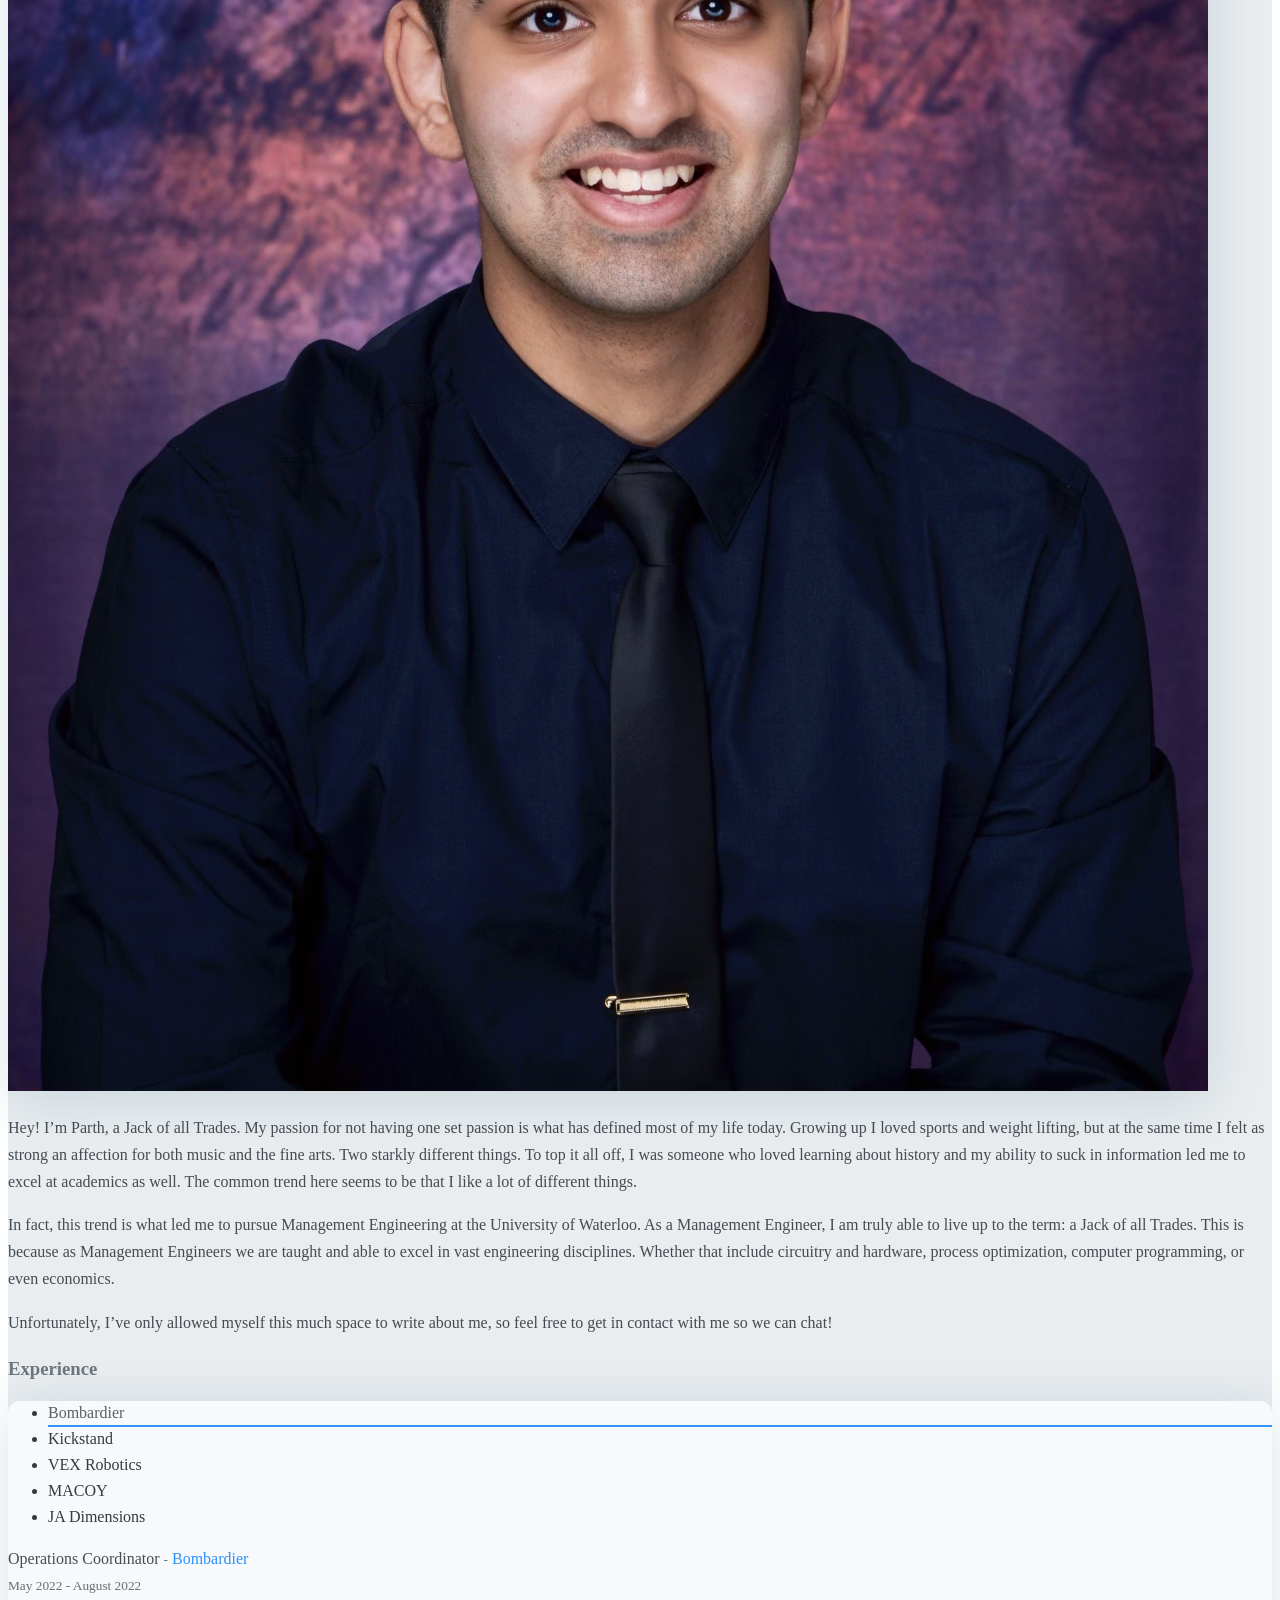
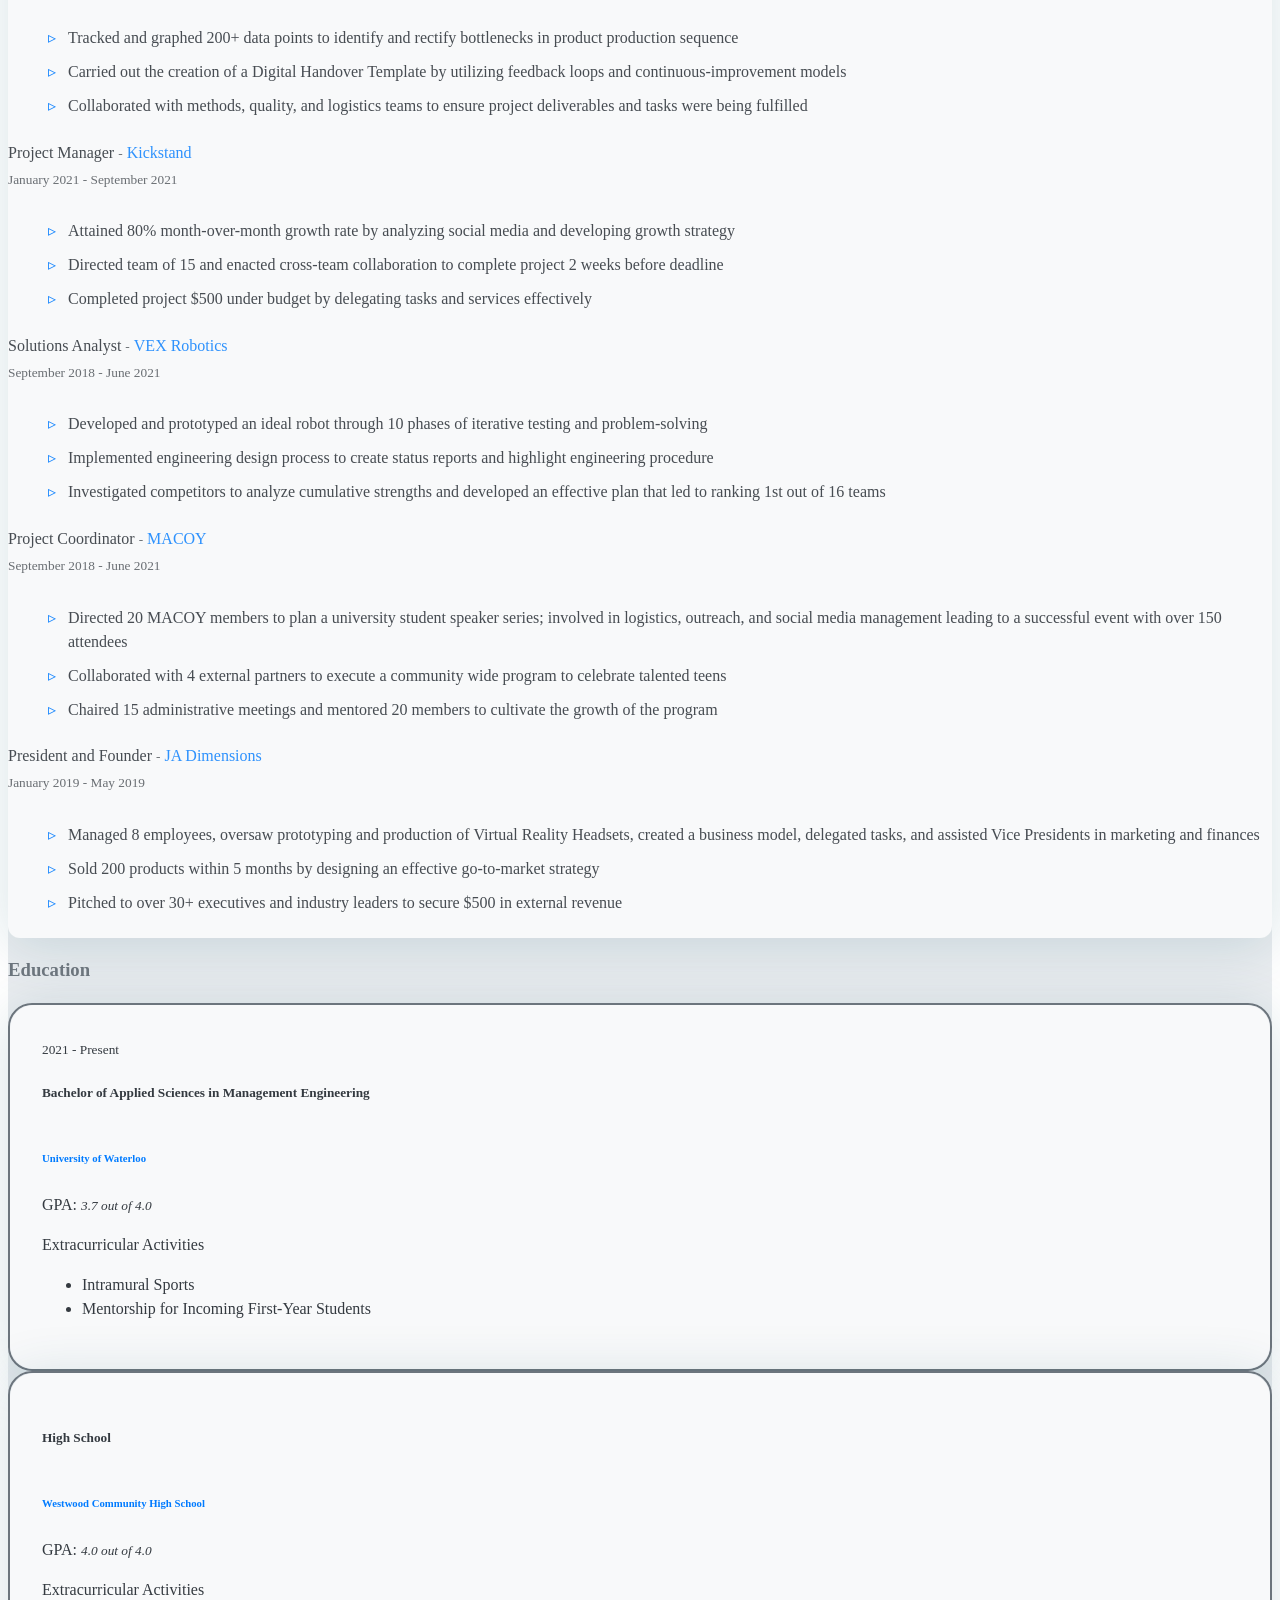
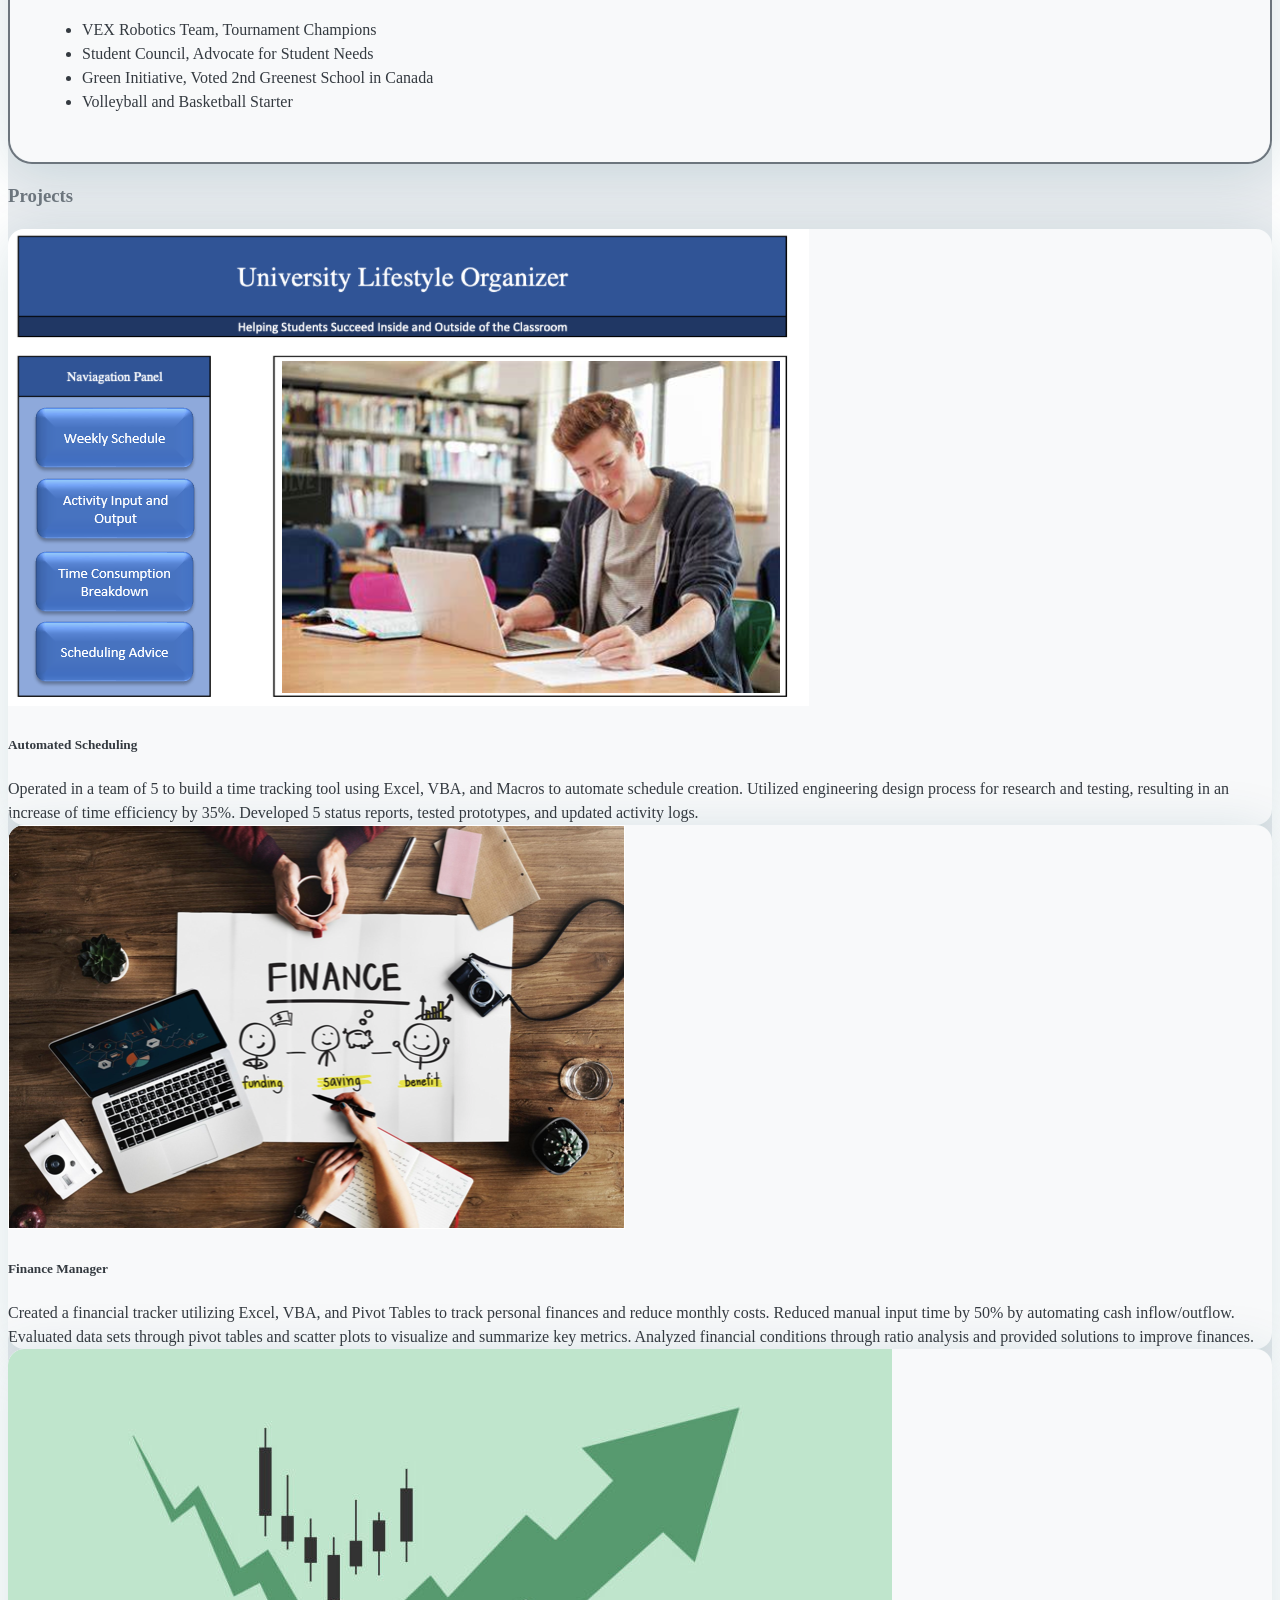
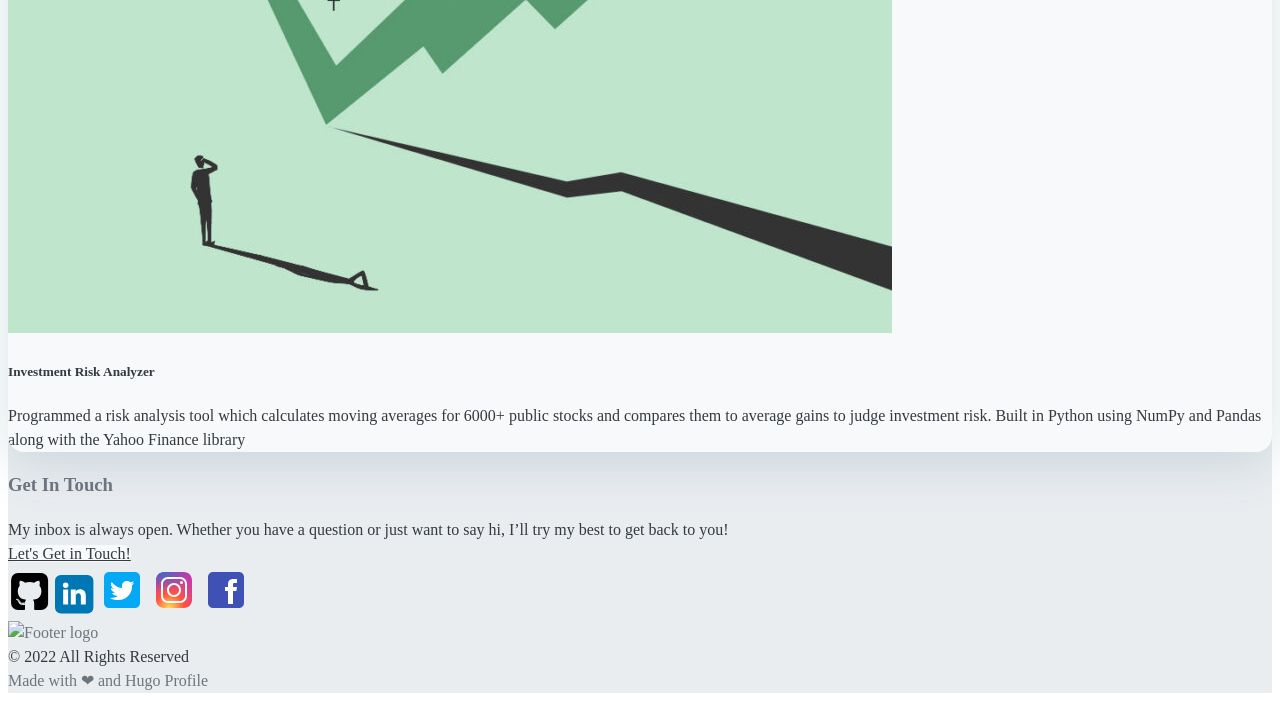
==== commit fbc28205: "new resume" ====
--- a/index.html
+++ b/index.html
@@ -220,7 +220,7 @@
                 <div class="row">
                     <div class="col-auto h-100">
                         
-                        <a href="https://drive.google.com/file/d/1rhqAkSUKKrfuLJUt88qWzsO1b3fHaciM/view?usp=sharing" class="btn">
+                        <a href="https://drive.google.com/file/d/1L4ssDJlH1FIMUOTh92PKFjWDuaxD_ei_/view?usp=sharing" class="btn">
                             Resume
                         </a>
                         
@@ -996,17 +996,17 @@
             </div>
             
             <div class="col-lg-4 col-md-6 my-3">
-                <div class="card my-3 h-100" title="Investment Portfolio Analysis">
+                <div class="card my-3 h-100" title="Investment Risk Analyzer">
                     <div class="card-head">
-                        <img class="card-img-top" src="/Stock.jpg" alt="Investment Portfolio Analysis">
+                        <img class="card-img-top" src="/Stock.jpg" alt="Investment Risk Analyzer">
                     </div>
                     <div class="card-body bg-transparent p-3">
                         <div class="pb-2 bg-transparent">
                             
                         </div>
-                        <h5 class="card-title bg-transparent mt-1">Investment Portfolio Analysis</h5>
+                        <h5 class="card-title bg-transparent mt-1">Investment Risk Analyzer</h5>
                         <div class="card-text bg-transparent secondary-font">
-                            Produced 10 informational deliverables with data charts, tables, and graphs to display research on stocks. Conducted stock index analysis using Yahoo Finance for each selection, resulting in a 20% return on investment. Investigated linear regression models, 8 financial ratios, and moving averages to select 6 stocks for the client.
+                            Programmed a risk analysis tool which calculates moving averages for 6000&#43; public stocks and compares them to average gains to judge investment risk. Built in Python using NumPy and Pandas along with the Yahoo Finance library
                         </div>
                     </div>
                     
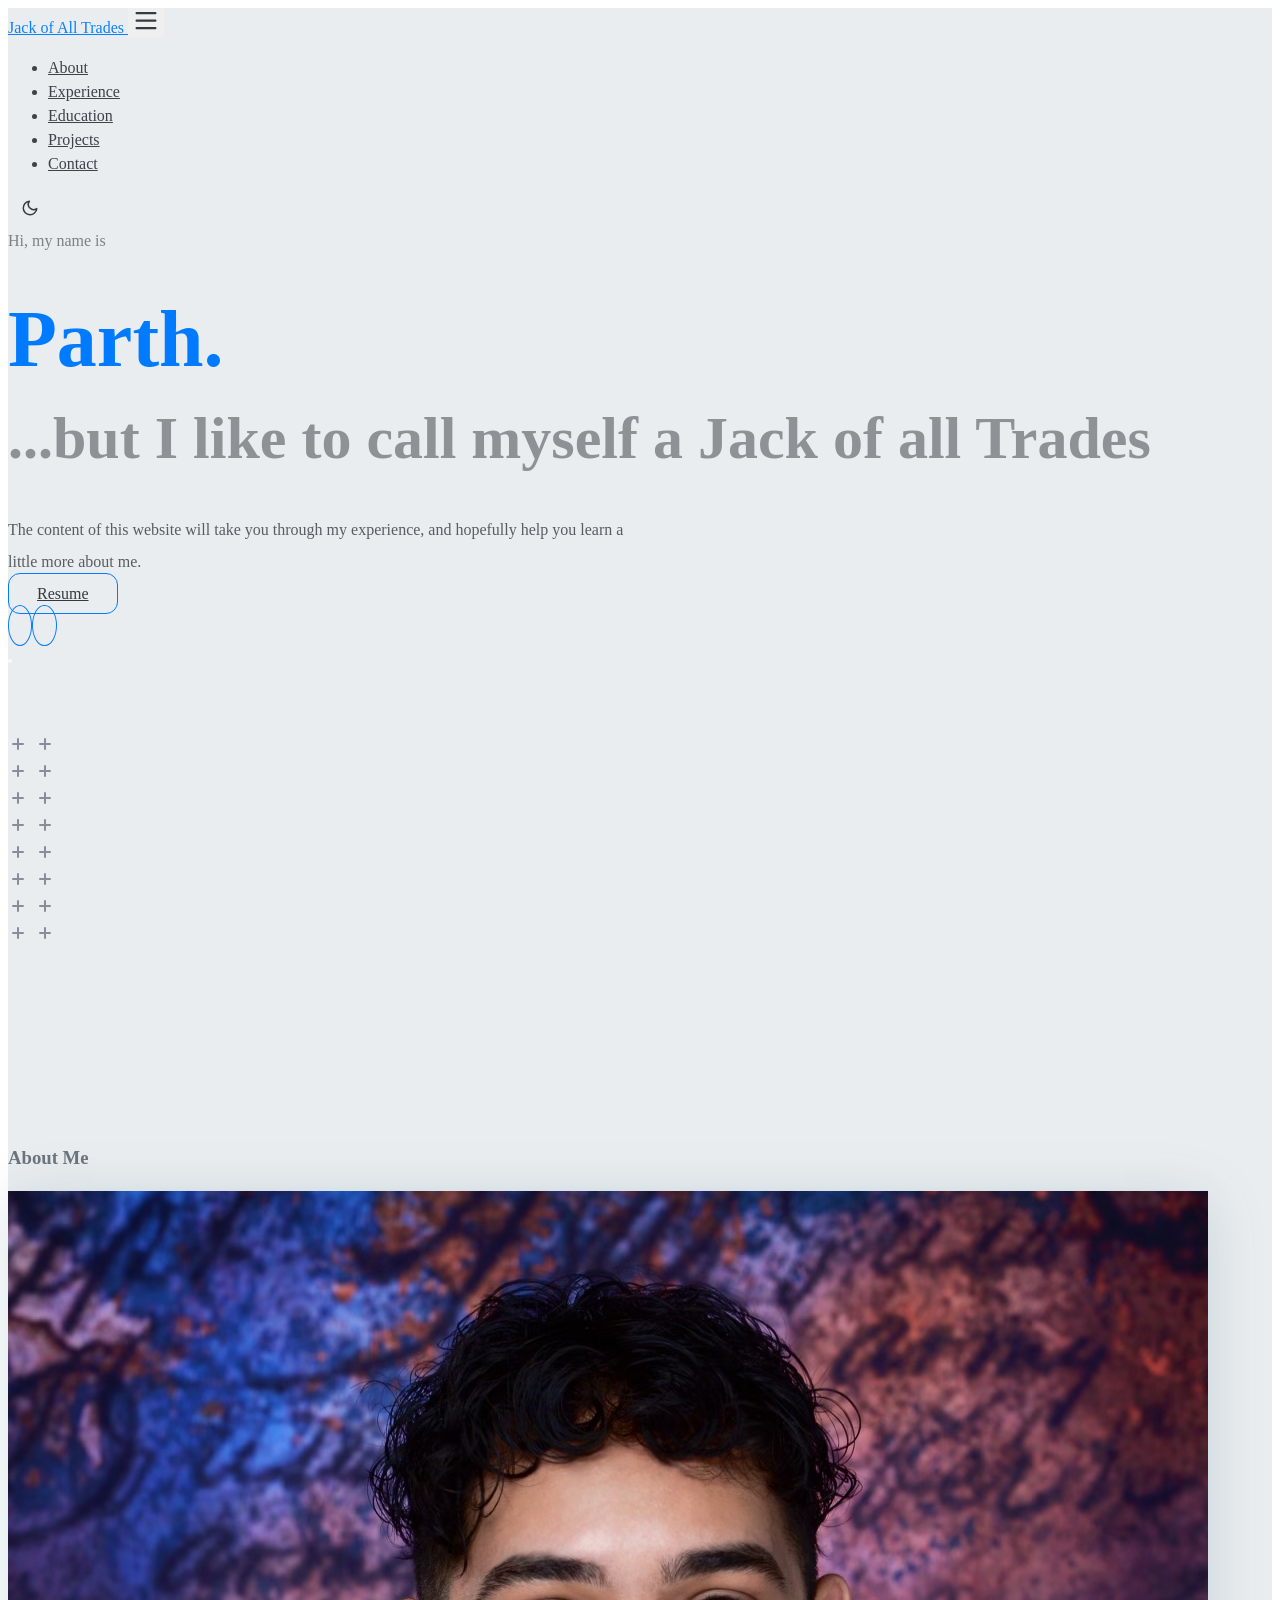
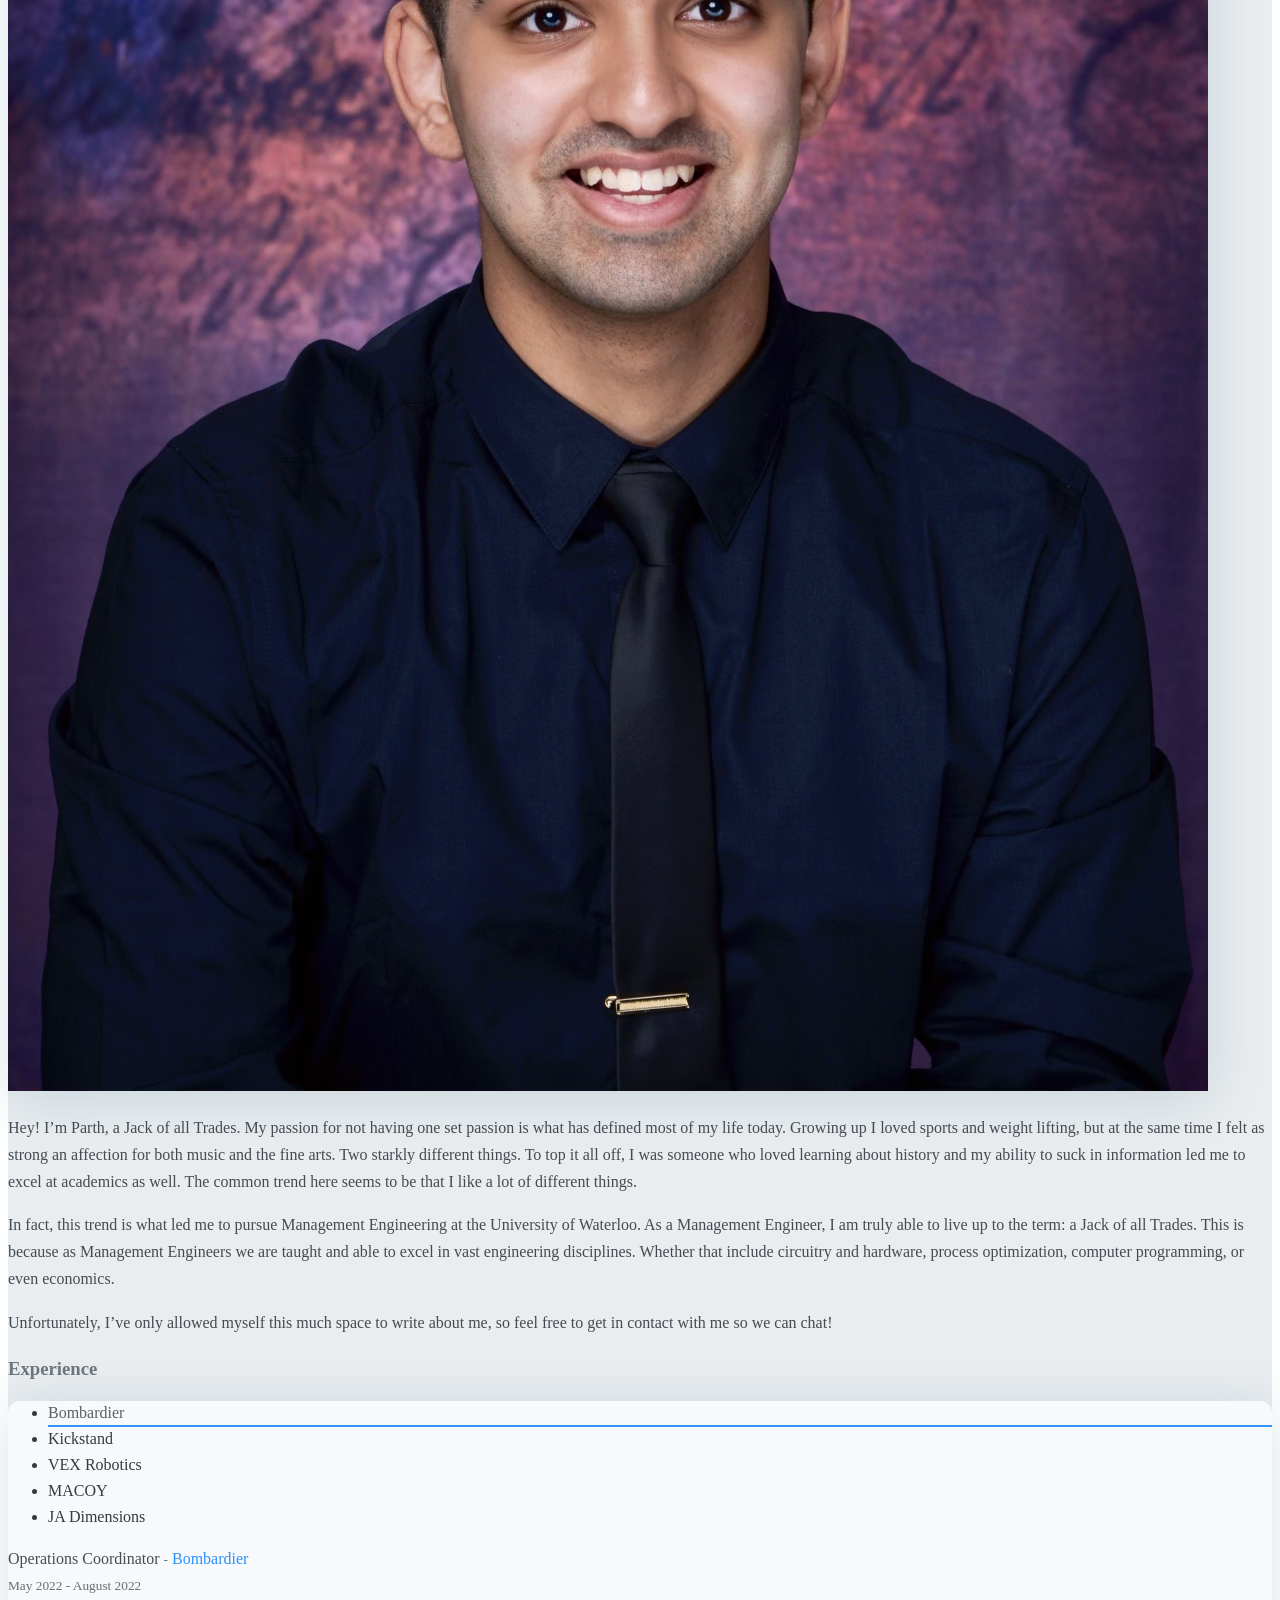
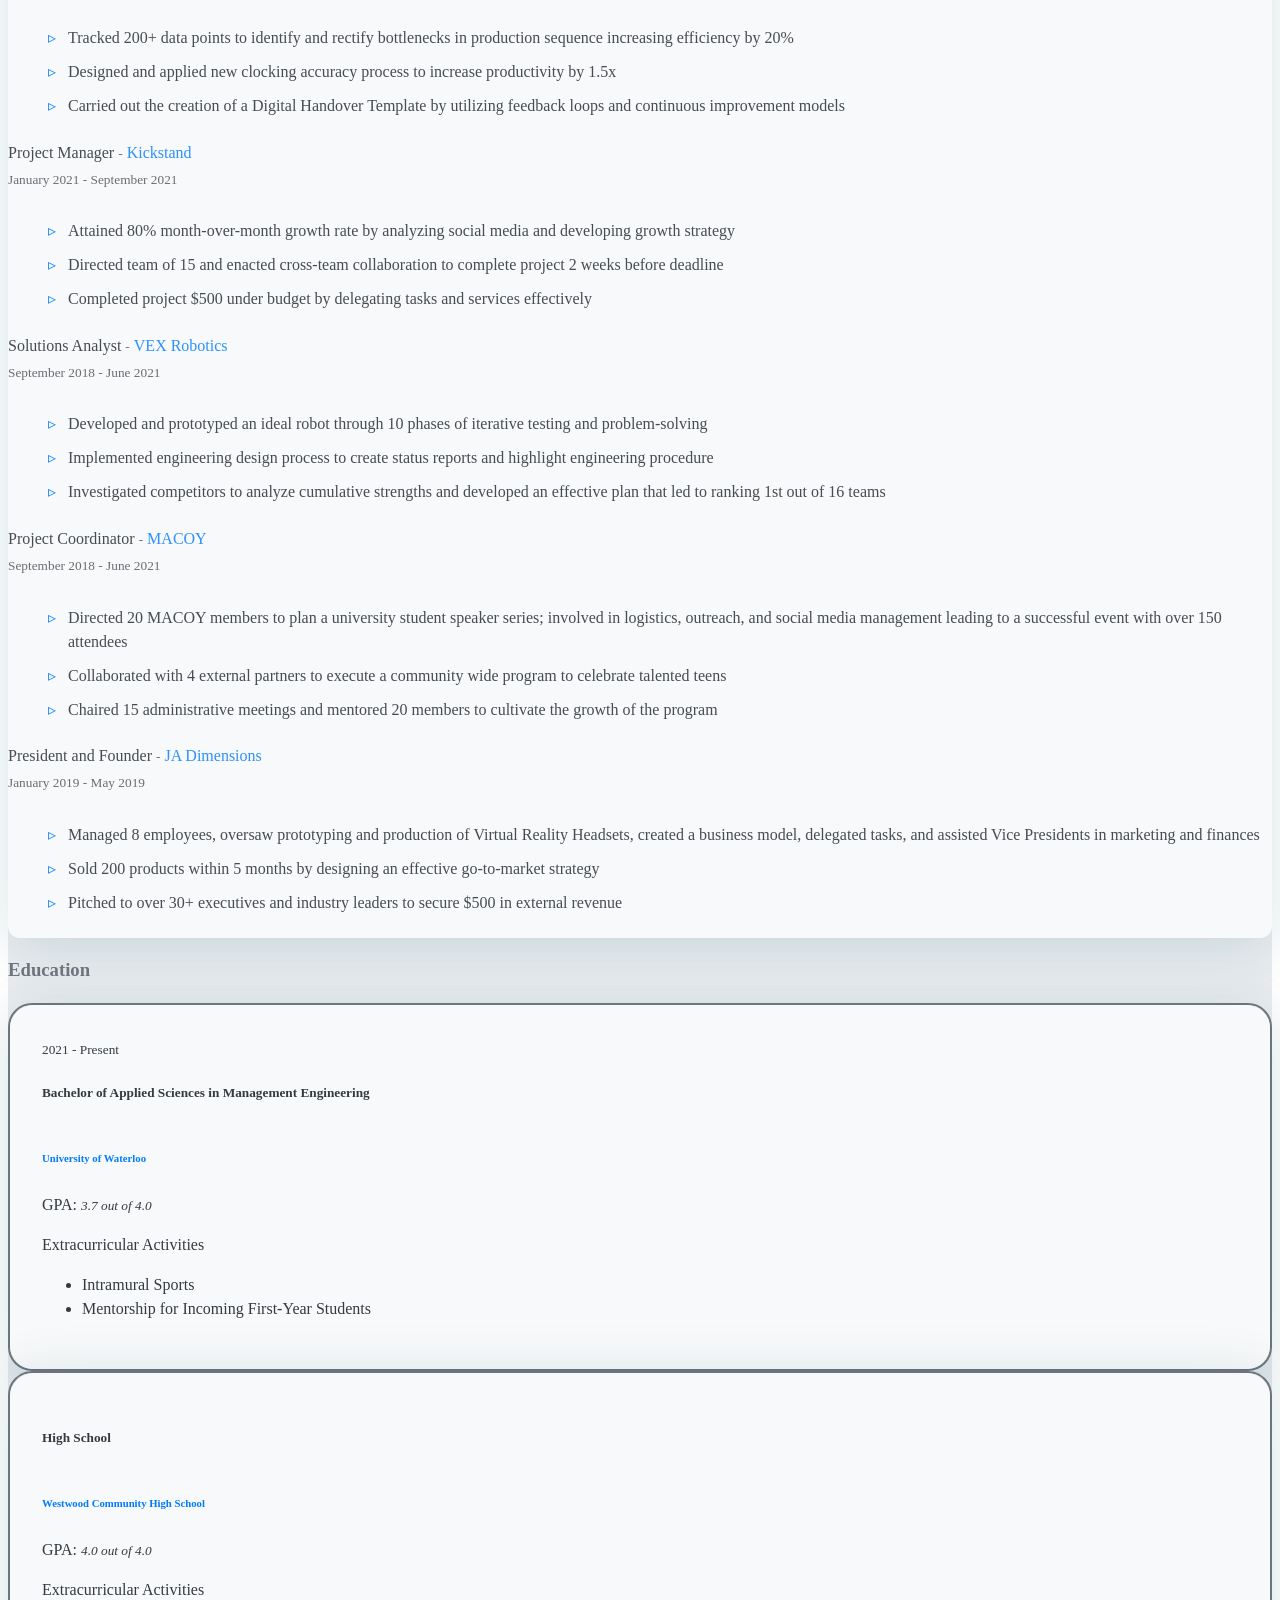
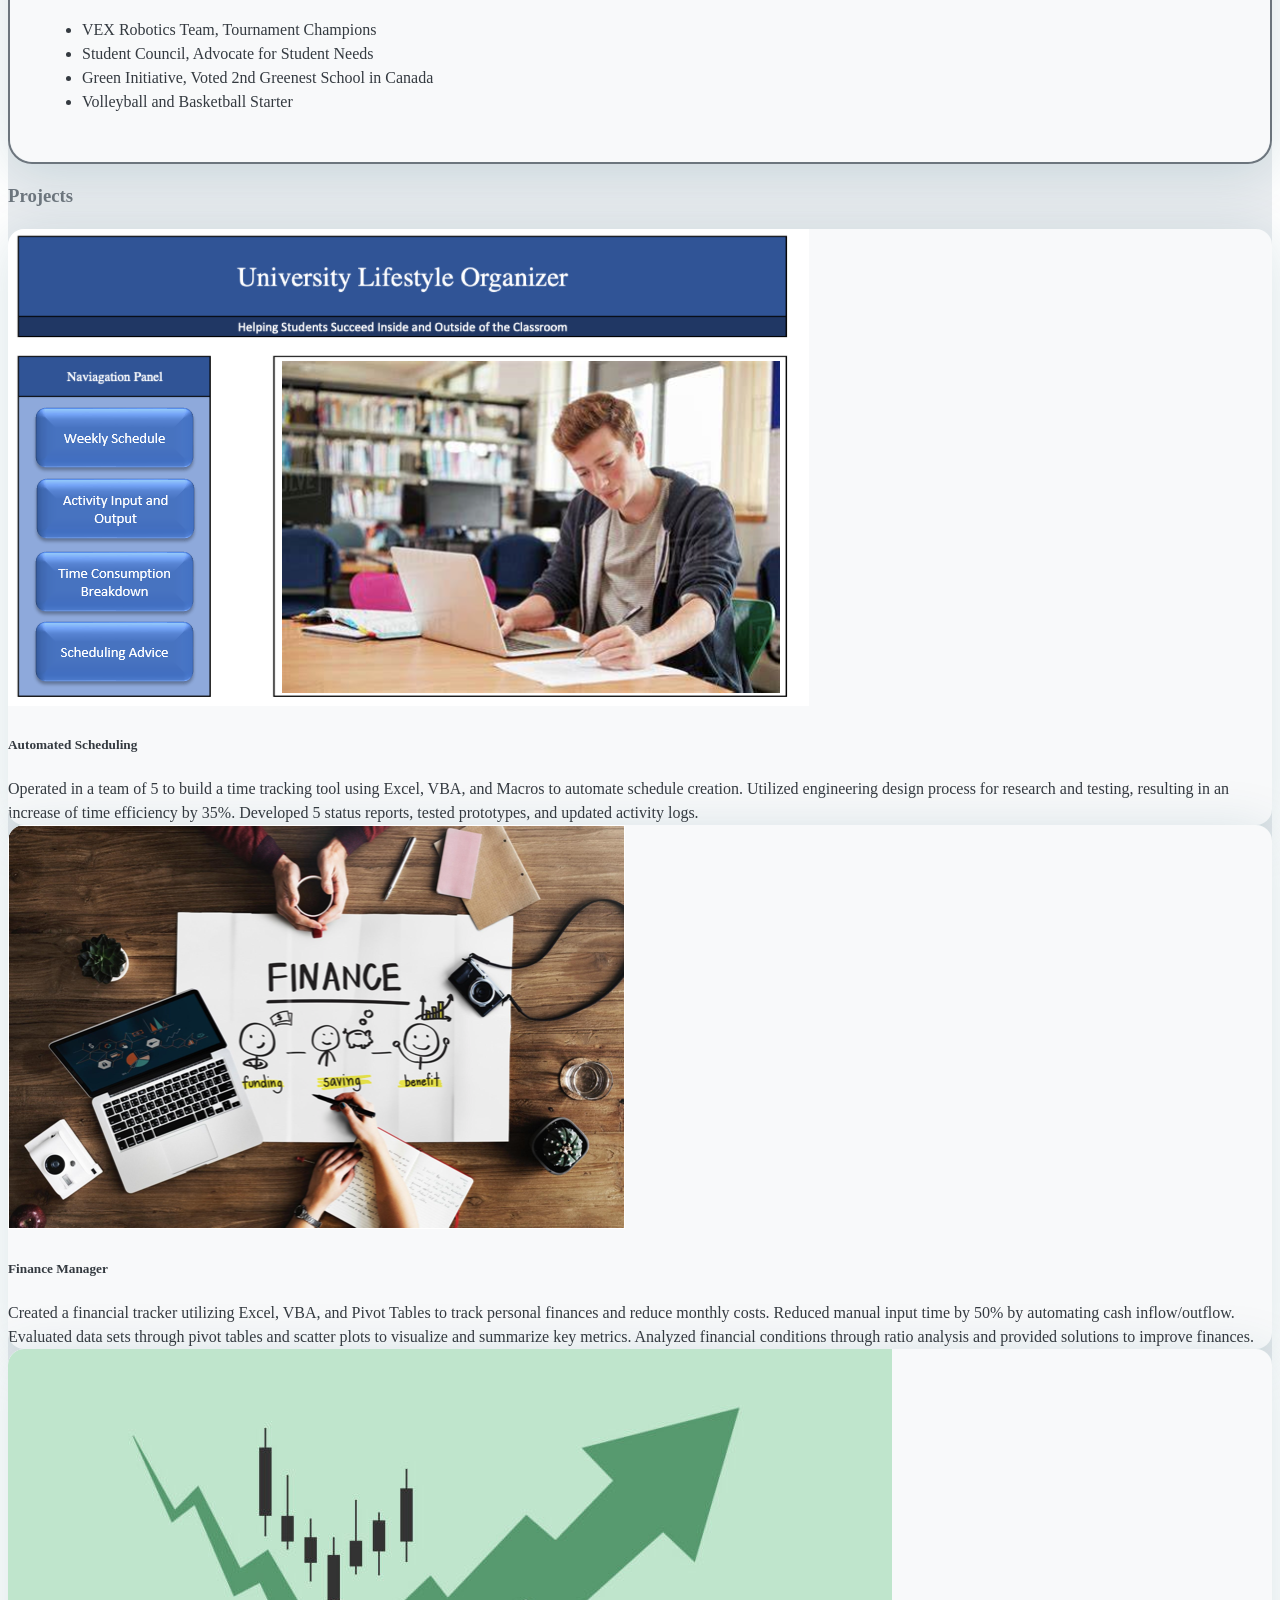
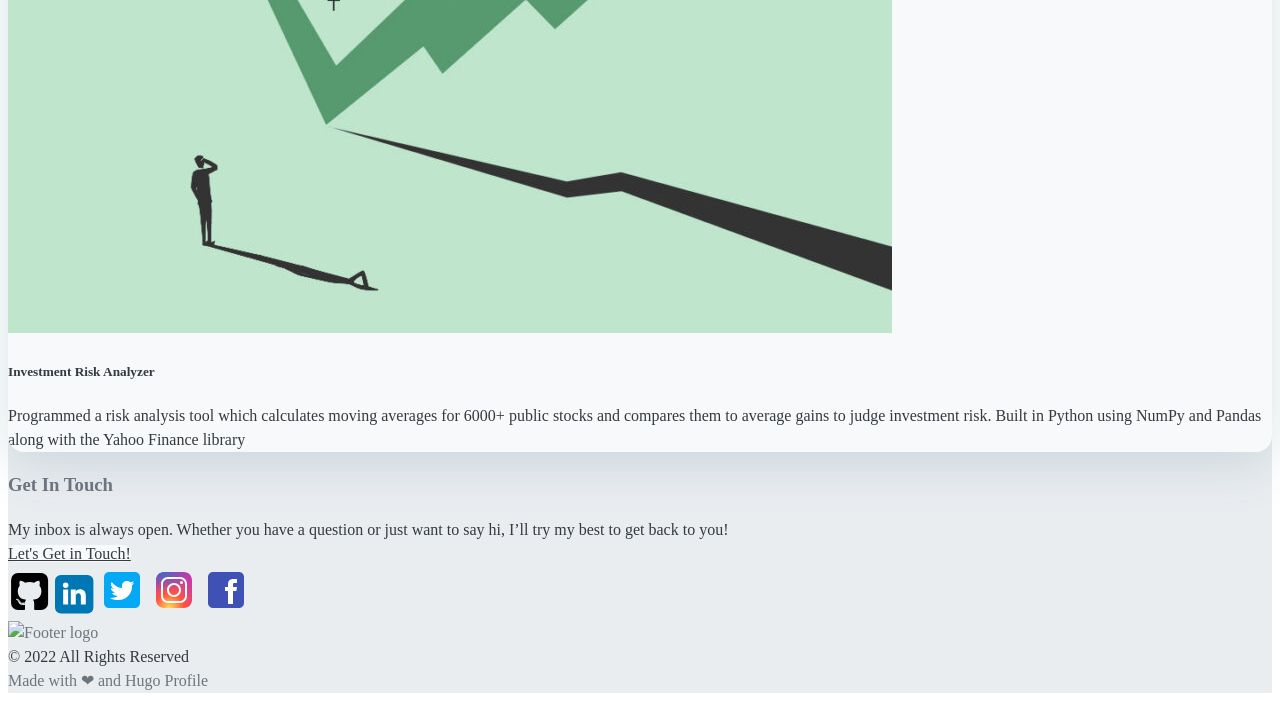
==== commit f1987f6c: "yes" ====
--- a/index.html
+++ b/index.html
@@ -670,9 +670,9 @@
                             </div>
 
                             <ul>
-<li>Tracked and graphed 200+ data points to identify and rectify bottlenecks in product production sequence</li>
-<li>Carried out the creation of a Digital Handover Template by utilizing feedback loops and continuous-improvement models</li>
-<li>Collaborated with methods, quality, and logistics teams to ensure project deliverables and tasks were being fulfilled</li>
+<li>Tracked 200+ data points to identify and rectify bottlenecks in production sequence increasing efficiency by 20%</li>
+<li>Designed and applied new clocking accuracy process to increase productivity by 1.5x</li>
+<li>Carried out the creation of a Digital Handover Template by utilizing feedback loops and continuous improvement models</li>
 </ul>
 
                         </div>
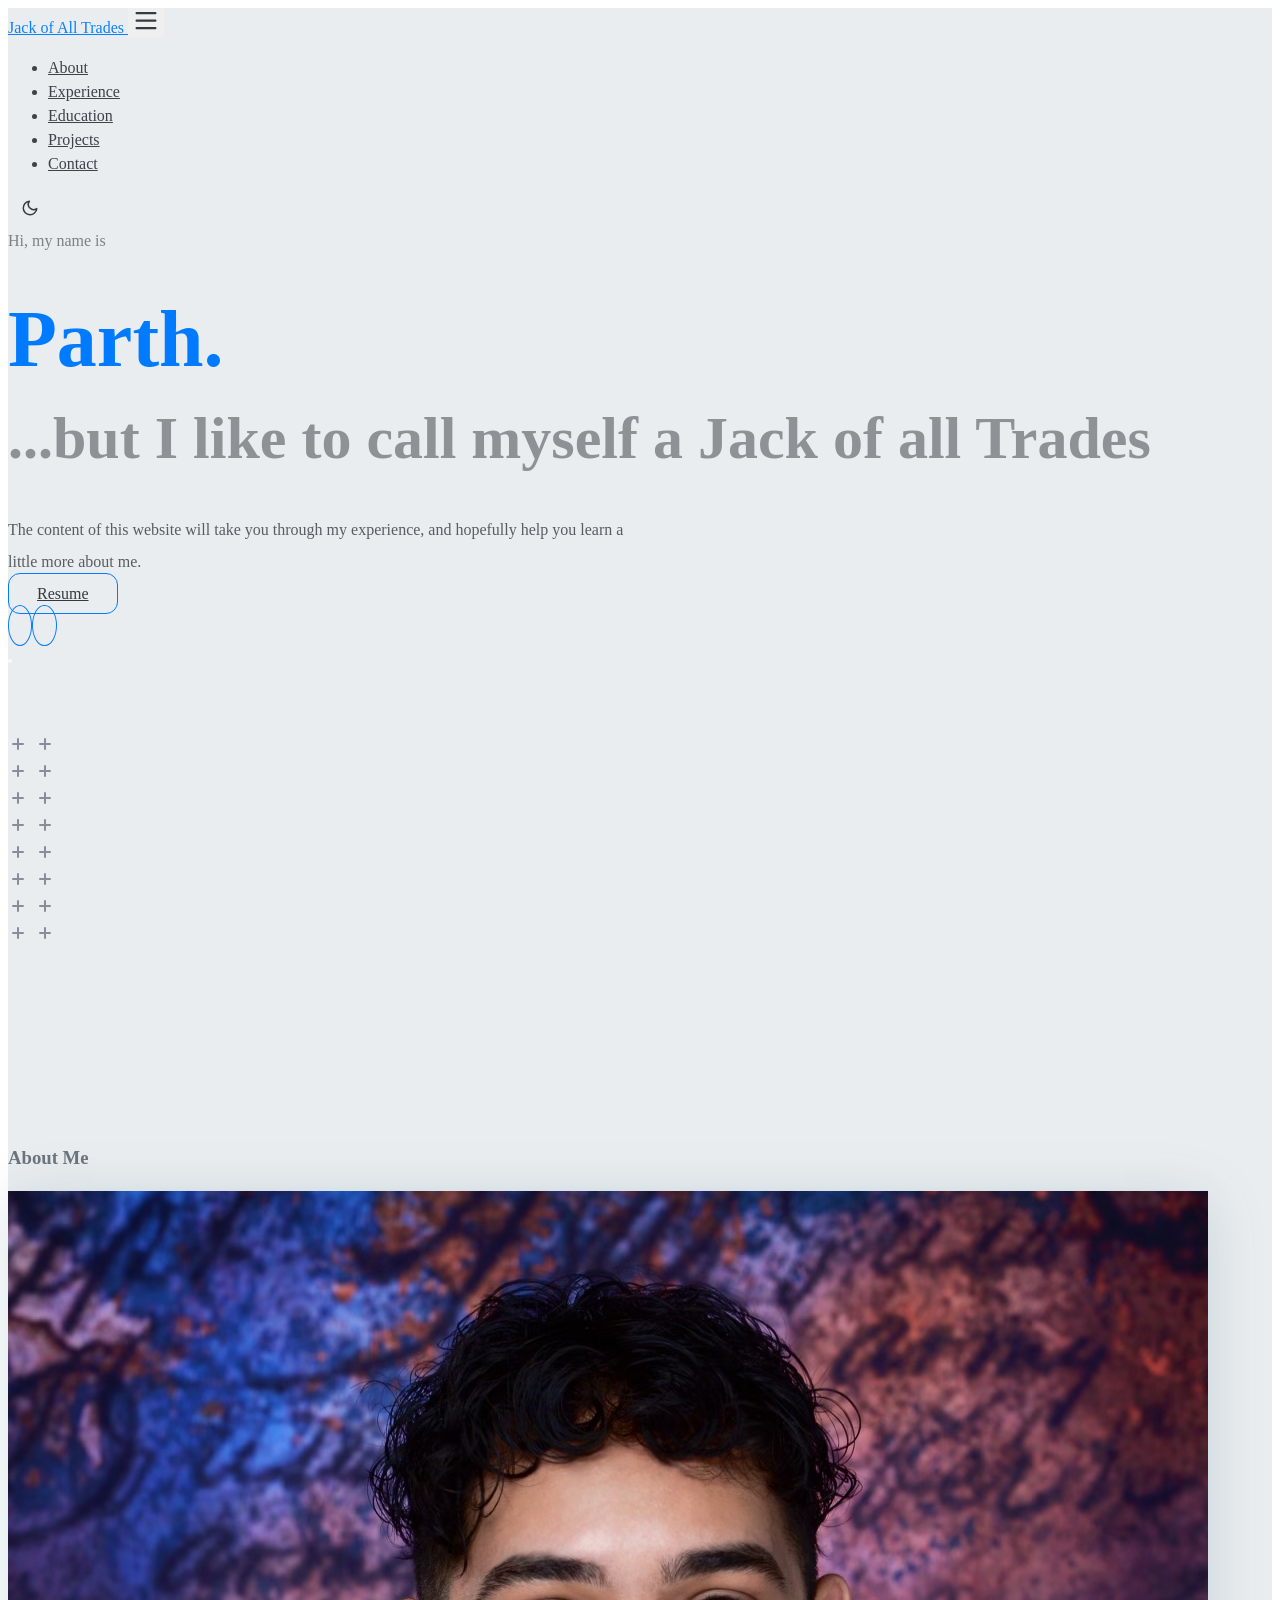
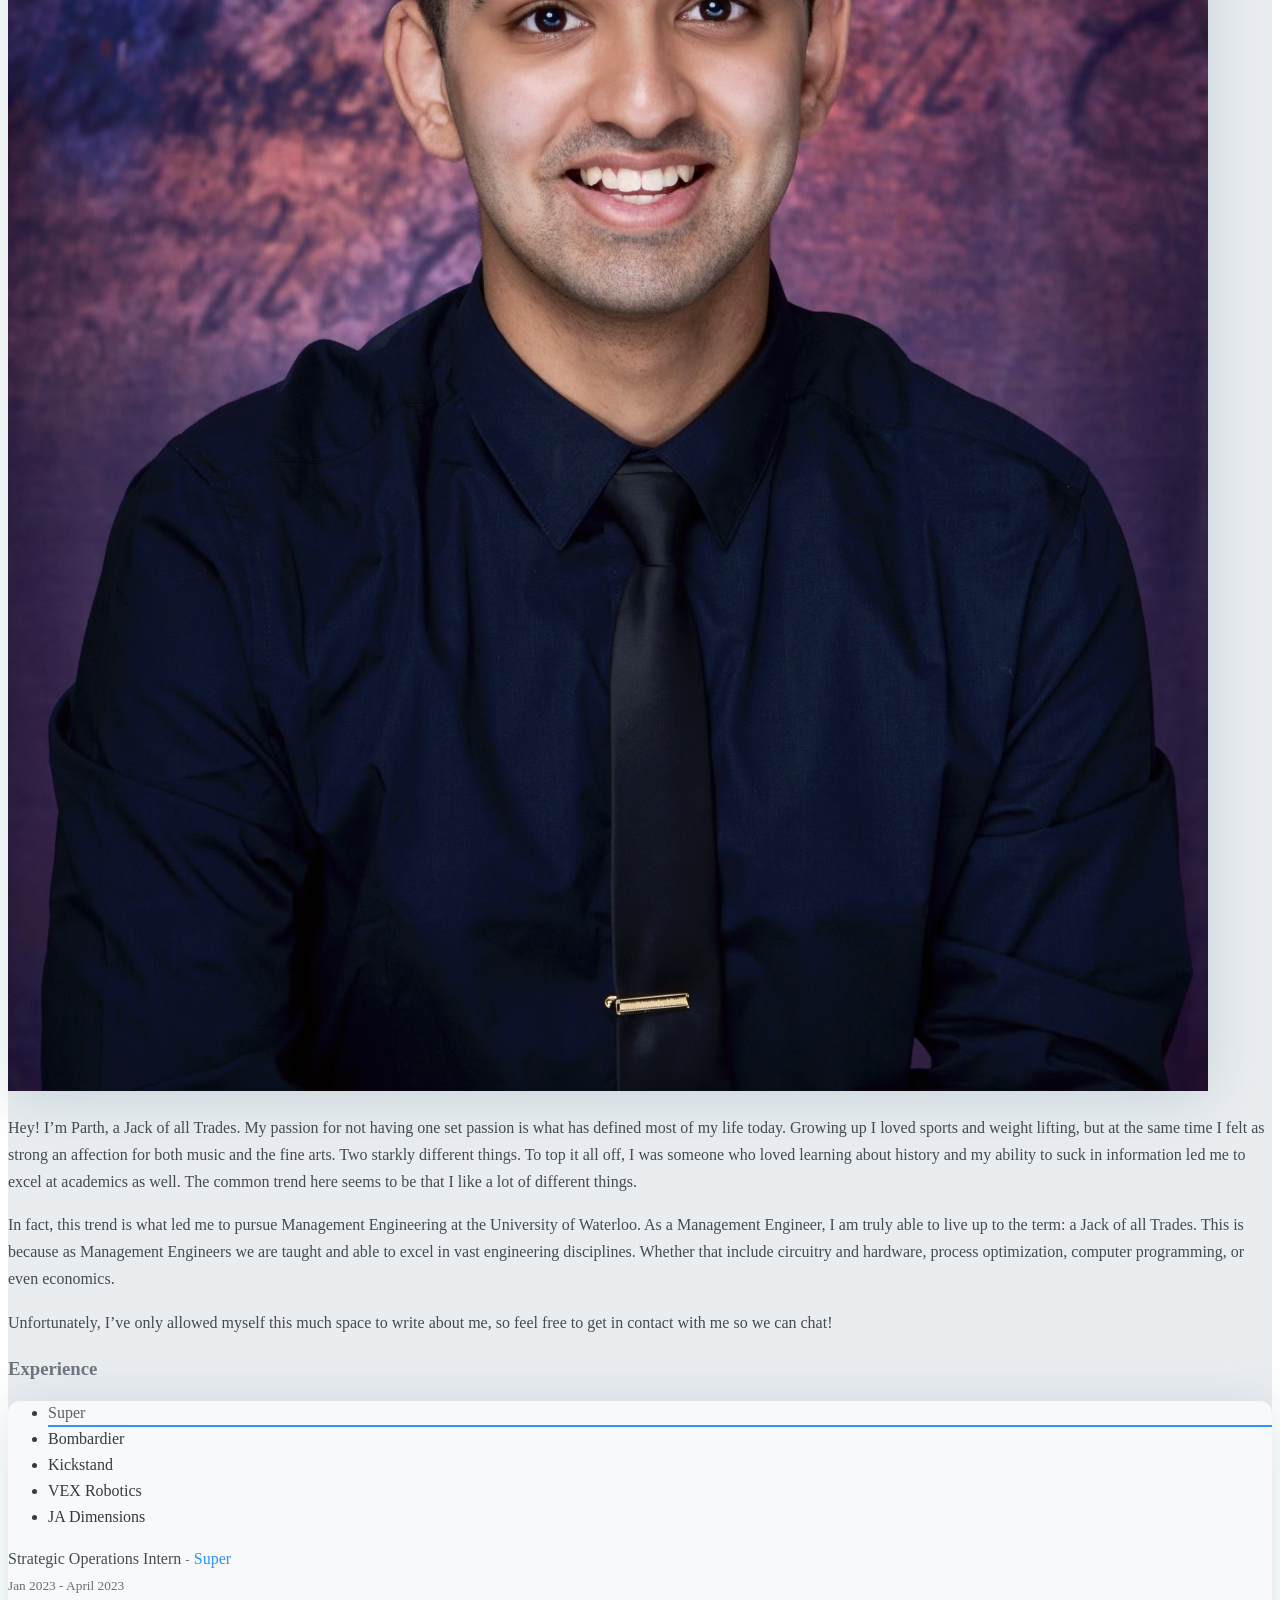
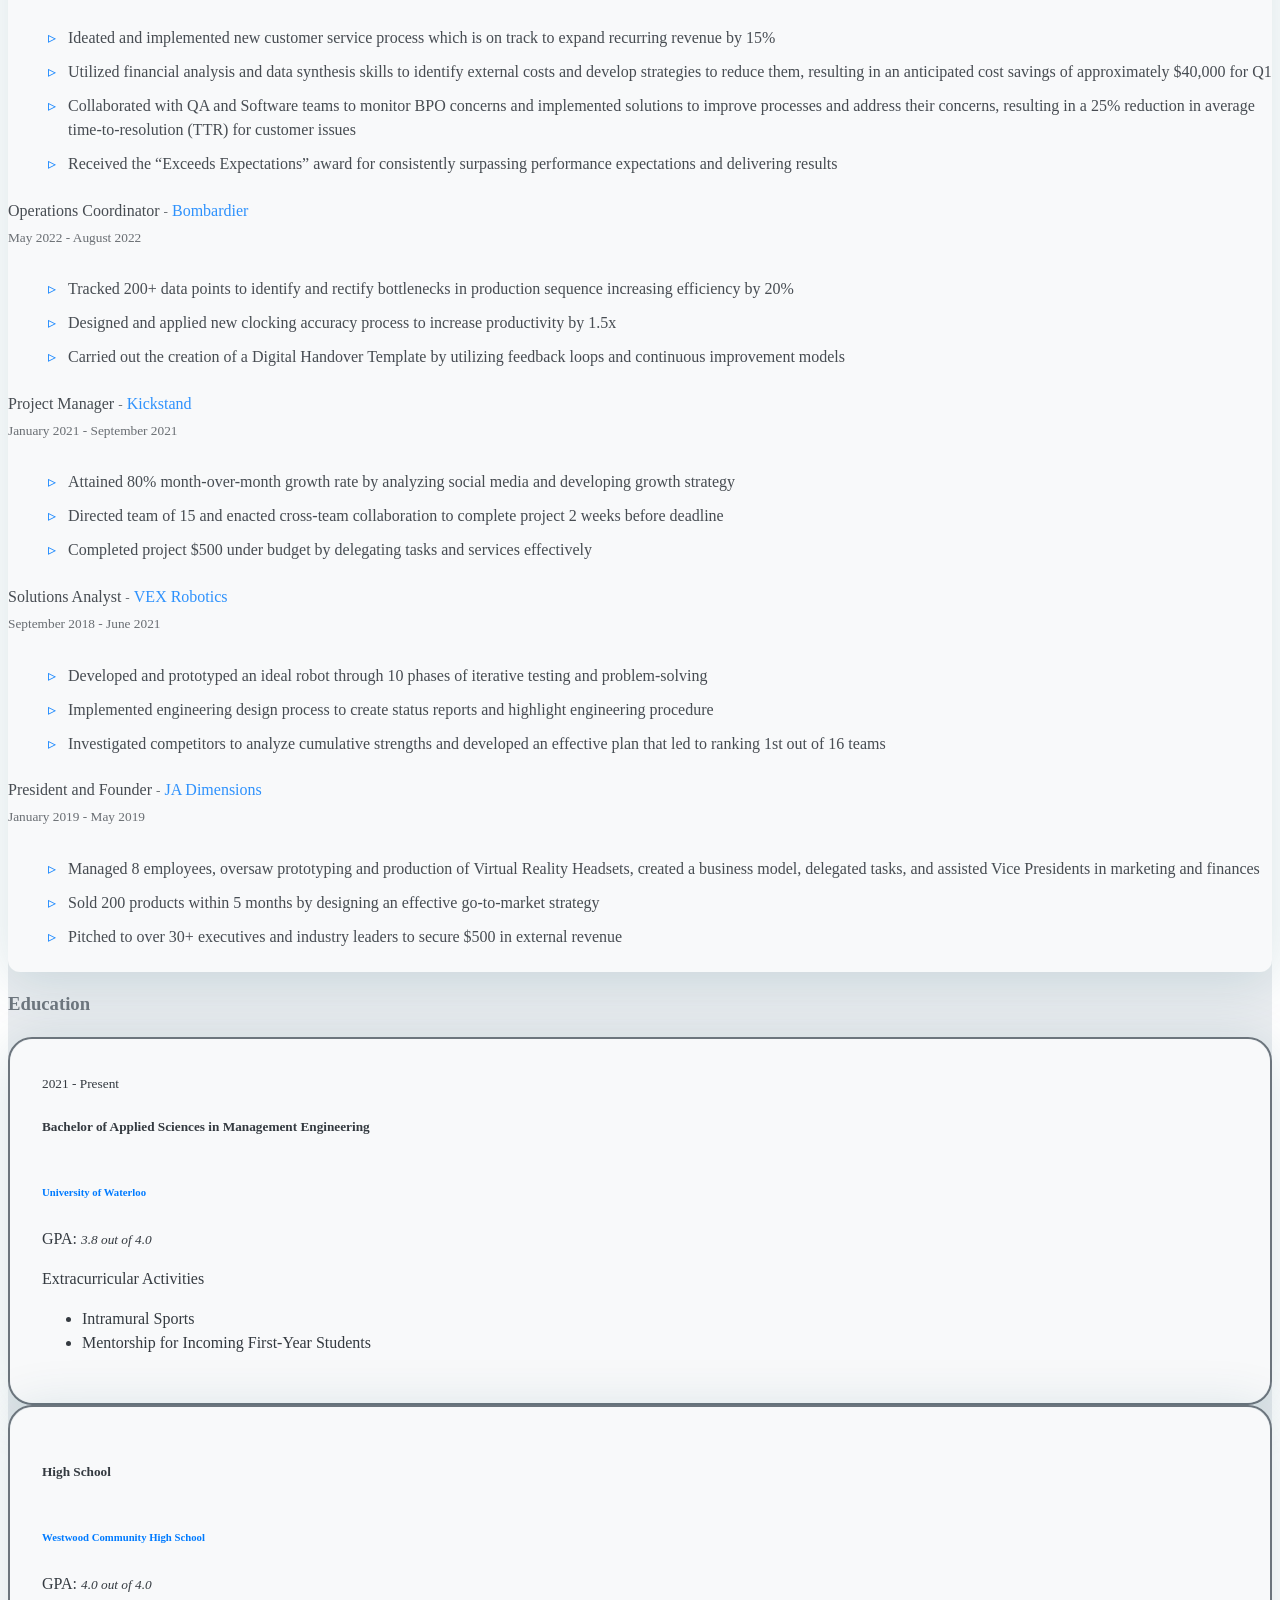
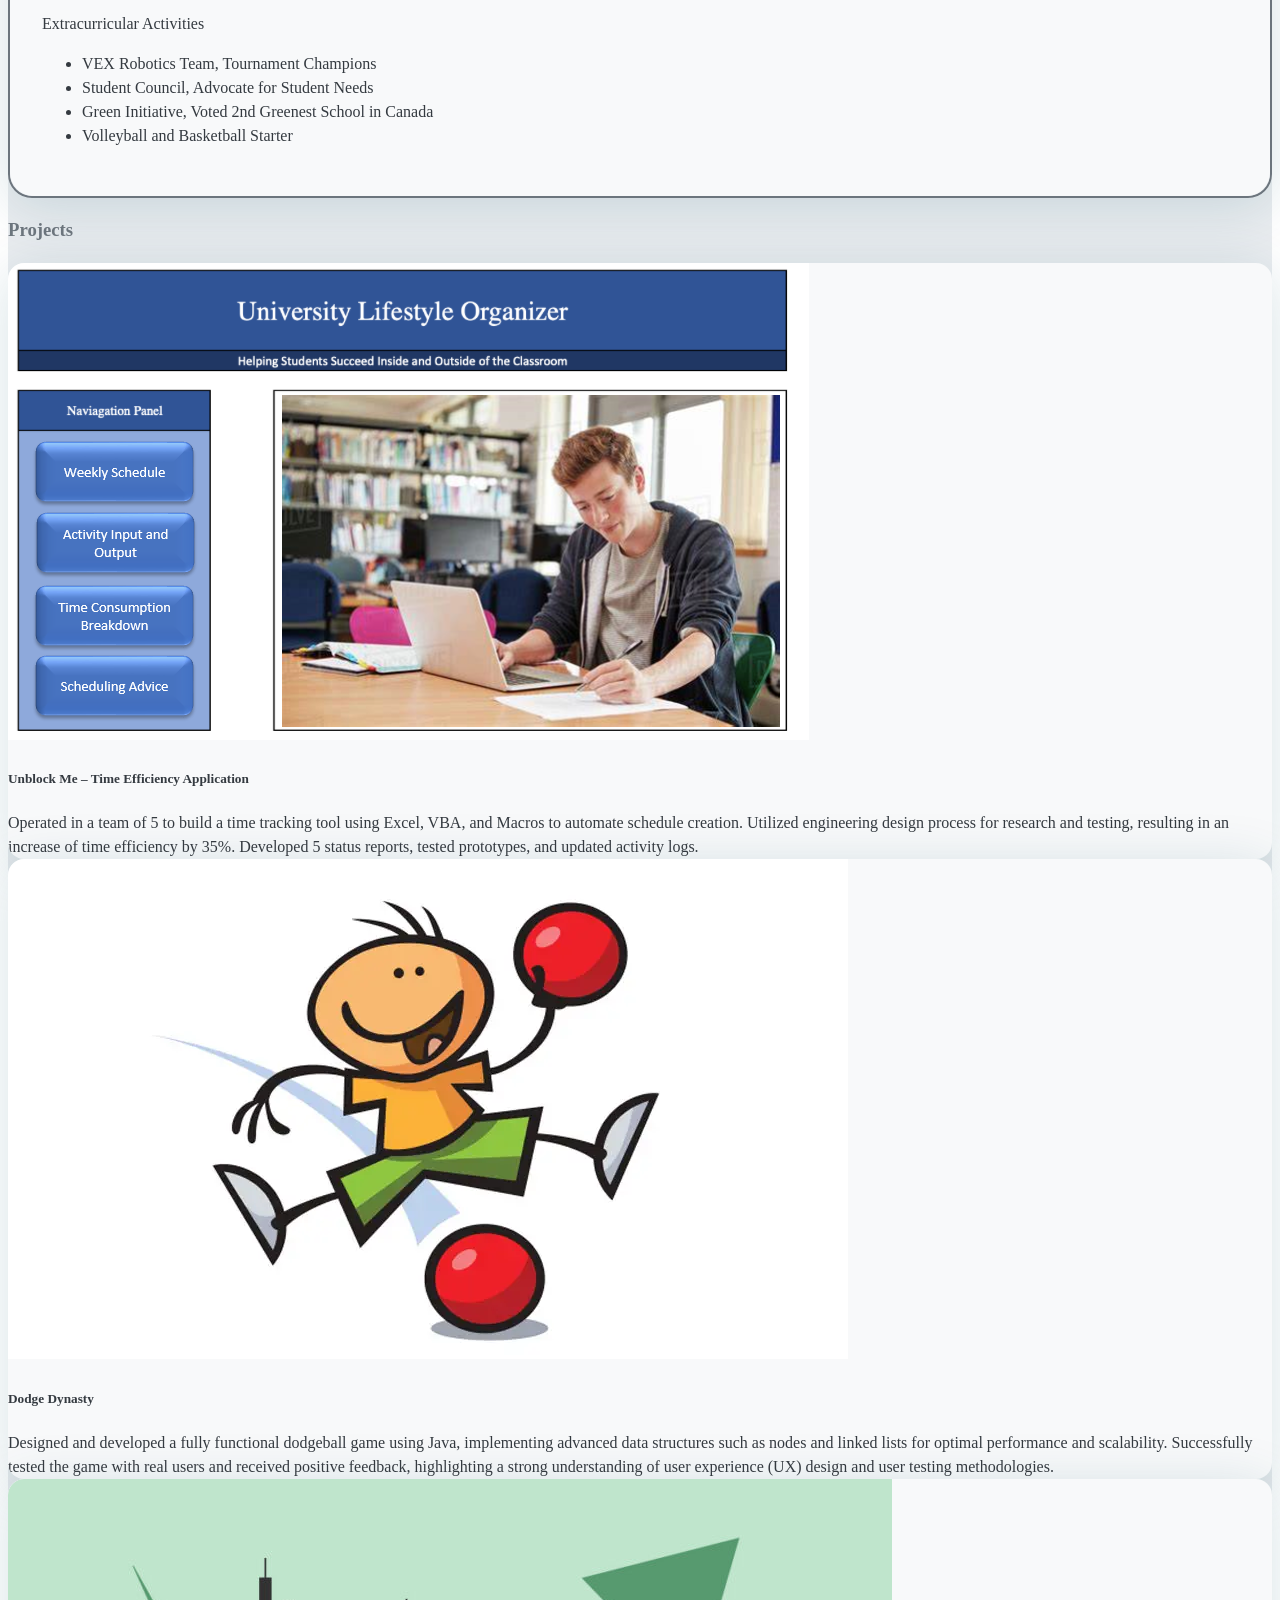
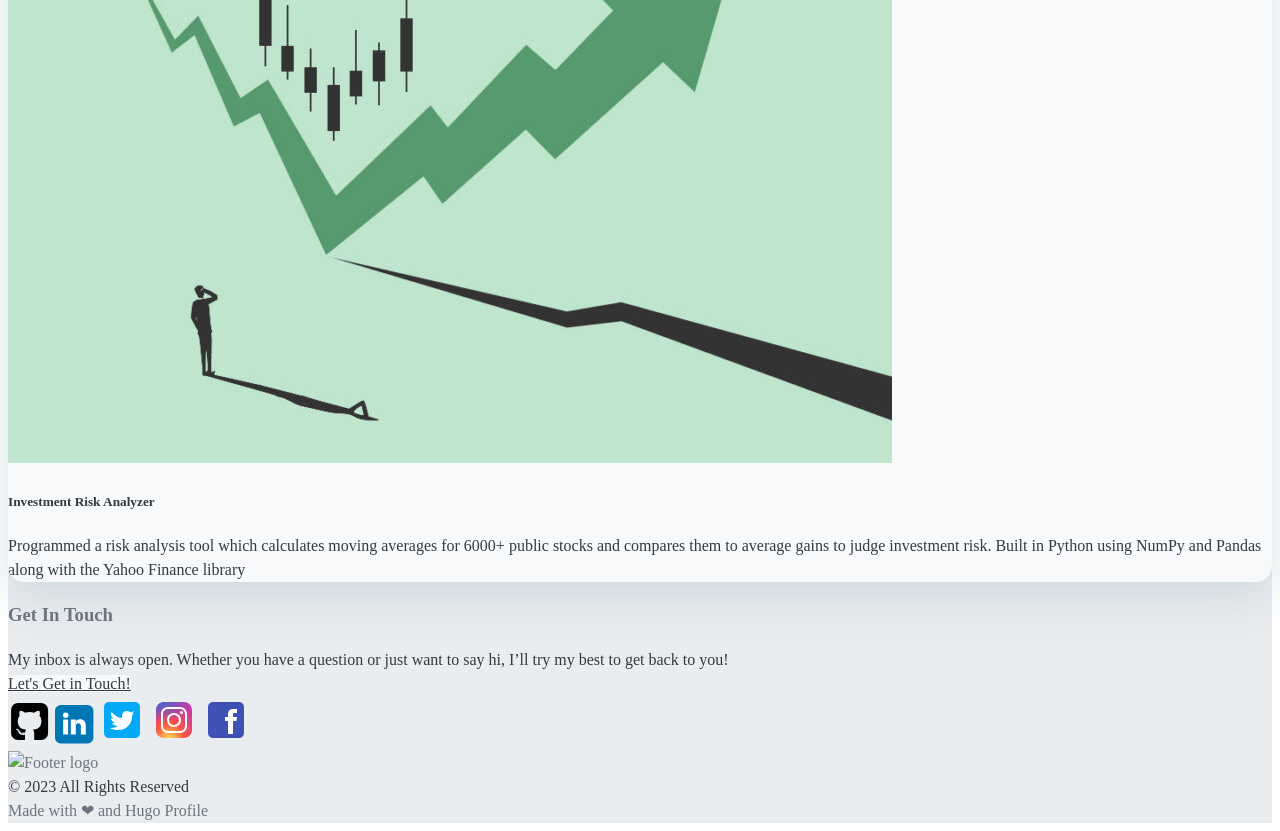
==== commit 19317d98: "May 9, 2023" ====
--- a/index.html
+++ b/index.html
@@ -559,9 +559,26 @@
                                 type="button"
                                 role="tab" 
                                 data-bs-toggle="pill"
+                                id='Super-Jan-2023---April-2023-tab'
+                                data-bs-target='#pills-Super-Jan-2023---April-2023'
+                                aria-controls='Super-Jan-2023---April-2023' 
+                            >
+                                Super
+                            </div>
+                        </li>
+                        
+                        
+                        
+                        <li class="nav-item px-1 bg-transparent" role="presentation">
+                            <div 
+                                class="nav-link bg-transparent" 
+                                aria-selected="true" 
+                                type="button"
+                                role="tab" 
+                                data-bs-toggle="pill"
                                 id='Bombardier-May-2022---August-2022-tab'
-                                data-bs-target='#pills-Bombardier-May-2022---August-2022'
-                                aria-controls='Bombardier-May-2022---August-2022' 
+                                data-bs-target='#pills-Bombardier-May-2022---August-2022' 
+                                aria-controls='Bombardier-May-2022---August-2022'
                             >
                                 Bombardier
                             </div>
@@ -610,23 +627,6 @@
                                 type="button"
                                 role="tab" 
                                 data-bs-toggle="pill"
-                                id='MACOY-September-2018---June-2021-tab'
-                                data-bs-target='#pills-MACOY-September-2018---June-2021' 
-                                aria-controls='MACOY-September-2018---June-2021'
-                            >
-                                MACOY
-                            </div>
-                        </li>
-                        
-                        
-                        
-                        <li class="nav-item px-1 bg-transparent" role="presentation">
-                            <div 
-                                class="nav-link bg-transparent" 
-                                aria-selected="true" 
-                                type="button"
-                                role="tab" 
-                                data-bs-toggle="pill"
                                 id='JA-Dimensions-January-2019---May-2019-tab'
                                 data-bs-target='#pills-JA-Dimensions-January-2019---May-2019' 
                                 aria-controls='JA-Dimensions-January-2019---May-2019'
@@ -642,6 +642,46 @@
                         
                         <div 
                             class="tab-pane fade show active bg-transparent" 
+                            role="tabpanel"
+                            id='pills-Super-Jan-2023---April-2023'
+                            aria-labelledby='pills-Super-Jan-2023---April-2023-tab'
+                        >
+                            <div>
+                                <span class="h4">Strategic Operations Intern</span>
+                                <small>-</small>
+                                <a href="http://www.super.com/" target="_blank">Super</a>
+                                <div class="pb-1">
+                                    <small>Jan 2023 - April 2023</small>
+                                    
+                                    <span class="p-2">
+                                        <span 
+                                            style="cursor: pointer;" 
+                                            data-bs-toggle="tooltip" 
+                                            data-bs-placement="top" 
+                                            data-bs-original-title=Working&#32;as&#32;a&#32;Strategic&#32;Operations&#32;Intern&#32;at&#32;Super
+                                        >
+                                            <i class="fas fa-info-circle fa-xs"></i>
+                                        </span>
+                                    </span>
+                                    
+                                </div>
+
+                                
+                            </div>
+
+                            <ul>
+<li>Ideated and implemented new customer service process which is on track to expand recurring revenue by 15%</li>
+<li>Utilized financial analysis and data synthesis skills to identify external costs and develop strategies to reduce them, resulting in an anticipated cost savings of approximately $40,000 for Q1</li>
+<li>Collaborated with QA and Software teams to monitor BPO concerns and implemented solutions to improve processes and address their concerns, resulting in a 25% reduction in average time-to-resolution (TTR) for customer issues</li>
+<li>Received the “Exceeds Expectations” award for consistently surpassing performance expectations and delivering results</li>
+</ul>
+
+                        </div>
+                        
+                        
+                        
+                        <div 
+                            class="tab-pane fade bg-transparent" 
                             role="tabpanel"
                             id='pills-Bombardier-May-2022---August-2022'
                             aria-labelledby='pills-Bombardier-May-2022---August-2022-tab'
@@ -650,6 +690,7 @@
                                 <span class="h4">Operations Coordinator</span>
                                 <small>-</small>
                                 <a href="http://www.bombardier.com/" target="_blank">Bombardier</a>
+                                
                                 <div class="pb-1">
                                     <small>May 2022 - August 2022</small>
                                     
@@ -658,23 +699,25 @@
                                             style="cursor: pointer;" 
                                             data-bs-toggle="tooltip" 
                                             data-bs-placement="top" 
-                                            data-bs-original-title=Working&#32;as&#32;a&#32;Operations&#32;Coordinator&#32;at&#32;Bombardier
-                                        >
+                                            data-bs-original-title=Worked&#32;as&#32;a&#32;Operations&#32;Coordinator&#32;at&#32;Bombardier
+                                        > 
                                             <i class="fas fa-info-circle fa-xs"></i>
                                         </span>
                                     </span>
                                     
                                 </div>
-
-                                
-                            </div>
-
-                            <ul>
+                                
+                                
+                            </div>
+
+                            <div class="pt-2">
+                                <ul>
 <li>Tracked 200+ data points to identify and rectify bottlenecks in production sequence increasing efficiency by 20%</li>
 <li>Designed and applied new clocking accuracy process to increase productivity by 1.5x</li>
 <li>Carried out the creation of a Digital Handover Template by utilizing feedback loops and continuous improvement models</li>
 </ul>
 
+                            </div>
                         </div>
                         
                         
@@ -766,48 +809,6 @@
                         <div 
                             class="tab-pane fade bg-transparent" 
                             role="tabpanel"
-                            id='pills-MACOY-September-2018---June-2021'
-                            aria-labelledby='pills-MACOY-September-2018---June-2021-tab'
-                        >
-                            <div>
-                                <span class="h4">Project Coordinator</span>
-                                <small>-</small>
-                                <a href="" target="_blank">MACOY</a>
-                                
-                                <div class="pb-1">
-                                    <small>September 2018 - June 2021</small>
-                                    
-                                    <span class="p-2">
-                                        <span 
-                                            style="cursor: pointer;" 
-                                            data-bs-toggle="tooltip" 
-                                            data-bs-placement="top" 
-                                            data-bs-original-title=Worked&#32;as&#32;a&#32;Project&#32;Coordinator&#32;at&#32;MACOY
-                                        > 
-                                            <i class="fas fa-info-circle fa-xs"></i>
-                                        </span>
-                                    </span>
-                                    
-                                </div>
-                                
-                                
-                            </div>
-
-                            <div class="pt-2">
-                                <ul>
-<li>Directed 20 MACOY members to plan a university student speaker series; involved in logistics, outreach, and social media management leading to a successful event with over 150 attendees</li>
-<li>Collaborated with 4 external partners to execute a community wide program to celebrate talented teens</li>
-<li>Chaired 15 administrative meetings and mentored 20 members to cultivate the growth of the program</li>
-</ul>
-
-                            </div>
-                        </div>
-                        
-                        
-                        
-                        <div 
-                            class="tab-pane fade bg-transparent" 
-                            role="tabpanel"
                             id='pills-JA-Dimensions-January-2019---May-2019'
                             aria-labelledby='pills-JA-Dimensions-January-2019---May-2019-tab'
                         >
@@ -883,7 +884,7 @@
                                 <div class="py-1">
                                     GPA:
                                     <i>
-                                        <small>3.7 out of 4.0</small>
+                                        <small>3.8 out of 4.0</small>
                                     </i> 
                                 </div>
                                 
@@ -960,15 +961,15 @@
         <div class="row justify-content-center px-3 px-md-5">
             
             <div class="col-lg-4 col-md-6 my-3">
-                <div class="card my-3 h-100" title="Automated Scheduling">
+                <div class="card my-3 h-100" title="Unblock Me – Time Efficiency Application">
                     <div class="card-head">
-                        <img class="card-img-top" src="/Scheduling.png" alt="Automated Scheduling">
+                        <img class="card-img-top" src="/Scheduling.png" alt="Unblock Me – Time Efficiency Application">
                     </div>
                     <div class="card-body bg-transparent p-3">
                         <div class="pb-2 bg-transparent">
                             
                         </div>
-                        <h5 class="card-title bg-transparent mt-1">Automated Scheduling</h5>
+                        <h5 class="card-title bg-transparent mt-1">Unblock Me – Time Efficiency Application</h5>
                         <div class="card-text bg-transparent secondary-font">
                             Operated in a team of 5 to build a time tracking tool using Excel, VBA, and Macros to automate schedule creation. Utilized engineering design process for research and testing, resulting in an increase of time efficiency by 35%. Developed 5 status reports, tested prototypes, and updated activity logs.
                         </div>
@@ -978,17 +979,17 @@
             </div>
             
             <div class="col-lg-4 col-md-6 my-3">
-                <div class="card my-3 h-100" title="Finance Manager">
+                <div class="card my-3 h-100" title="Dodge Dynasty">
                     <div class="card-head">
-                        <img class="card-img-top" src="/PersonalFin.png" alt="Finance Manager">
+                        <img class="card-img-top" src="/NEWSDodgeball.jpg.webp" alt="Dodge Dynasty">
                     </div>
                     <div class="card-body bg-transparent p-3">
                         <div class="pb-2 bg-transparent">
                             
                         </div>
-                        <h5 class="card-title bg-transparent mt-1">Finance Manager</h5>
+                        <h5 class="card-title bg-transparent mt-1">Dodge Dynasty</h5>
                         <div class="card-text bg-transparent secondary-font">
-                            Created a financial tracker utilizing Excel, VBA, and Pivot Tables to track personal finances and reduce monthly costs. Reduced manual input time by 50% by automating cash inflow/outflow. Evaluated data sets through pivot tables and scatter plots to visualize and summarize key metrics. Analyzed financial conditions through ratio analysis and provided solutions to improve finances.
+                            Designed and developed a fully functional dodgeball game using Java, implementing advanced data structures such as nodes and linked lists for optimal performance and scalability. Successfully tested the game with real users and received positive feedback, highlighting a strong understanding of user experience (UX) design and user testing methodologies.
                         </div>
                     </div>
                     
@@ -1146,7 +1147,7 @@
                         height="40px" width="40px">
                 </a>
             </div>
-            &copy; 2022  All Rights Reserved
+            &copy; 2023  All Rights Reserved
             <div class="text-secondary">
                 Made with
                 <span class="text-danger">
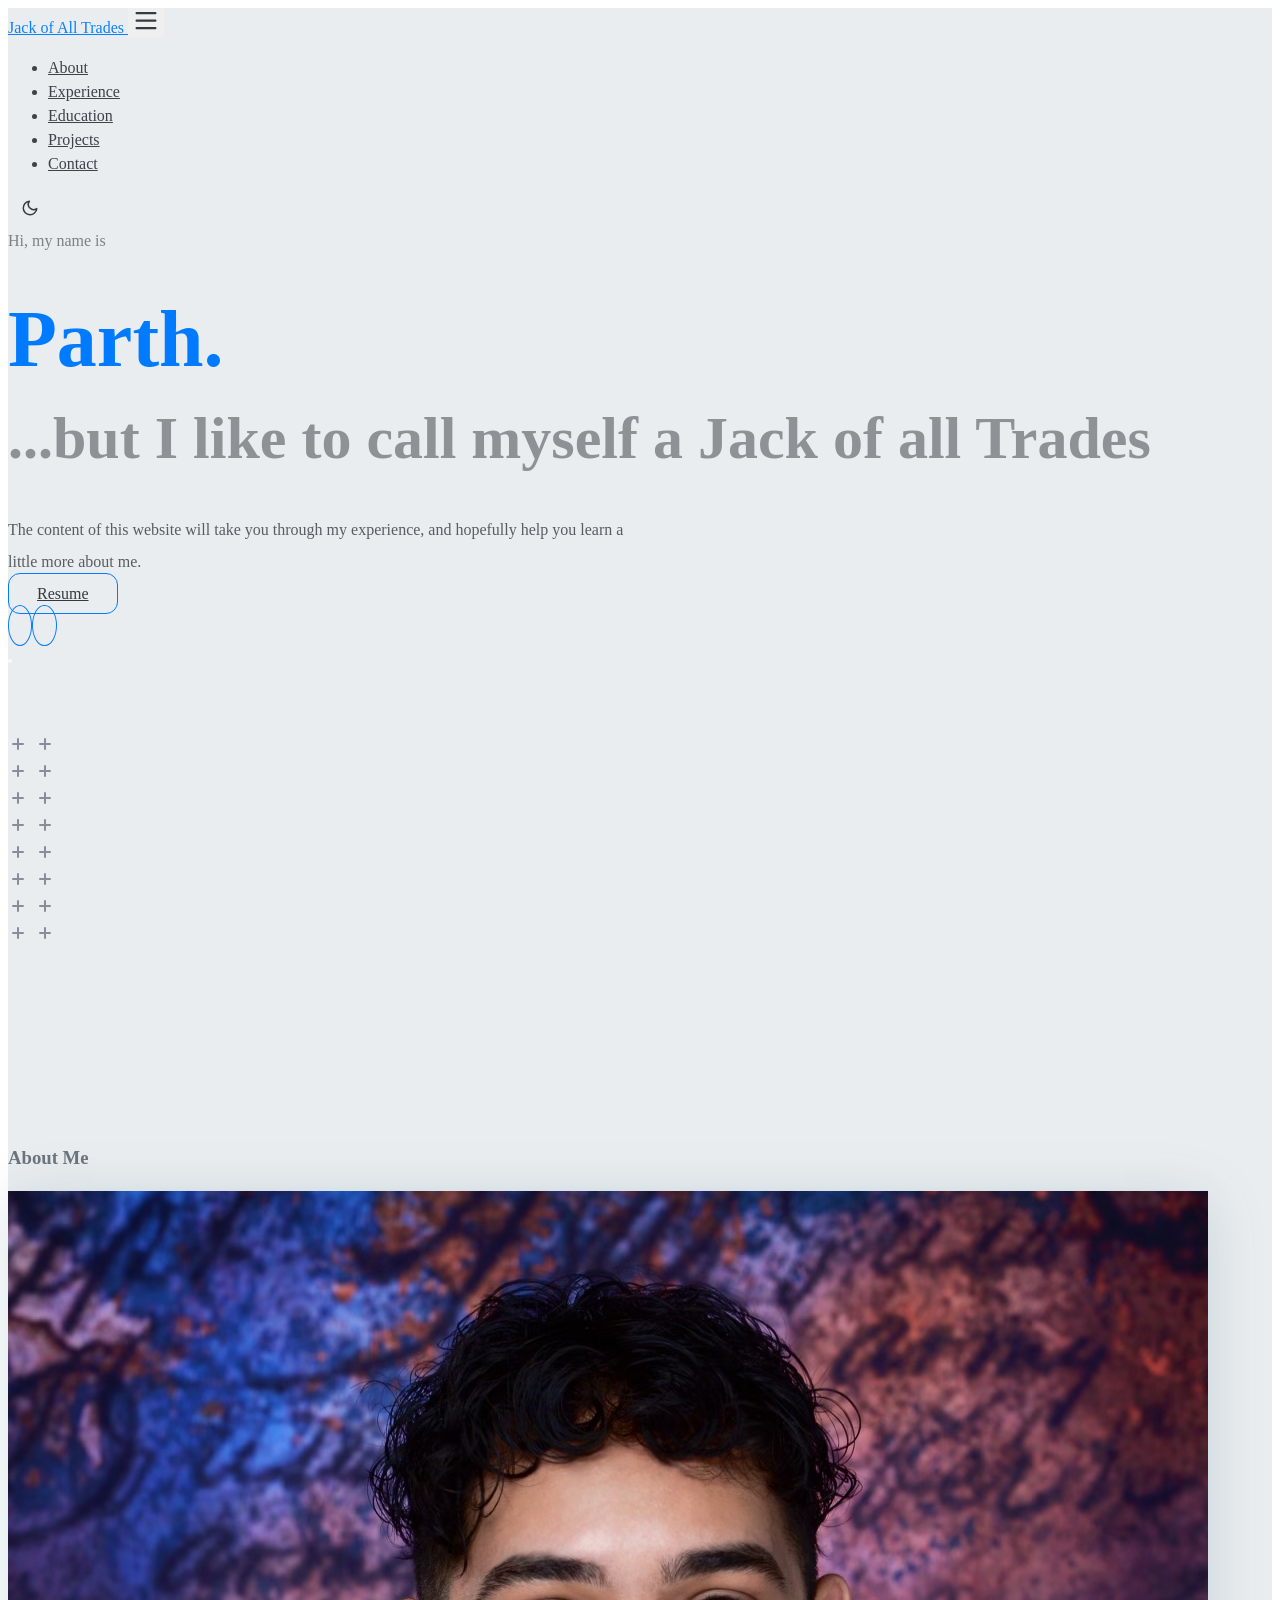
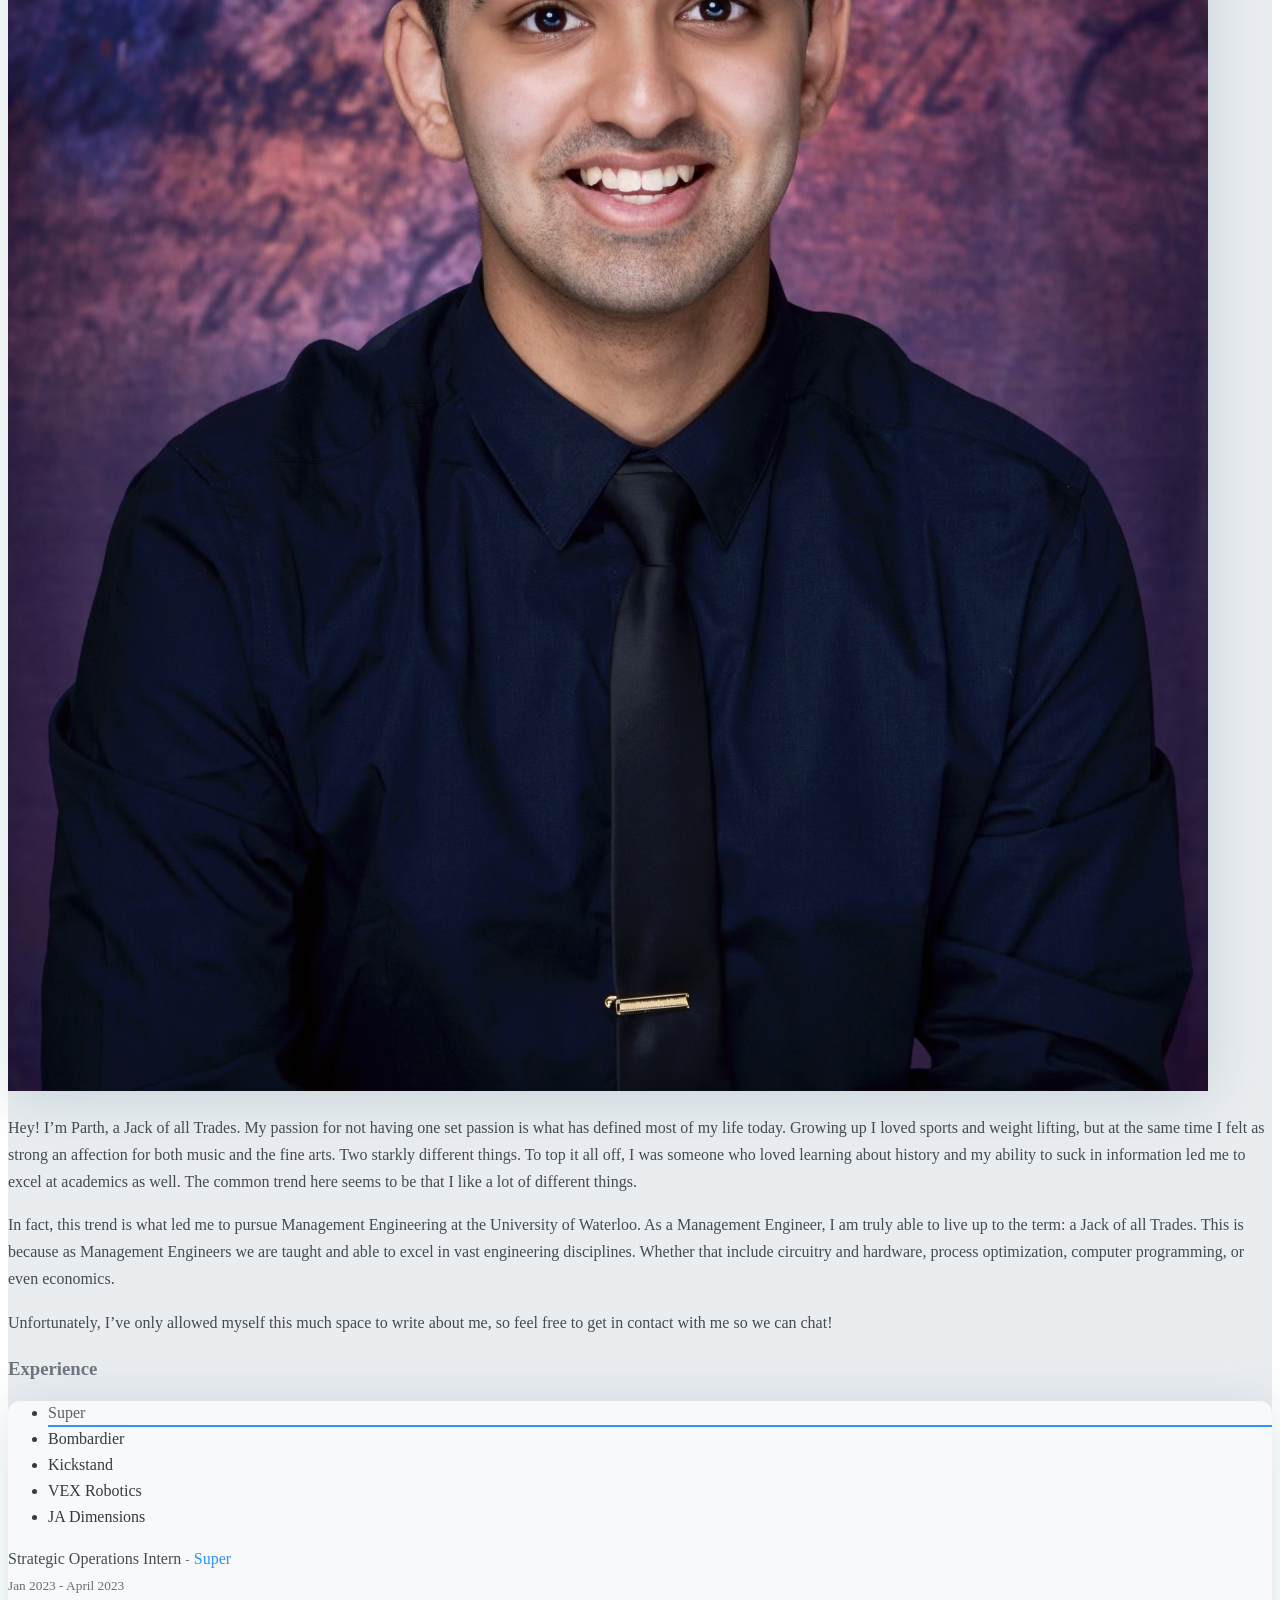
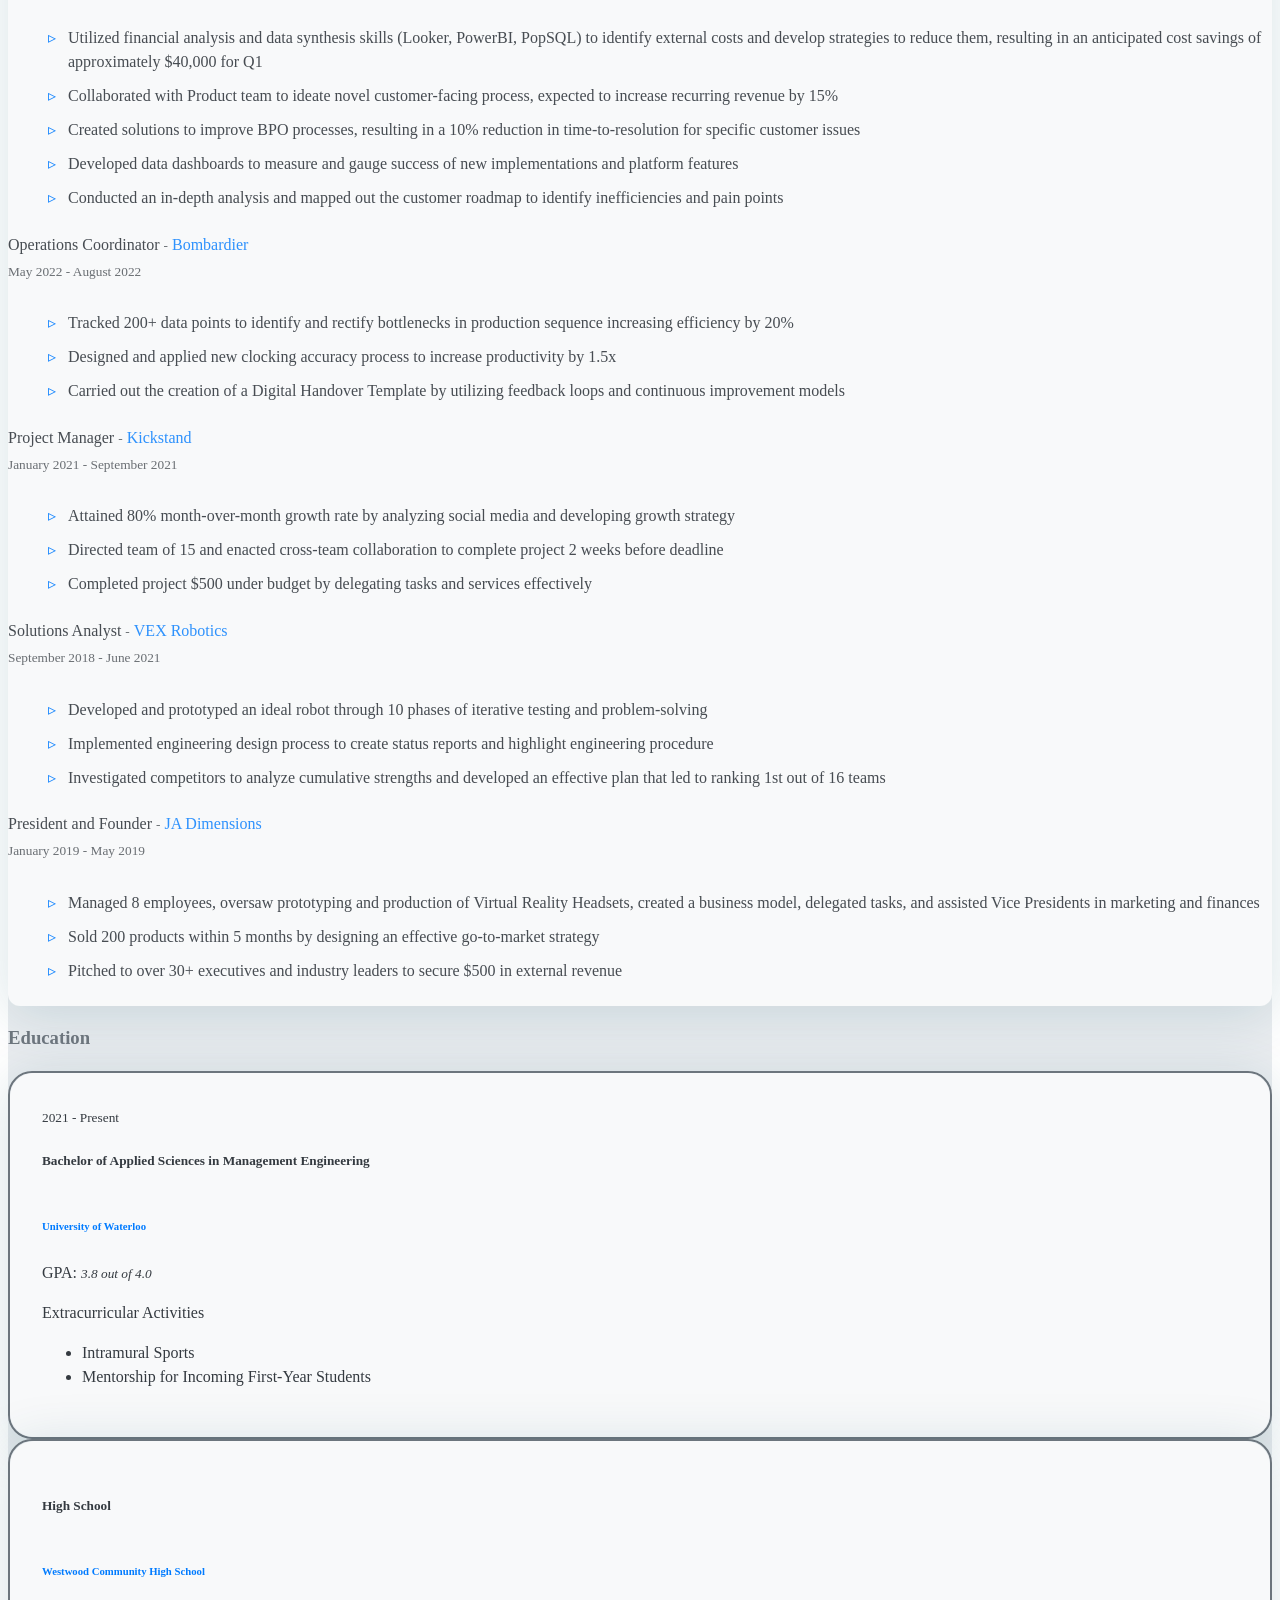
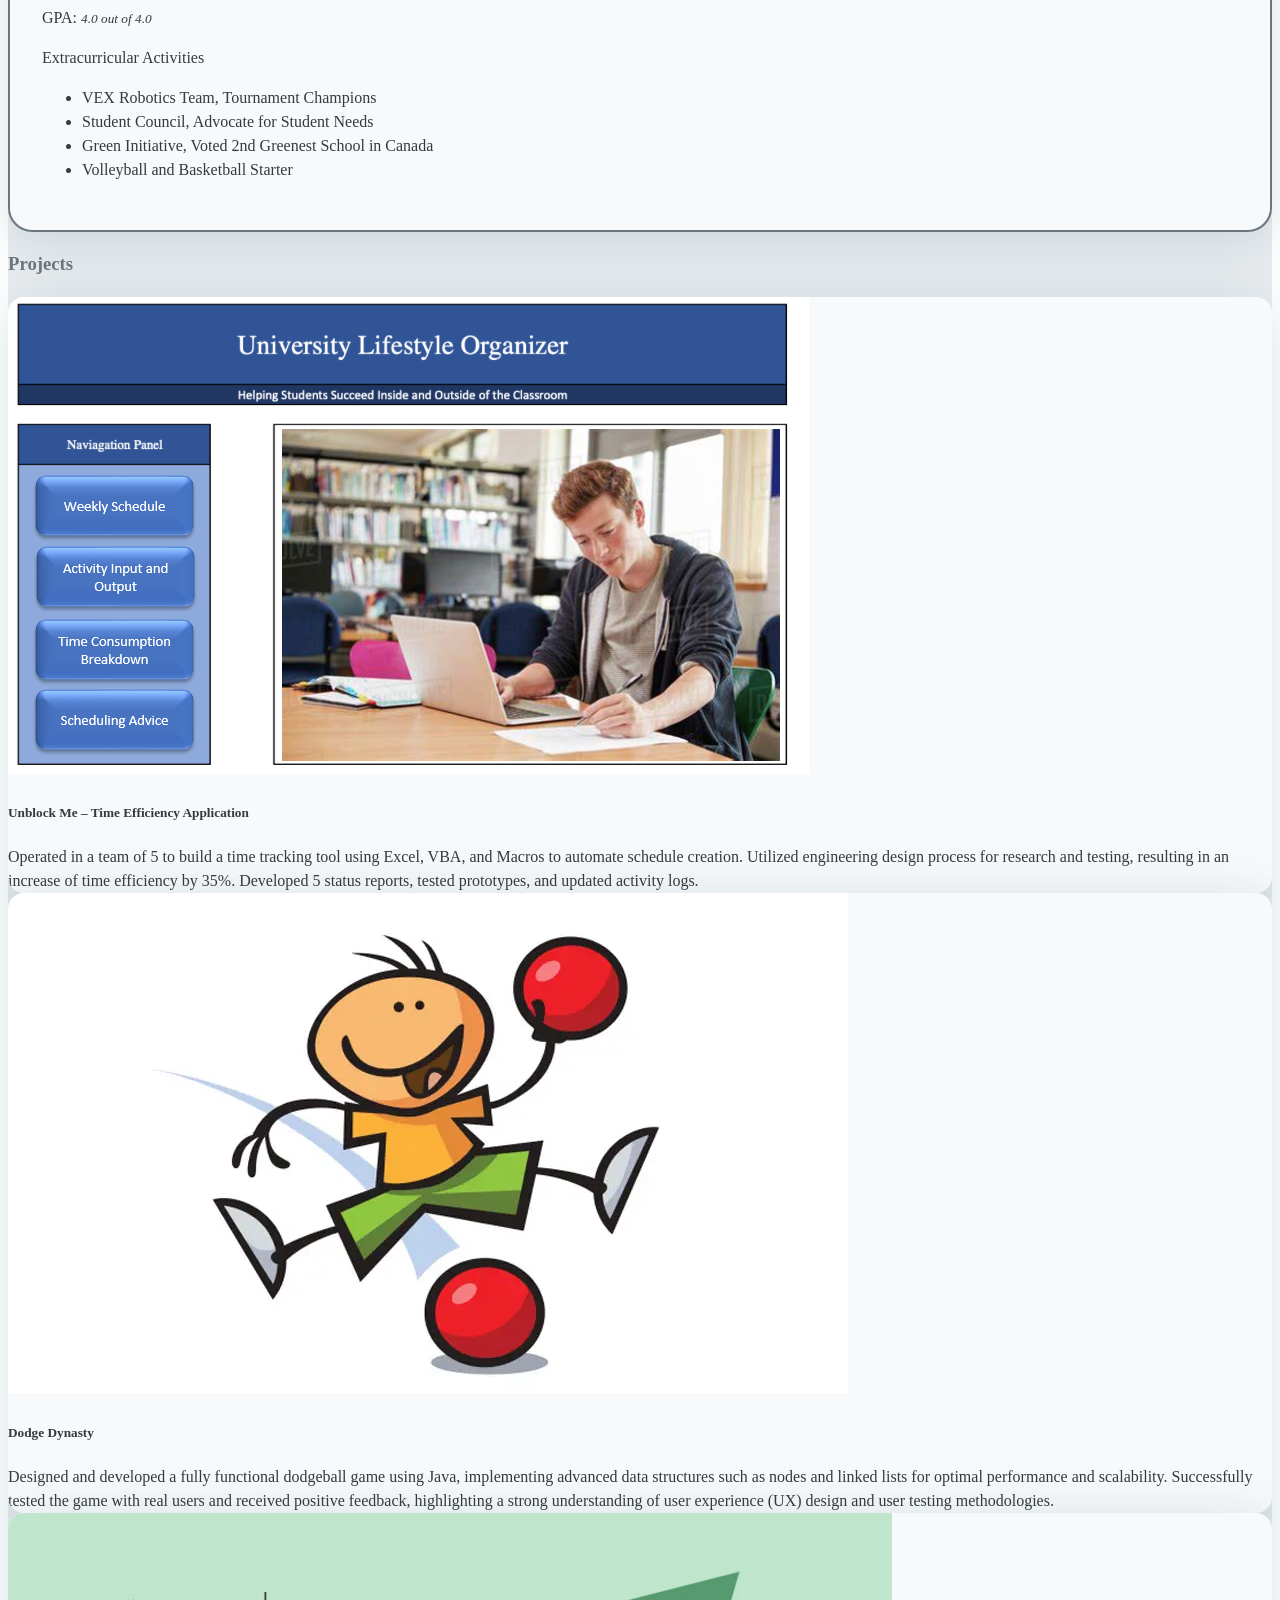
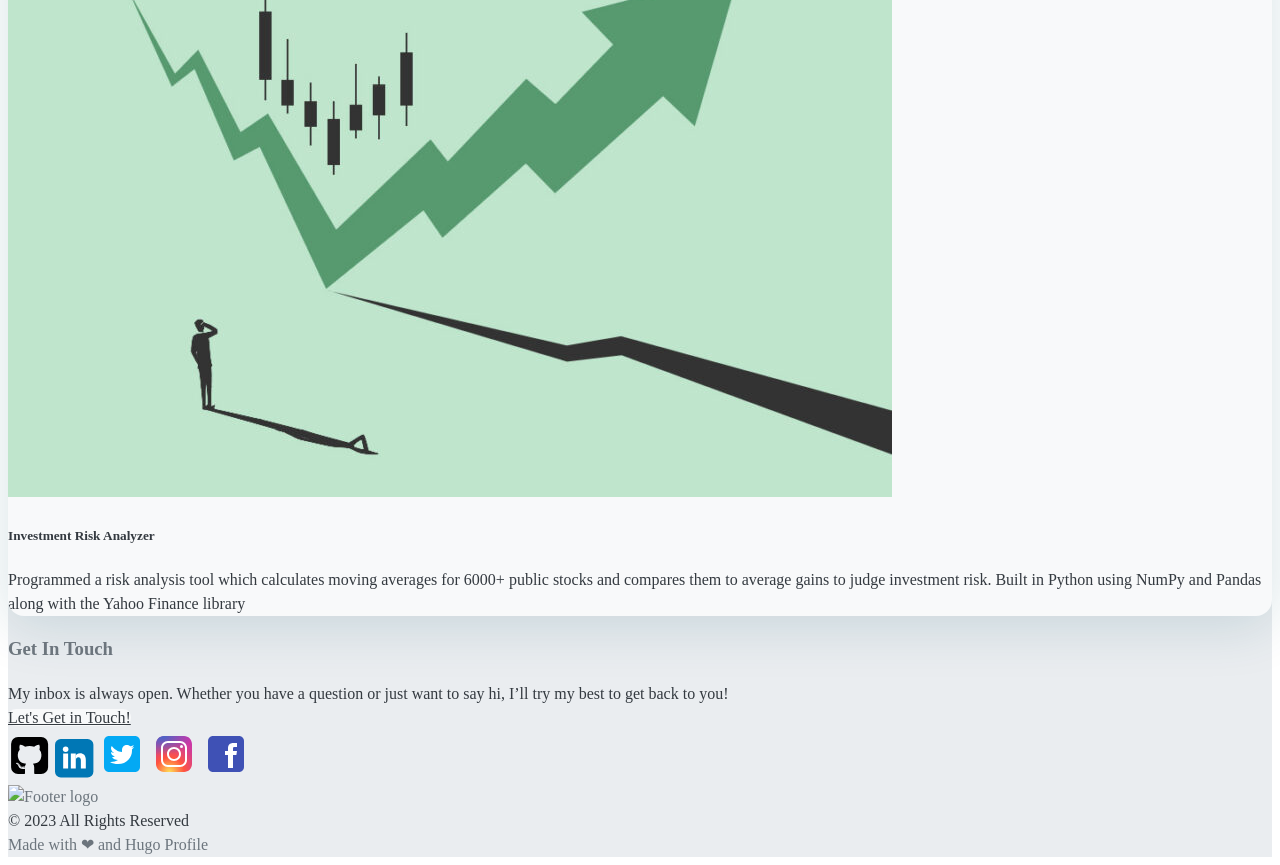
==== commit 1e049e2f: "resume" ====
--- a/index.html
+++ b/index.html
@@ -220,7 +220,7 @@
                 <div class="row">
                     <div class="col-auto h-100">
                         
-                        <a href="https://drive.google.com/file/d/1L4ssDJlH1FIMUOTh92PKFjWDuaxD_ei_/view?usp=sharing" class="btn">
+                        <a href="https://drive.google.com/file/d/1GnmAB-WiT7XvGIu9-nf_aRE60PKQnhbd/view?usp=sharing" class="btn">
                             Resume
                         </a>
                         
@@ -670,10 +670,11 @@
                             </div>
 
                             <ul>
-<li>Ideated and implemented new customer service process which is on track to expand recurring revenue by 15%</li>
-<li>Utilized financial analysis and data synthesis skills to identify external costs and develop strategies to reduce them, resulting in an anticipated cost savings of approximately $40,000 for Q1</li>
-<li>Collaborated with QA and Software teams to monitor BPO concerns and implemented solutions to improve processes and address their concerns, resulting in a 25% reduction in average time-to-resolution (TTR) for customer issues</li>
-<li>Received the “Exceeds Expectations” award for consistently surpassing performance expectations and delivering results</li>
+<li>Utilized financial analysis and data synthesis skills (Looker, PowerBI, PopSQL) to identify external costs and develop strategies to reduce them, resulting in an anticipated cost savings of approximately $40,000 for Q1</li>
+<li>Collaborated with Product team to ideate novel customer-facing process, expected to increase recurring revenue by 15%</li>
+<li>Created solutions to improve BPO processes, resulting in a 10% reduction in time-to-resolution for specific customer issues</li>
+<li>Developed data dashboards to measure and gauge success of new implementations and platform features</li>
+<li>Conducted an in-depth analysis and mapped out the customer roadmap to identify inefficiencies and pain points</li>
 </ul>
 
                         </div>
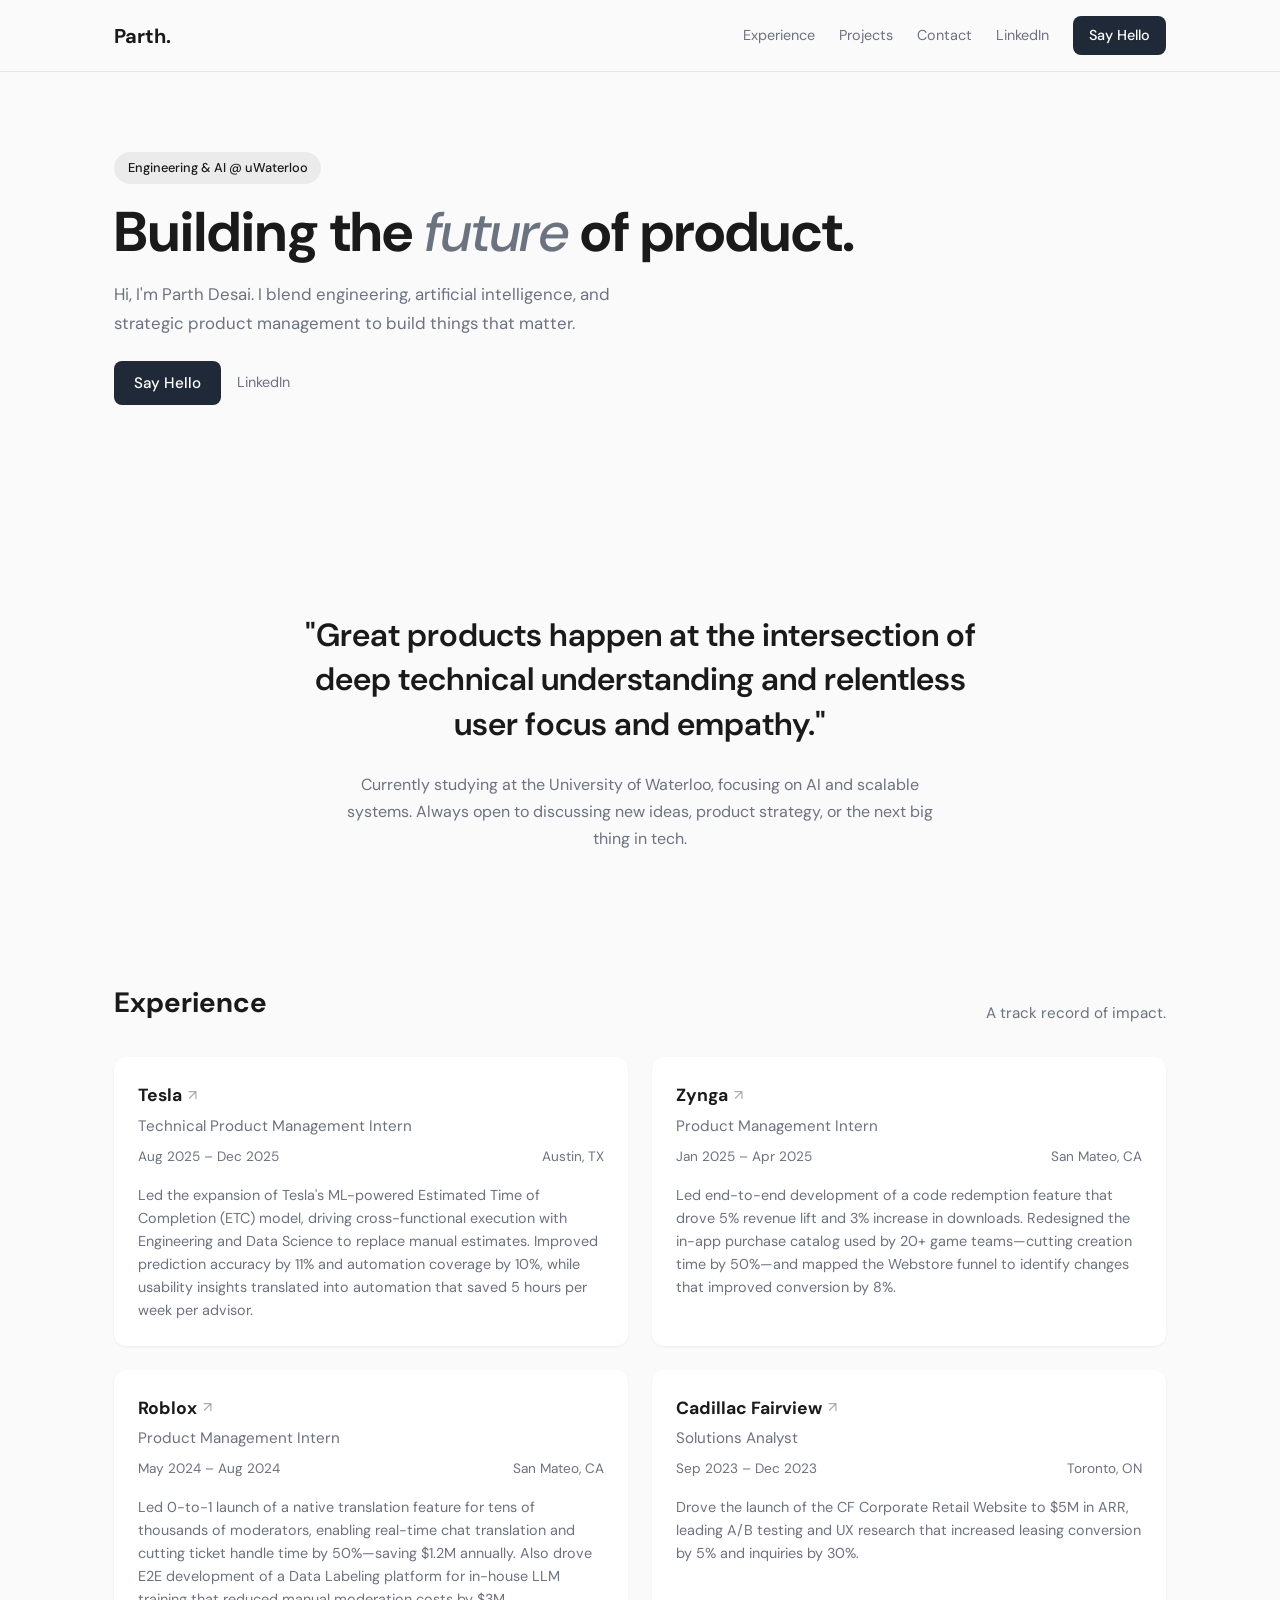
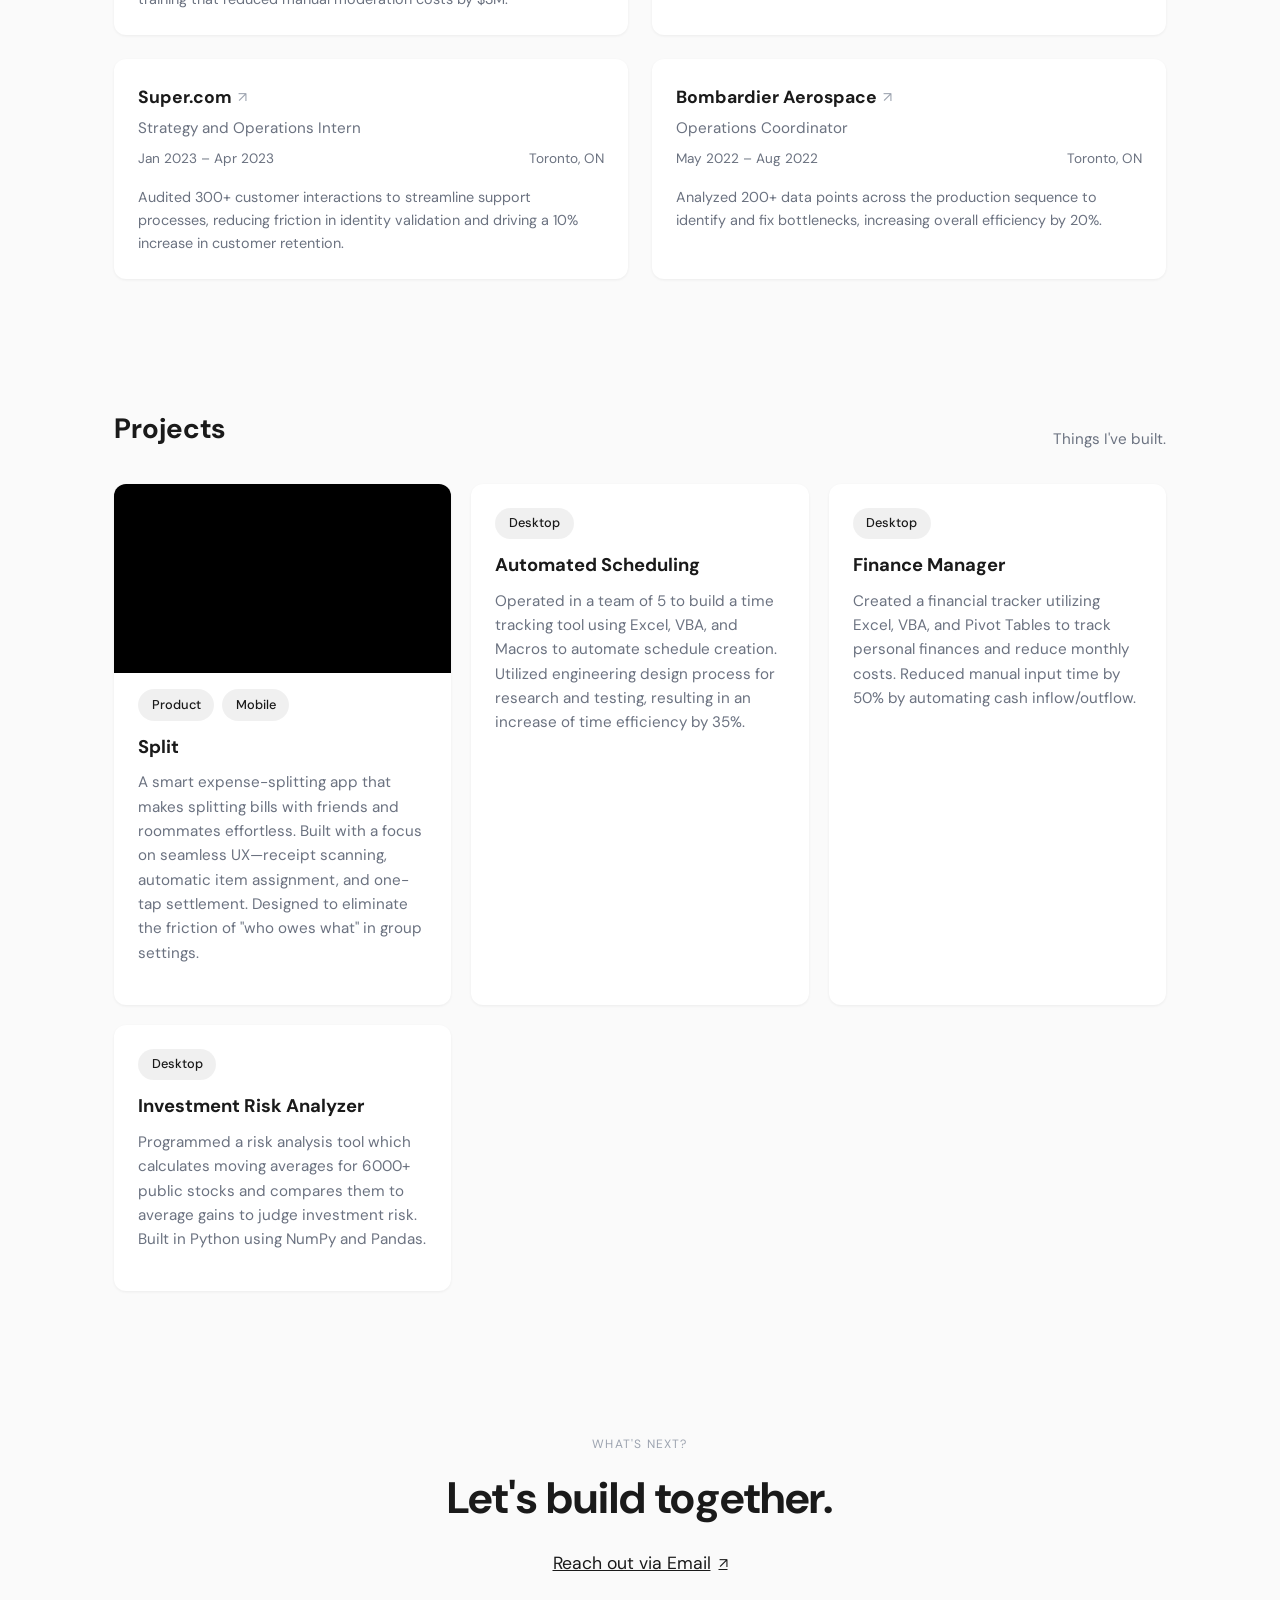
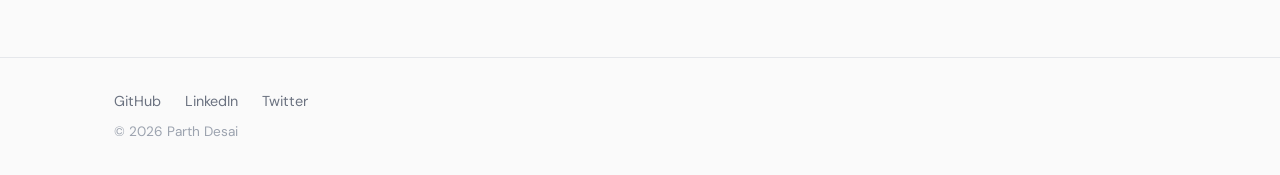
==== commit e16b295f: "deploy: Parthdsi/website@5e497843f760b60d2a1ada80af4b6e4600a1acb5" ====
--- a/index.html
+++ b/index.html
@@ -1,1208 +1,18 @@
 <!DOCTYPE html>
-<html>
-
-<head>
-	<meta name="generator" content="Hugo 0.101.0" /><meta charset="UTF-8">
-<meta name="viewport" content="width=device-width, initial-scale=1.0">
-<meta http-equiv="X-UA-Compatible" content="ie=edge">
-<link rel="icon" href=/fav.png type="image/gif">
-
-
-<link rel="preconnect" href="https://fonts.googleapis.com">
-<link rel="preconnect" href="https://fonts.gstatic.com" crossorigin>
-<link rel="preload"
-      as="style"
-      href="https://fonts.googleapis.com/css2?family=Alata&family=Lora:ital,wght@0,400;0,500;0,600;0,700;1,400;1,500;1,600;1,700&family=Roboto:ital,wght@0,100;0,300;0,400;0,500;0,700;0,900;1,100;1,300;1,400;1,500;1,700;1,900&display=swap"
->
-<link rel="stylesheet"
-      href="https://fonts.googleapis.com/css2?family=Alata&family=Lora:ital,wght@0,400;0,500;0,600;0,700;1,400;1,500;1,600;1,700&family=Roboto:ital,wght@0,100;0,300;0,400;0,500;0,700;0,900;1,100;1,300;1,400;1,500;1,700;1,900&display=swap"
-      media="print" onload="this.media='all'" />
-<noscript>
-  <link
-          href="https://fonts.googleapis.com/css2?family=Alata&family=Lora:ital,wght@0,400;0,500;0,600;0,700;1,400;1,500;1,600;1,700&family=Roboto:ital,wght@0,100;0,300;0,400;0,500;0,700;0,900;1,100;1,300;1,400;1,500;1,700;1,900&display=swap"
-          rel="stylesheet">
-</noscript>
-
-
-<link rel="stylesheet" href="/css/font.css" media="all">
-
-
-
-<script type="application/javascript">
-var doNotTrack = false;
-if (!doNotTrack) {
-	window.ga=window.ga||function(){(ga.q=ga.q||[]).push(arguments)};ga.l=+new Date;
-	ga('create', 'G-DWJJVE27WD', 'auto');
-	
-	ga('send', 'pageview');
-}
-</script>
-<script async src='https://www.google-analytics.com/analytics.js'></script>
-
-<meta property="og:title" content="Jack of All Trades" />
-<meta property="og:description" content="Text about my cool site" />
-<meta property="og:type" content="website" />
-<meta property="og:url" content="https://Parthdsi.github.io/" /><meta property="og:site_name" content="Jack of All Trades" />
-
-
-<meta name="twitter:card" content="summary"/>
-<meta name="twitter:title" content="Jack of All Trades"/>
-<meta name="twitter:description" content="Text about my cool site"/>
-
-
-<link rel="stylesheet" href="/bootstrap-5/css/bootstrap.min.css" media="all"><link rel="stylesheet" href="/css/header.css" media="all">
-<link rel="stylesheet" href="/css/footer.css" media="all">
-
-
-<link rel="stylesheet" href="/css/theme.css" media="all">
-
-
-
-
-<style>
-    :root {
-        --text-color: #343a40;
-        --text-secondary-color: #6c757d;
-        --background-color: #eaedf0;
-        --secondary-background-color: #64ffda1a;
-        --primary-color: #007bff;
-        --secondary-color: #f8f9fa;
-
-         
-        --text-color-dark: #e4e6eb;
-        --text-secondary-color-dark: #b0b3b8;
-        --background-color-dark: #18191a;
-        --secondary-background-color-dark: #212529;
-        --primary-color-dark: #ffffff;
-        --secondary-color-dark: #212529;
-    }
-    body {
-        font-size: 1rem;
-        font-weight: 400;
-        line-height: 1.5;
-        text-align: left;
-    }
-</style>
-
-<meta name="description" content=Text&#32;about&#32;my&#32;cool&#32;site>
-<link rel="stylesheet" href="/css/index.css" media="all">
-<link rel="stylesheet" href="/css/projects.css" media="all">
-
-
-<script defer src="/fontawesome-5/all-5.15.4.js"></script>
-
-  <title>
-Jack of All Trades
-
-  </title>
-</head>
-
-<body class="light" onload="loading()">
-  
-  
-<script>
-    if (localStorage.getItem("pref-theme") === "dark") {
-        document.body.classList.add('dark');
-    } else if (localStorage.getItem("pref-theme") === "light") {
-        document.body.classList.remove('dark')
-    } else if (window.matchMedia('(prefers-color-scheme: dark)').matches) {
-        document.body.classList.add('dark');
-    }
-
-</script>
-
-
-
-<header>
-    <nav class="pt-3 navbar navbar-expand-lg">
-        <div class="container-fluid mx-xs-2 mx-sm-5 mx-md-5 mx-lg-5">
-            
-            <a class="navbar-brand primary-font text-wrap" href="/">
-                
-                Jack of All Trades
-                
-            </a>
-
-            
-            <button class="navbar-toggler" type="button" data-bs-toggle="collapse" data-bs-target="#navbarContent"
-                aria-controls="navbarContent" aria-expanded="false" aria-label="Toggle navigation">
-                <svg aria-hidden="true" height="24" viewBox="0 0 16 16" version="1.1" width="24" data-view-component="true">
-                    <path fill-rule="evenodd" d="M1 2.75A.75.75 0 011.75 2h12.5a.75.75 0 110 1.5H1.75A.75.75 0 011 2.75zm0 5A.75.75 0 011.75 7h12.5a.75.75 0 110 1.5H1.75A.75.75 0 011 7.75zM1.75 12a.75.75 0 100 1.5h12.5a.75.75 0 100-1.5H1.75z"></path>
-                </svg>
-            </button>
-
-            
-            <div class="collapse navbar-collapse text-wrap primary-font" id="navbarContent">
-                <ul class="navbar-nav ms-auto text-center">
-                    
-                    <li class="nav-item navbar-text">
-                        <a class="nav-link" href="/#about" aria-label="about">About</a>
-                    </li>
-                    
-
-                    
-                    <li class="nav-item navbar-text">
-                        <a class="nav-link" href="/#experience"
-                            aria-label="experience">Experience</a>
-                    </li>
-                    
-
-                    
-                    <li class="nav-item navbar-text">
-                        <a class="nav-link" href="/#education"
-                            aria-label="education">Education</a>
-                    </li>
-                    
-
-                    
-                    <li class="nav-item navbar-text">
-                        <a class="nav-link" href="/#projects"
-                            aria-label="projects">Projects</a>
-                    </li>
-                    
-
-                    
-
-                    
-                    <li class="nav-item navbar-text">
-                        <a class="nav-link" href="/#contact"
-                            aria-label="contact">Contact</a>
-                    </li>
-                    
-
-                    
-                    
-                </ul>
-
-                
-                
-                <div class="text-center">
-                    <button id="theme-toggle">
-                        <svg id="moon" xmlns="http://www.w3.org/2000/svg" width="24" height="24" viewBox="0 0 24 24" fill="none" stroke="currentColor" stroke-width="2" stroke-linecap="round" stroke-linejoin="round">
-                            <path d="M21 12.79A9 9 0 1 1 11.21 3 7 7 0 0 0 21 12.79z"></path>
-                        </svg>
-                        <svg id="sun" xmlns="http://www.w3.org/2000/svg" width="24" height="24" viewBox="0 0 24 24" fill="none" stroke="currentColor" stroke-width="2" stroke-linecap="round" stroke-linejoin="round">
-                            <circle cx="12" cy="12" r="5"></circle>
-                            <line x1="12" y1="1" x2="12" y2="3"></line>
-                            <line x1="12" y1="21" x2="12" y2="23"></line>
-                            <line x1="4.22" y1="4.22" x2="5.64" y2="5.64"></line>
-                            <line x1="18.36" y1="18.36" x2="19.78" y2="19.78"></line>
-                            <line x1="1" y1="12" x2="3" y2="12"></line>
-                            <line x1="21" y1="12" x2="23" y2="12"></line>
-                            <line x1="4.22" y1="19.78" x2="5.64" y2="18.36"></line>
-                            <line x1="18.36" y1="5.64" x2="19.78" y2="4.22"></line>
-                        </svg>
-                    </button>
-                </div>
-            
-                
-            </div>
-        </div>
-    </nav>
-</header>
-<div id="content">
-<section id="hero" class="py-5 align-middle">
-    <div class="container px-3 px-sm-5 px-md-5 px-lg-5 pt-lg-3">
-        <div class="row">
-            <div class="col-sm-12 col-md-12 col-lg-8 content" id="primary-font">
-                <span class="subtitle">
-                    Hi, my name is
-                </span>
-                <h2>
-                    Parth.
-                </h2>
-                <h3>
-                    ...but I like to call myself a Jack of all Trades
-                </h3>
-                <p class="hero-content">
-                    The content of this website will take you through my experience, and hopefully help you learn a little more about me.
-                </p>
-                <div class="row">
-                    <div class="col-auto h-100">
-                        
-                        <a href="https://drive.google.com/file/d/1GnmAB-WiT7XvGIu9-nf_aRE60PKQnhbd/view?usp=sharing" class="btn">
-                            Resume
-                        </a>
-                        
-                    </div>
-                    <div class="col-auto px-0 h-100"><span id="loading-icons" style="display: none;">
-    
-    <span class="px-1">
-        <a href="https://github.com/Parthdsi" target="_blank" class="btn social-icon">
-            <i class="fab fa-github"></i>
-        </a>
-    </span>
-    
-    <span class="px-1">
-        <a href="https://twitter.com/parthdsi" target="_blank" class="btn social-icon">
-            <i class="fab fa-twitter"></i>
-        </a>
-    </span>
-    
-
-    
-</span></div>
-                </div>
-            </div>
-            <div class="col-sm-12 col-md-12 col-lg-4">
-                <div class="row justify-content-center">
-                    <div class="col-sm-12 col-md-9 pt-5 image px-5 px-md-5 px-lg-0 text-center">
-                        <img src="/me.png" 
-                            class="img-thumbnail mx-auto" 
-                            alt=""
-                        >
-                    </div>
-                </div>
-            </div>
-        </div>
-    </div>
-    <div class="hero-bottom-svg d-md-block d-lg-block d-none">
-        <svg xmlns="http://www.w3.org/2000/svg" width="201" height="201" viewBox="0 0 201 201">
-            <g id="Group_1168" data-name="Group 1168" transform="translate(-384 -1392)">
-                <rect id="Rectangle_2206" data-name="Rectangle 2206" width="12" height="2" rx="1"
-                    transform="translate(391 1392) rotate(90)" fill="#282f49" />
-                <rect id="Rectangle_2271" data-name="Rectangle 2271" width="12" height="2" rx="1"
-                    transform="translate(391 1500) rotate(90)" fill="#282f49" />
-                <rect id="Rectangle_2238" data-name="Rectangle 2238" width="12" height="2" rx="1"
-                    transform="translate(391 1446) rotate(90)" fill="#282f49" />
-                <rect id="Rectangle_2278" data-name="Rectangle 2278" width="12" height="2" rx="1"
-                    transform="translate(391 1554) rotate(90)" fill="#282f49" />
-                <rect id="Rectangle_2222" data-name="Rectangle 2222" width="12" height="2" rx="1"
-                    transform="translate(391 1419) rotate(90)" fill="#282f49" />
-                <rect id="Rectangle_2272" data-name="Rectangle 2272" width="12" height="2" rx="1"
-                    transform="translate(391 1527) rotate(90)" fill="#282f49" />
-                <rect id="Rectangle_2241" data-name="Rectangle 2241" width="12" height="2" rx="1"
-                    transform="translate(391 1473) rotate(90)" fill="#282f49" />
-                <rect id="Rectangle_2288" data-name="Rectangle 2288" width="12" height="2" rx="1"
-                    transform="translate(391 1581) rotate(90)" fill="#282f49" />
-                <rect id="Rectangle_2214" data-name="Rectangle 2214" width="12" height="2" rx="1"
-                    transform="translate(499 1392) rotate(90)" fill="#282f49" />
-                <rect id="Rectangle_2289" data-name="Rectangle 2289" width="12" height="2" rx="1"
-                    transform="translate(499 1500) rotate(90)" fill="#282f49" />
-                <rect id="Rectangle_2256" data-name="Rectangle 2256" width="12" height="2" rx="1"
-                    transform="translate(499 1446) rotate(90)" fill="#282f49" />
-                <rect id="Rectangle_2290" data-name="Rectangle 2290" width="12" height="2" rx="1"
-                    transform="translate(499 1554) rotate(90)" fill="#282f49" />
-                <rect id="Rectangle_2231" data-name="Rectangle 2231" width="12" height="2" rx="1"
-                    transform="translate(499 1419) rotate(90)" fill="#282f49" />
-                <rect id="Rectangle_2291" data-name="Rectangle 2291" width="12" height="2" rx="1"
-                    transform="translate(499 1527) rotate(90)" fill="#282f49" />
-                <rect id="Rectangle_2257" data-name="Rectangle 2257" width="12" height="2" rx="1"
-                    transform="translate(499 1473) rotate(90)" fill="#282f49" />
-                <rect id="Rectangle_2292" data-name="Rectangle 2292" width="12" height="2" rx="1"
-                    transform="translate(499 1581) rotate(90)" fill="#282f49" />
-                <rect id="Rectangle_2210" data-name="Rectangle 2210" width="12" height="2" rx="1"
-                    transform="translate(445 1392) rotate(90)" fill="#282f49" />
-                <rect id="Rectangle_2279" data-name="Rectangle 2279" width="12" height="2" rx="1"
-                    transform="translate(445 1500) rotate(90)" fill="#282f49" />
-                <rect id="Rectangle_2248" data-name="Rectangle 2248" width="12" height="2" rx="1"
-                    transform="translate(445 1446) rotate(90)" fill="#282f49" />
-                <rect id="Rectangle_2280" data-name="Rectangle 2280" width="12" height="2" rx="1"
-                    transform="translate(445 1554) rotate(90)" fill="#282f49" />
-                <rect id="Rectangle_2226" data-name="Rectangle 2226" width="12" height="2" rx="1"
-                    transform="translate(445 1419) rotate(90)" fill="#282f49" />
-                <rect id="Rectangle_2281" data-name="Rectangle 2281" width="12" height="2" rx="1"
-                    transform="translate(445 1527) rotate(90)" fill="#282f49" />
-                <rect id="Rectangle_2249" data-name="Rectangle 2249" width="12" height="2" rx="1"
-                    transform="translate(445 1473) rotate(90)" fill="#282f49" />
-                <rect id="Rectangle_2293" data-name="Rectangle 2293" width="12" height="2" rx="1"
-                    transform="translate(445 1581) rotate(90)" fill="#282f49" />
-                <rect id="Rectangle_2219" data-name="Rectangle 2219" width="12" height="2" rx="1"
-                    transform="translate(553 1392) rotate(90)" fill="#282f49" />
-                <rect id="Rectangle_2310" data-name="Rectangle 2310" width="12" height="2" rx="1"
-                    transform="translate(553 1500) rotate(90)" fill="#282f49" />
-                <rect id="Rectangle_2262" data-name="Rectangle 2262" width="12" height="2" rx="1"
-                    transform="translate(553 1446) rotate(90)" fill="#282f49" />
-                <rect id="Rectangle_2311" data-name="Rectangle 2311" width="12" height="2" rx="1"
-                    transform="translate(553 1554) rotate(90)" fill="#282f49" />
-                <rect id="Rectangle_2232" data-name="Rectangle 2232" width="12" height="2" rx="1"
-                    transform="translate(553 1419) rotate(90)" fill="#282f49" />
-                <rect id="Rectangle_2312" data-name="Rectangle 2312" width="12" height="2" rx="1"
-                    transform="translate(553 1527) rotate(90)" fill="#282f49" />
-                <rect id="Rectangle_2263" data-name="Rectangle 2263" width="12" height="2" rx="1"
-                    transform="translate(553 1473) rotate(90)" fill="#282f49" />
-                <rect id="Rectangle_2313" data-name="Rectangle 2313" width="12" height="2" rx="1"
-                    transform="translate(553 1581) rotate(90)" fill="#282f49" />
-                <rect id="Rectangle_2209" data-name="Rectangle 2209" width="12" height="2" rx="1"
-                    transform="translate(418 1392) rotate(90)" fill="#282f49" />
-                <rect id="Rectangle_2273" data-name="Rectangle 2273" width="12" height="2" rx="1"
-                    transform="translate(418 1500) rotate(90)" fill="#282f49" />
-                <rect id="Rectangle_2242" data-name="Rectangle 2242" width="12" height="2" rx="1"
-                    transform="translate(418 1446) rotate(90)" fill="#282f49" />
-                <rect id="Rectangle_2282" data-name="Rectangle 2282" width="12" height="2" rx="1"
-                    transform="translate(418 1554) rotate(90)" fill="#282f49" />
-                <rect id="Rectangle_2223" data-name="Rectangle 2223" width="12" height="2" rx="1"
-                    transform="translate(418 1419) rotate(90)" fill="#282f49" />
-                <rect id="Rectangle_2274" data-name="Rectangle 2274" width="12" height="2" rx="1"
-                    transform="translate(418 1527) rotate(90)" fill="#282f49" />
-                <rect id="Rectangle_2243" data-name="Rectangle 2243" width="12" height="2" rx="1"
-                    transform="translate(418 1473) rotate(90)" fill="#282f49" />
-                <rect id="Rectangle_2294" data-name="Rectangle 2294" width="12" height="2" rx="1"
-                    transform="translate(418 1581) rotate(90)" fill="#282f49" />
-                <rect id="Rectangle_2217" data-name="Rectangle 2217" width="12" height="2" rx="1"
-                    transform="translate(526 1392) rotate(90)" fill="#282f49" />
-                <rect id="Rectangle_2314" data-name="Rectangle 2314" width="12" height="2" rx="1"
-                    transform="translate(526 1500) rotate(90)" fill="#282f49" />
-                <rect id="Rectangle_2258" data-name="Rectangle 2258" width="12" height="2" rx="1"
-                    transform="translate(526 1446) rotate(90)" fill="#282f49" />
-                <rect id="Rectangle_2315" data-name="Rectangle 2315" width="12" height="2" rx="1"
-                    transform="translate(526 1554) rotate(90)" fill="#282f49" />
-                <rect id="Rectangle_2233" data-name="Rectangle 2233" width="12" height="2" rx="1"
-                    transform="translate(526 1419) rotate(90)" fill="#282f49" />
-                <rect id="Rectangle_2316" data-name="Rectangle 2316" width="12" height="2" rx="1"
-                    transform="translate(526 1527) rotate(90)" fill="#282f49" />
-                <rect id="Rectangle_2259" data-name="Rectangle 2259" width="12" height="2" rx="1"
-                    transform="translate(526 1473) rotate(90)" fill="#282f49" />
-                <rect id="Rectangle_2317" data-name="Rectangle 2317" width="12" height="2" rx="1"
-                    transform="translate(526 1581) rotate(90)" fill="#282f49" />
-                <rect id="Rectangle_2211" data-name="Rectangle 2211" width="12" height="2" rx="1"
-                    transform="translate(472 1392) rotate(90)" fill="#282f49" />
-                <rect id="Rectangle_2295" data-name="Rectangle 2295" width="12" height="2" rx="1"
-                    transform="translate(472 1500) rotate(90)" fill="#282f49" />
-                <rect id="Rectangle_2250" data-name="Rectangle 2250" width="12" height="2" rx="1"
-                    transform="translate(472 1446) rotate(90)" fill="#282f49" />
-                <rect id="Rectangle_2296" data-name="Rectangle 2296" width="12" height="2" rx="1"
-                    transform="translate(472 1554) rotate(90)" fill="#282f49" />
-                <rect id="Rectangle_2227" data-name="Rectangle 2227" width="12" height="2" rx="1"
-                    transform="translate(472 1419) rotate(90)" fill="#282f49" />
-                <rect id="Rectangle_2297" data-name="Rectangle 2297" width="12" height="2" rx="1"
-                    transform="translate(472 1527) rotate(90)" fill="#282f49" />
-                <rect id="Rectangle_2251" data-name="Rectangle 2251" width="12" height="2" rx="1"
-                    transform="translate(472 1473) rotate(90)" fill="#282f49" />
-                <rect id="Rectangle_2298" data-name="Rectangle 2298" width="12" height="2" rx="1"
-                    transform="translate(472 1581) rotate(90)" fill="#282f49" />
-                <rect id="Rectangle_2221" data-name="Rectangle 2221" width="12" height="2" rx="1"
-                    transform="translate(580 1392) rotate(90)" fill="#282f49" />
-                <rect id="Rectangle_2318" data-name="Rectangle 2318" width="12" height="2" rx="1"
-                    transform="translate(580 1500) rotate(90)" fill="#282f49" />
-                <rect id="Rectangle_2264" data-name="Rectangle 2264" width="12" height="2" rx="1"
-                    transform="translate(580 1446) rotate(90)" fill="#282f49" />
-                <rect id="Rectangle_2319" data-name="Rectangle 2319" width="12" height="2" rx="1"
-                    transform="translate(580 1554) rotate(90)" fill="#282f49" />
-                <rect id="Rectangle_2236" data-name="Rectangle 2236" width="12" height="2" rx="1"
-                    transform="translate(580 1419) rotate(90)" fill="#282f49" />
-                <rect id="Rectangle_2320" data-name="Rectangle 2320" width="12" height="2" rx="1"
-                    transform="translate(580 1527) rotate(90)" fill="#282f49" />
-                <rect id="Rectangle_2265" data-name="Rectangle 2265" width="12" height="2" rx="1"
-                    transform="translate(580 1473) rotate(90)" fill="#282f49" />
-                <rect id="Rectangle_2321" data-name="Rectangle 2321" width="12" height="2" rx="1"
-                    transform="translate(580 1581) rotate(90)" fill="#282f49" />
-                <rect id="Rectangle_2207" data-name="Rectangle 2207" width="12" height="2" rx="1"
-                    transform="translate(396 1399) rotate(-180)" fill="#282f49" />
-                <rect id="Rectangle_2270" data-name="Rectangle 2270" width="12" height="2" rx="1"
-                    transform="translate(396 1507) rotate(-180)" fill="#282f49" />
-                <rect id="Rectangle_2239" data-name="Rectangle 2239" width="12" height="2" rx="1"
-                    transform="translate(396 1453) rotate(-180)" fill="#282f49" />
-                <rect id="Rectangle_2283" data-name="Rectangle 2283" width="12" height="2" rx="1"
-                    transform="translate(396 1561) rotate(-180)" fill="#282f49" />
-                <rect id="Rectangle_2224" data-name="Rectangle 2224" width="12" height="2" rx="1"
-                    transform="translate(396 1426) rotate(-180)" fill="#282f49" />
-                <rect id="Rectangle_2275" data-name="Rectangle 2275" width="12" height="2" rx="1"
-                    transform="translate(396 1534) rotate(-180)" fill="#282f49" />
-                <rect id="Rectangle_2244" data-name="Rectangle 2244" width="12" height="2" rx="1"
-                    transform="translate(396 1480) rotate(-180)" fill="#282f49" />
-                <rect id="Rectangle_2299" data-name="Rectangle 2299" width="12" height="2" rx="1"
-                    transform="translate(396 1588) rotate(-180)" fill="#282f49" />
-                <rect id="Rectangle_2215" data-name="Rectangle 2215" width="12" height="2" rx="1"
-                    transform="translate(504 1399) rotate(-180)" fill="#282f49" />
-                <rect id="Rectangle_2300" data-name="Rectangle 2300" width="12" height="2" rx="1"
-                    transform="translate(504 1507) rotate(-180)" fill="#282f49" />
-                <rect id="Rectangle_2252" data-name="Rectangle 2252" width="12" height="2" rx="1"
-                    transform="translate(504 1453) rotate(-180)" fill="#282f49" />
-                <rect id="Rectangle_2301" data-name="Rectangle 2301" width="12" height="2" rx="1"
-                    transform="translate(504 1561) rotate(-180)" fill="#282f49" />
-                <rect id="Rectangle_2228" data-name="Rectangle 2228" width="12" height="2" rx="1"
-                    transform="translate(504 1426) rotate(-180)" fill="#282f49" />
-                <rect id="Rectangle_2302" data-name="Rectangle 2302" width="12" height="2" rx="1"
-                    transform="translate(504 1534) rotate(-180)" fill="#282f49" />
-                <rect id="Rectangle_2253" data-name="Rectangle 2253" width="12" height="2" rx="1"
-                    transform="translate(504 1480) rotate(-180)" fill="#282f49" />
-                <rect id="Rectangle_2303" data-name="Rectangle 2303" width="12" height="2" rx="1"
-                    transform="translate(504 1588) rotate(-180)" fill="#282f49" />
-                <rect id="Rectangle_2212" data-name="Rectangle 2212" width="12" height="2" rx="1"
-                    transform="translate(450 1399) rotate(-180)" fill="#282f49" />
-                <rect id="Rectangle_2284" data-name="Rectangle 2284" width="12" height="2" rx="1"
-                    transform="translate(450 1507) rotate(-180)" fill="#282f49" />
-                <rect id="Rectangle_2245" data-name="Rectangle 2245" width="12" height="2" rx="1"
-                    transform="translate(450 1453) rotate(-180)" fill="#282f49" />
-                <rect id="Rectangle_2285" data-name="Rectangle 2285" width="12" height="2" rx="1"
-                    transform="translate(450 1561) rotate(-180)" fill="#282f49" />
-                <rect id="Rectangle_2229" data-name="Rectangle 2229" width="12" height="2" rx="1"
-                    transform="translate(450 1426) rotate(-180)" fill="#282f49" />
-                <rect id="Rectangle_2286" data-name="Rectangle 2286" width="12" height="2" rx="1"
-                    transform="translate(450 1534) rotate(-180)" fill="#282f49" />
-                <rect id="Rectangle_2246" data-name="Rectangle 2246" width="12" height="2" rx="1"
-                    transform="translate(450 1480) rotate(-180)" fill="#282f49" />
-                <rect id="Rectangle_2304" data-name="Rectangle 2304" width="12" height="2" rx="1"
-                    transform="translate(450 1588) rotate(-180)" fill="#282f49" />
-                <rect id="Rectangle_2218" data-name="Rectangle 2218" width="12" height="2" rx="1"
-                    transform="translate(558 1399) rotate(-180)" fill="#282f49" />
-                <rect id="Rectangle_2322" data-name="Rectangle 2322" width="12" height="2" rx="1"
-                    transform="translate(558 1507) rotate(-180)" fill="#282f49" />
-                <rect id="Rectangle_2266" data-name="Rectangle 2266" width="12" height="2" rx="1"
-                    transform="translate(558 1453) rotate(-180)" fill="#282f49" />
-                <rect id="Rectangle_2323" data-name="Rectangle 2323" width="12" height="2" rx="1"
-                    transform="translate(558 1561) rotate(-180)" fill="#282f49" />
-                <rect id="Rectangle_2234" data-name="Rectangle 2234" width="12" height="2" rx="1"
-                    transform="translate(558 1426) rotate(-180)" fill="#282f49" />
-                <rect id="Rectangle_2324" data-name="Rectangle 2324" width="12" height="2" rx="1"
-                    transform="translate(558 1534) rotate(-180)" fill="#282f49" />
-                <rect id="Rectangle_2267" data-name="Rectangle 2267" width="12" height="2" rx="1"
-                    transform="translate(558 1480) rotate(-180)" fill="#282f49" />
-                <rect id="Rectangle_2325" data-name="Rectangle 2325" width="12" height="2" rx="1"
-                    transform="translate(558 1588) rotate(-180)" fill="#282f49" />
-                <rect id="Rectangle_2208" data-name="Rectangle 2208" width="12" height="2" rx="1"
-                    transform="translate(423 1399) rotate(-180)" fill="#282f49" />
-                <rect id="Rectangle_2276" data-name="Rectangle 2276" width="12" height="2" rx="1"
-                    transform="translate(423 1507) rotate(-180)" fill="#282f49" />
-                <rect id="Rectangle_2240" data-name="Rectangle 2240" width="12" height="2" rx="1"
-                    transform="translate(423 1453) rotate(-180)" fill="#282f49" />
-                <rect id="Rectangle_2287" data-name="Rectangle 2287" width="12" height="2" rx="1"
-                    transform="translate(423 1561) rotate(-180)" fill="#282f49" />
-                <rect id="Rectangle_2225" data-name="Rectangle 2225" width="12" height="2" rx="1"
-                    transform="translate(423 1426) rotate(-180)" fill="#282f49" />
-                <rect id="Rectangle_2277" data-name="Rectangle 2277" width="12" height="2" rx="1"
-                    transform="translate(423 1534) rotate(-180)" fill="#282f49" />
-                <rect id="Rectangle_2247" data-name="Rectangle 2247" width="12" height="2" rx="1"
-                    transform="translate(423 1480) rotate(-180)" fill="#282f49" />
-                <rect id="Rectangle_2305" data-name="Rectangle 2305" width="12" height="2" rx="1"
-                    transform="translate(423 1588) rotate(-180)" fill="#282f49" />
-                <rect id="Rectangle_2216" data-name="Rectangle 2216" width="12" height="2" rx="1"
-                    transform="translate(531 1399) rotate(-180)" fill="#282f49" />
-                <rect id="Rectangle_2326" data-name="Rectangle 2326" width="12" height="2" rx="1"
-                    transform="translate(531 1507) rotate(-180)" fill="#282f49" />
-                <rect id="Rectangle_2260" data-name="Rectangle 2260" width="12" height="2" rx="1"
-                    transform="translate(531 1453) rotate(-180)" fill="#282f49" />
-                <rect id="Rectangle_2327" data-name="Rectangle 2327" width="12" height="2" rx="1"
-                    transform="translate(531 1561) rotate(-180)" fill="#282f49" />
-                <rect id="Rectangle_2235" data-name="Rectangle 2235" width="12" height="2" rx="1"
-                    transform="translate(531 1426) rotate(-180)" fill="#282f49" />
-                <rect id="Rectangle_2328" data-name="Rectangle 2328" width="12" height="2" rx="1"
-                    transform="translate(531 1534) rotate(-180)" fill="#282f49" />
-                <rect id="Rectangle_2261" data-name="Rectangle 2261" width="12" height="2" rx="1"
-                    transform="translate(531 1480) rotate(-180)" fill="#282f49" />
-                <rect id="Rectangle_2329" data-name="Rectangle 2329" width="12" height="2" rx="1"
-                    transform="translate(531 1588) rotate(-180)" fill="#282f49" />
-                <rect id="Rectangle_2213" data-name="Rectangle 2213" width="12" height="2" rx="1"
-                    transform="translate(477 1399) rotate(-180)" fill="#282f49" />
-                <rect id="Rectangle_2306" data-name="Rectangle 2306" width="12" height="2" rx="1"
-                    transform="translate(477 1507) rotate(-180)" fill="#282f49" />
-                <rect id="Rectangle_2254" data-name="Rectangle 2254" width="12" height="2" rx="1"
-                    transform="translate(477 1453) rotate(-180)" fill="#282f49" />
-                <rect id="Rectangle_2307" data-name="Rectangle 2307" width="12" height="2" rx="1"
-                    transform="translate(477 1561) rotate(-180)" fill="#282f49" />
-                <rect id="Rectangle_2230" data-name="Rectangle 2230" width="12" height="2" rx="1"
-                    transform="translate(477 1426) rotate(-180)" fill="#282f49" />
-                <rect id="Rectangle_2308" data-name="Rectangle 2308" width="12" height="2" rx="1"
-                    transform="translate(477 1534) rotate(-180)" fill="#282f49" />
-                <rect id="Rectangle_2255" data-name="Rectangle 2255" width="12" height="2" rx="1"
-                    transform="translate(477 1480) rotate(-180)" fill="#282f49" />
-                <rect id="Rectangle_2309" data-name="Rectangle 2309" width="12" height="2" rx="1"
-                    transform="translate(477 1588) rotate(-180)" fill="#282f49" />
-                <rect id="Rectangle_2220" data-name="Rectangle 2220" width="12" height="2" rx="1"
-                    transform="translate(585 1399) rotate(-180)" fill="#282f49" />
-                <rect id="Rectangle_2330" data-name="Rectangle 2330" width="12" height="2" rx="1"
-                    transform="translate(585 1507) rotate(-180)" fill="#282f49" />
-                <rect id="Rectangle_2268" data-name="Rectangle 2268" width="12" height="2" rx="1"
-                    transform="translate(585 1453) rotate(-180)" fill="#282f49" />
-                <rect id="Rectangle_2331" data-name="Rectangle 2331" width="12" height="2" rx="1"
-                    transform="translate(585 1561) rotate(-180)" fill="#282f49" />
-                <rect id="Rectangle_2237" data-name="Rectangle 2237" width="12" height="2" rx="1"
-                    transform="translate(585 1426) rotate(-180)" fill="#282f49" />
-                <rect id="Rectangle_2332" data-name="Rectangle 2332" width="12" height="2" rx="1"
-                    transform="translate(585 1534) rotate(-180)" fill="#282f49" />
-                <rect id="Rectangle_2269" data-name="Rectangle 2269" width="12" height="2" rx="1"
-                    transform="translate(585 1480) rotate(-180)" fill="#282f49" />
-                <rect id="Rectangle_2333" data-name="Rectangle 2333" width="12" height="2" rx="1"
-                    transform="translate(585 1588) rotate(-180)" fill="#282f49" />
-            </g>
-        </svg>
-    </div>
-</section>
-
-<section id="about" class="py-0 py-sm-5">
-    <div class="container bg-transparent">
-        <h3 class="text-center bg-transparent">About Me</h3>
-        <div class="bg-transparent row justify-content-center px-3 py-5">
-            
-            <div class="col-sm-12 col-md-8 col-lg-4 mb-5 mb-sm-0 mb-md-5 mb-lg-0 d-none d-sm-none d-md-block">
-                <div class="image d-flex px-5">
-                    <img src="/me3.png" class="img-thumbnail mx-auto rounded-circle" alt="">
-                </div>
-            </div>
-            
-            <div class="col-sm-12 col-md-12 col-lg-8 content">
-                <p>Hey! I’m Parth, a Jack of all Trades. My passion for not having one set passion is what has defined most of my life today. Growing up I loved sports and weight lifting, but at the same time I felt as strong an affection for both music and the fine arts. Two starkly different things. To top it all off, I was someone who loved learning about history and my ability to suck in information led me to excel at academics as well. The common trend here seems to be that I like a lot of different things.</p>
-<p>In fact, this trend is what led me to pursue Management Engineering at the University of Waterloo. As a Management Engineer, I am truly able to live up to the term: a Jack of all Trades. This is because as Management Engineers we are taught and able to excel in vast engineering disciplines. Whether that include circuitry and hardware, process optimization, computer programming, or even economics.</p>
-<p>Unfortunately, I’ve only allowed myself this much space to write about me, so feel free to get in contact with me so we can chat!</p>
-
-
-                
-            </div>
-        </div>
-    </div>
-</section>
-
-<section id="experience" class="py-5">
-    <div class="container">
-        <h3 class="text-center">Experience</h3>
-        <div class="row justify-content-center">
-            <div class="col-sm-12 col-md-8 col-lg-8 py-5">
-                <div class="experience-container px-3 pt-2">
-                    <ul class="nav nav-pills mb-3 bg-transparent" id="pills-tab" role="tablist">
-                        
-                        
-                        <li class="nav-item px-1 bg-transparent" role="presentation">
-                            <div 
-                                class="nav-link active bg-transparent" 
-                                aria-selected="true" 
-                                type="button"
-                                role="tab" 
-                                data-bs-toggle="pill"
-                                id='Super-Jan-2023---April-2023-tab'
-                                data-bs-target='#pills-Super-Jan-2023---April-2023'
-                                aria-controls='Super-Jan-2023---April-2023' 
-                            >
-                                Super
-                            </div>
-                        </li>
-                        
-                        
-                        
-                        <li class="nav-item px-1 bg-transparent" role="presentation">
-                            <div 
-                                class="nav-link bg-transparent" 
-                                aria-selected="true" 
-                                type="button"
-                                role="tab" 
-                                data-bs-toggle="pill"
-                                id='Bombardier-May-2022---August-2022-tab'
-                                data-bs-target='#pills-Bombardier-May-2022---August-2022' 
-                                aria-controls='Bombardier-May-2022---August-2022'
-                            >
-                                Bombardier
-                            </div>
-                        </li>
-                        
-                        
-                        
-                        <li class="nav-item px-1 bg-transparent" role="presentation">
-                            <div 
-                                class="nav-link bg-transparent" 
-                                aria-selected="true" 
-                                type="button"
-                                role="tab" 
-                                data-bs-toggle="pill"
-                                id='Kickstand-January-2021---September-2021-tab'
-                                data-bs-target='#pills-Kickstand-January-2021---September-2021' 
-                                aria-controls='Kickstand-January-2021---September-2021'
-                            >
-                                Kickstand
-                            </div>
-                        </li>
-                        
-                        
-                        
-                        <li class="nav-item px-1 bg-transparent" role="presentation">
-                            <div 
-                                class="nav-link bg-transparent" 
-                                aria-selected="true" 
-                                type="button"
-                                role="tab" 
-                                data-bs-toggle="pill"
-                                id='VEX-Robotics-September-2018---June-2021-tab'
-                                data-bs-target='#pills-VEX-Robotics-September-2018---June-2021' 
-                                aria-controls='VEX-Robotics-September-2018---June-2021'
-                            >
-                                VEX Robotics
-                            </div>
-                        </li>
-                        
-                        
-                        
-                        <li class="nav-item px-1 bg-transparent" role="presentation">
-                            <div 
-                                class="nav-link bg-transparent" 
-                                aria-selected="true" 
-                                type="button"
-                                role="tab" 
-                                data-bs-toggle="pill"
-                                id='JA-Dimensions-January-2019---May-2019-tab'
-                                data-bs-target='#pills-JA-Dimensions-January-2019---May-2019' 
-                                aria-controls='JA-Dimensions-January-2019---May-2019'
-                            >
-                                JA Dimensions
-                            </div>
-                        </li>
-                        
-                        
-                    </ul>
-                    <div class="tab-content pb-5 pt-2 bg-transparent primary-font" id="pills-tabContent">
-                        
-                        
-                        <div 
-                            class="tab-pane fade show active bg-transparent" 
-                            role="tabpanel"
-                            id='pills-Super-Jan-2023---April-2023'
-                            aria-labelledby='pills-Super-Jan-2023---April-2023-tab'
-                        >
-                            <div>
-                                <span class="h4">Strategic Operations Intern</span>
-                                <small>-</small>
-                                <a href="http://www.super.com/" target="_blank">Super</a>
-                                <div class="pb-1">
-                                    <small>Jan 2023 - April 2023</small>
-                                    
-                                    <span class="p-2">
-                                        <span 
-                                            style="cursor: pointer;" 
-                                            data-bs-toggle="tooltip" 
-                                            data-bs-placement="top" 
-                                            data-bs-original-title=Working&#32;as&#32;a&#32;Strategic&#32;Operations&#32;Intern&#32;at&#32;Super
-                                        >
-                                            <i class="fas fa-info-circle fa-xs"></i>
-                                        </span>
-                                    </span>
-                                    
-                                </div>
-
-                                
-                            </div>
-
-                            <ul>
-<li>Utilized financial analysis and data synthesis skills (Looker, PowerBI, PopSQL) to identify external costs and develop strategies to reduce them, resulting in an anticipated cost savings of approximately $40,000 for Q1</li>
-<li>Collaborated with Product team to ideate novel customer-facing process, expected to increase recurring revenue by 15%</li>
-<li>Created solutions to improve BPO processes, resulting in a 10% reduction in time-to-resolution for specific customer issues</li>
-<li>Developed data dashboards to measure and gauge success of new implementations and platform features</li>
-<li>Conducted an in-depth analysis and mapped out the customer roadmap to identify inefficiencies and pain points</li>
-</ul>
-
-                        </div>
-                        
-                        
-                        
-                        <div 
-                            class="tab-pane fade bg-transparent" 
-                            role="tabpanel"
-                            id='pills-Bombardier-May-2022---August-2022'
-                            aria-labelledby='pills-Bombardier-May-2022---August-2022-tab'
-                        >
-                            <div>
-                                <span class="h4">Operations Coordinator</span>
-                                <small>-</small>
-                                <a href="http://www.bombardier.com/" target="_blank">Bombardier</a>
-                                
-                                <div class="pb-1">
-                                    <small>May 2022 - August 2022</small>
-                                    
-                                    <span class="p-2">
-                                        <span 
-                                            style="cursor: pointer;" 
-                                            data-bs-toggle="tooltip" 
-                                            data-bs-placement="top" 
-                                            data-bs-original-title=Worked&#32;as&#32;a&#32;Operations&#32;Coordinator&#32;at&#32;Bombardier
-                                        > 
-                                            <i class="fas fa-info-circle fa-xs"></i>
-                                        </span>
-                                    </span>
-                                    
-                                </div>
-                                
-                                
-                            </div>
-
-                            <div class="pt-2">
-                                <ul>
-<li>Tracked 200+ data points to identify and rectify bottlenecks in production sequence increasing efficiency by 20%</li>
-<li>Designed and applied new clocking accuracy process to increase productivity by 1.5x</li>
-<li>Carried out the creation of a Digital Handover Template by utilizing feedback loops and continuous improvement models</li>
-</ul>
-
-                            </div>
-                        </div>
-                        
-                        
-                        
-                        <div 
-                            class="tab-pane fade bg-transparent" 
-                            role="tabpanel"
-                            id='pills-Kickstand-January-2021---September-2021'
-                            aria-labelledby='pills-Kickstand-January-2021---September-2021-tab'
-                        >
-                            <div>
-                                <span class="h4">Project Manager</span>
-                                <small>-</small>
-                                <a href="https://mykickstand.ca/" target="_blank">Kickstand</a>
-                                
-                                <div class="pb-1">
-                                    <small>January 2021 - September 2021</small>
-                                    
-                                    <span class="p-2">
-                                        <span 
-                                            style="cursor: pointer;" 
-                                            data-bs-toggle="tooltip" 
-                                            data-bs-placement="top" 
-                                            data-bs-original-title=Worked&#32;as&#32;a&#32;Project&#32;Manager&#32;at&#32;Kickstand
-                                        > 
-                                            <i class="fas fa-info-circle fa-xs"></i>
-                                        </span>
-                                    </span>
-                                    
-                                </div>
-                                
-                                
-                            </div>
-
-                            <div class="pt-2">
-                                <ul>
-<li>Attained 80% month-over-month growth rate by analyzing social media and developing growth strategy</li>
-<li>Directed team of 15 and enacted cross-team collaboration to complete project 2 weeks before deadline</li>
-<li>Completed project $500 under budget by delegating tasks and services effectively</li>
-</ul>
-
-                            </div>
-                        </div>
-                        
-                        
-                        
-                        <div 
-                            class="tab-pane fade bg-transparent" 
-                            role="tabpanel"
-                            id='pills-VEX-Robotics-September-2018---June-2021'
-                            aria-labelledby='pills-VEX-Robotics-September-2018---June-2021-tab'
-                        >
-                            <div>
-                                <span class="h4">Solutions Analyst</span>
-                                <small>-</small>
-                                <a href="" target="_blank">VEX Robotics</a>
-                                
-                                <div class="pb-1">
-                                    <small>September 2018 - June 2021</small>
-                                    
-                                    <span class="p-2">
-                                        <span 
-                                            style="cursor: pointer;" 
-                                            data-bs-toggle="tooltip" 
-                                            data-bs-placement="top" 
-                                            data-bs-original-title=Worked&#32;as&#32;a&#32;Solutions&#32;Analyst&#32;at&#32;VEX&#32;Robotics
-                                        > 
-                                            <i class="fas fa-info-circle fa-xs"></i>
-                                        </span>
-                                    </span>
-                                    
-                                </div>
-                                
-                                
-                            </div>
-
-                            <div class="pt-2">
-                                <ul>
-<li>Developed and prototyped an ideal robot through 10 phases of iterative testing and problem-solving</li>
-<li>Implemented engineering design process to create status reports and highlight engineering procedure</li>
-<li>Investigated competitors to analyze cumulative strengths and developed an effective plan that led to ranking 1st out of 16 teams</li>
-</ul>
-
-                            </div>
-                        </div>
-                        
-                        
-                        
-                        <div 
-                            class="tab-pane fade bg-transparent" 
-                            role="tabpanel"
-                            id='pills-JA-Dimensions-January-2019---May-2019'
-                            aria-labelledby='pills-JA-Dimensions-January-2019---May-2019-tab'
-                        >
-                            <div>
-                                <span class="h4">President and Founder</span>
-                                <small>-</small>
-                                <a href="" target="_blank">JA Dimensions</a>
-                                
-                                <div class="pb-1">
-                                    <small>January 2019 - May 2019</small>
-                                    
-                                    <span class="p-2">
-                                        <span 
-                                            style="cursor: pointer;" 
-                                            data-bs-toggle="tooltip" 
-                                            data-bs-placement="top" 
-                                            data-bs-original-title=Worked&#32;as&#32;a&#32;President&#32;and&#32;Founder&#32;at&#32;JA&#32;Dimensions
-                                        > 
-                                            <i class="fas fa-info-circle fa-xs"></i>
-                                        </span>
-                                    </span>
-                                    
-                                </div>
-                                
-                                
-                            </div>
-
-                            <div class="pt-2">
-                                <ul>
-<li>Managed 8 employees, oversaw prototyping and production of Virtual Reality Headsets, created a business model, delegated tasks, and assisted Vice Presidents in marketing and finances</li>
-<li>Sold 200 products within 5 months by designing an effective go-to-market strategy</li>
-<li>Pitched to over 30+ executives and industry leaders to secure $500 in external revenue</li>
-</ul>
-
-                            </div>
-                        </div>
-                        
-                        
-                    </div>
-                </div>
-            </div>
-        </div>
-    </div>
-</section>
-
-<section id="education" class="py-5">
-    <div class="container">
-        <h3 class="text-center">Education</h3>
-        <div class="row justify-content-center py-5">
-            
-            
-            <div class="col-12 p-0">
-                <div class="row row align-items-center justify-content-center m-1 mb-4">
-                    
-
-                    <div class="col-md-9">
-                        <div class="card">
-                            <div class="card-body">
-                                <div class="float-end">
-                                    <small>2021 - Present</small>
-                                </div>
-                                <h5 class="card-title">Bachelor of Applied Sciences in Management Engineering</h5>
-                                
-                                
-                                <a href="https://uwaterloo.ca" target="_blank">
-                                    <h6>
-                                    University of Waterloo
-                                    </h6>
-                                </a>
-                                
-
-                                
-                                <div class="py-1">
-                                    GPA:
-                                    <i>
-                                        <small>3.8 out of 4.0</small>
-                                    </i> 
-                                </div>
-                                
-                                <div class="py-1 education-content">
-                                    <p>Extracurricular Activities</p>
-<ul>
-<li>Intramural Sports</li>
-<li>Mentorship for Incoming First-Year Students</li>
-</ul>
-
-                                </div>
-
-                                
-                            </div>
-                        </div>
-                    </div>
-                </div>
-            </div>
-            
-            <div class="col-12 p-0">
-                <div class="row row align-items-center justify-content-center m-1 mb-4">
-                    
-
-                    <div class="col-md-9">
-                        <div class="card">
-                            <div class="card-body">
-                                <div class="float-end">
-                                    <small></small>
-                                </div>
-                                <h5 class="card-title">High School</h5>
-                                
-                                
-                                <a href="https://westwood.fmpsdschools.ca" target="_blank">
-                                    <h6>
-                                    Westwood Community High School
-                                    </h6>
-                                </a>
-                                
-
-                                
-                                <div class="py-1">
-                                    GPA:
-                                    <i>
-                                        <small>4.0 out of 4.0</small>
-                                    </i> 
-                                </div>
-                                
-                                <div class="py-1 education-content">
-                                    <p>Extracurricular Activities</p>
-<ul>
-<li>VEX Robotics Team, Tournament Champions</li>
-<li>Student Council, Advocate for Student Needs</li>
-<li>Green Initiative, Voted 2nd Greenest School in Canada</li>
-<li>Volleyball and Basketball Starter</li>
-</ul>
-
-                                </div>
-
-                                
-                            </div>
-                        </div>
-                    </div>
-                </div>
-            </div>
-            
-        </div>
-    </div>
-</section>
-
-
-<section id="projects" class="py-5">
-    <div class="container">
-        <h3 class="text-center">Projects</h3>
-        <div class="row justify-content-center px-3 px-md-5">
-            
-            <div class="col-lg-4 col-md-6 my-3">
-                <div class="card my-3 h-100" title="Unblock Me – Time Efficiency Application">
-                    <div class="card-head">
-                        <img class="card-img-top" src="/Scheduling.png" alt="Unblock Me – Time Efficiency Application">
-                    </div>
-                    <div class="card-body bg-transparent p-3">
-                        <div class="pb-2 bg-transparent">
-                            
-                        </div>
-                        <h5 class="card-title bg-transparent mt-1">Unblock Me – Time Efficiency Application</h5>
-                        <div class="card-text bg-transparent secondary-font">
-                            Operated in a team of 5 to build a time tracking tool using Excel, VBA, and Macros to automate schedule creation. Utilized engineering design process for research and testing, resulting in an increase of time efficiency by 35%. Developed 5 status reports, tested prototypes, and updated activity logs.
-                        </div>
-                    </div>
-                    
-                </div>
-            </div>
-            
-            <div class="col-lg-4 col-md-6 my-3">
-                <div class="card my-3 h-100" title="Dodge Dynasty">
-                    <div class="card-head">
-                        <img class="card-img-top" src="/NEWSDodgeball.jpg.webp" alt="Dodge Dynasty">
-                    </div>
-                    <div class="card-body bg-transparent p-3">
-                        <div class="pb-2 bg-transparent">
-                            
-                        </div>
-                        <h5 class="card-title bg-transparent mt-1">Dodge Dynasty</h5>
-                        <div class="card-text bg-transparent secondary-font">
-                            Designed and developed a fully functional dodgeball game using Java, implementing advanced data structures such as nodes and linked lists for optimal performance and scalability. Successfully tested the game with real users and received positive feedback, highlighting a strong understanding of user experience (UX) design and user testing methodologies.
-                        </div>
-                    </div>
-                    
-                </div>
-            </div>
-            
-            <div class="col-lg-4 col-md-6 my-3">
-                <div class="card my-3 h-100" title="Investment Risk Analyzer">
-                    <div class="card-head">
-                        <img class="card-img-top" src="/Stock.jpg" alt="Investment Risk Analyzer">
-                    </div>
-                    <div class="card-body bg-transparent p-3">
-                        <div class="pb-2 bg-transparent">
-                            
-                        </div>
-                        <h5 class="card-title bg-transparent mt-1">Investment Risk Analyzer</h5>
-                        <div class="card-text bg-transparent secondary-font">
-                            Programmed a risk analysis tool which calculates moving averages for 6000&#43; public stocks and compares them to average gains to judge investment risk. Built in Python using NumPy and Pandas along with the Yahoo Finance library
-                        </div>
-                    </div>
-                    
-                </div>
-            </div>
-            
-            
-        </div>
-    </div>
-</section>
-
-<section id="contact" class="py-5">
-    <div class="container">
-        <h3 class="text-center">Get In Touch</h3>
-        <div class="px-0 px-md-5 px-lg-5">
-            <div class="row justify-content-center px-md-5">
-                <div class="col-md-8 py-3">
-                    <div class="text-center">
-                        My inbox is always open. Whether you have a question or just want to say hi, I’ll try my best to get back to you!
-                    </div>
-                    
-                    <div class="text-center pt-3">
-                        <a href="mailto:parth.desai@uwaterloo.ca" class="btn">
-                            Let&#39;s Get in Touch!
-                        </a>
-                    </div>
-                    
-                </div>
-            </div>
-        </div>
-    </div>
-</section>
-
-  </div><footer>
-    <div class="container py-3" id="recent-posts">
-    
-</div><div class="text-center pt-2">
-    
-    <span class="px-1">
-        <a href="https://github.com/Parthdsi" aria-label="github">
-            <svg xmlns="http://www.w3.org/2000/svg" width="2.7em" height="2.7em" viewBox="0 0 1792 1792">
-                <path
-                    d="M522 1352q-8 9-20-3-13-11-4-19 8-9 20 3 12 11 4 19zm-42-61q9 12 0 19-8 6-17-7t0-18q9-7 17 6zm-61-60q-5 7-13 2-10-5-7-12 3-5 13-2 10 5 7 12zm31 34q-6 7-16-3-9-11-2-16 6-6 16 3 9 11 2 16zm129 112q-4 12-19 6-17-4-13-15t19-7q16 5 13 16zm63 5q0 11-16 11-17 2-17-11 0-11 16-11 17-2 17 11zm58-10q2 10-14 14t-18-8 14-15q16-2 18 9zm964-956v960q0 119-84.5 203.5t-203.5 84.5h-224q-16 0-24.5-1t-19.5-5-16-14.5-5-27.5v-239q0-97-52-142 57-6 102.5-18t94-39 81-66.5 53-105 20.5-150.5q0-121-79-206 37-91-8-204-28-9-81 11t-92 44l-38 24q-93-26-192-26t-192 26q-16-11-42.5-27t-83.5-38.5-86-13.5q-44 113-7 204-79 85-79 206 0 85 20.5 150t52.5 105 80.5 67 94 39 102.5 18q-40 36-49 103-21 10-45 15t-57 5-65.5-21.5-55.5-62.5q-19-32-48.5-52t-49.5-24l-20-3q-21 0-29 4.5t-5 11.5 9 14 13 12l7 5q22 10 43.5 38t31.5 51l10 23q13 38 44 61.5t67 30 69.5 7 55.5-3.5l23-4q0 38 .5 103t.5 68q0 22-11 33.5t-22 13-33 1.5h-224q-119 0-203.5-84.5t-84.5-203.5v-960q0-119 84.5-203.5t203.5-84.5h960q119 0 203.5 84.5t84.5 203.5z" />
-
-                <metadata>
-                    <rdf:RDF xmlns:rdf="http://www.w3.org/1999/02/22-rdf-syntax-ns#"
-                        xmlns:rdfs="http://www.w3.org/2000/01/rdf-schema#" xmlns:dc="http://purl.org/dc/elements/1.1/">
-                        <rdf:Description about="https://iconscout.com/legal#licenses"
-                            dc:title="Github, Online, Project, Hosting, Square"
-                            dc:description="Github, Online, Project, Hosting, Square" dc:publisher="Iconscout"
-                            dc:date="2016-12-14" dc:format="image/svg+xml" dc:language="en">
-                            <dc:creator>
-                                <rdf:Bag>
-                                    <rdf:li>Font Awesome</rdf:li>
-                                </rdf:Bag>
-                            </dc:creator>
-                        </rdf:Description>
-                    </rdf:RDF>
-                </metadata>
-            </svg>
-        </a>
-    </span>
-    
-
-    
-    <span class="px-1">
-        <a href="https://www.linkedin.com/in/parthdsi/" aria-label="linkedin">
-            <svg xmlns="http://www.w3.org/2000/svg" width='2.4em' height='2.4em' fill="#fff" aria-label="LinkedIn"
-                viewBox="0 0 512 512">
-                <rect width="512" height="512" fill="#0077b5" rx="15%" />
-                <circle cx="142" cy="138" r="37" />
-                <path stroke="#fff" stroke-width="66" d="M244 194v198M142 194v198" />
-                <path d="M276 282c0-20 13-40 36-40 24 0 33 18 33 45v105h66V279c0-61-32-89-76-89-34 0-51 19-59 32" />
-            </svg>
-        </a>
-    </span>
-    
-
-    
-    <a href="https://twitter.com/parthdsi" aria-label="twitter">
-        <svg xmlns="http://www.w3.org/2000/svg" viewBox="0 0 48 48" width="48px" height="48px">
-            <path fill="#03a9f4"
-                d="M42,37c0,2.762-2.239,5-5,5H11c-2.762,0-5-2.238-5-5V11c0-2.762,2.238-5,5-5h26c2.761,0,5,2.238,5,5 V37z" />
-            <path fill="#fff"
-                d="M36,17.12c-0.882,0.391-1.999,0.758-3,0.88c1.018-0.604,2.633-1.862,3-3 c-0.951,0.559-2.671,1.156-3.793,1.372C31.311,15.422,30.033,15,28.617,15C25.897,15,24,17.305,24,20v2c-4,0-7.9-3.047-10.327-6 c-0.427,0.721-0.667,1.565-0.667,2.457c0,1.819,1.671,3.665,2.994,4.543c-0.807-0.025-2.335-0.641-3-1c0,0.016,0,0.036,0,0.057 c0,2.367,1.661,3.974,3.912,4.422C16.501,26.592,16,27,14.072,27c0.626,1.935,3.773,2.958,5.928,3c-1.686,1.307-4.692,2-7,2 c-0.399,0-0.615,0.022-1-0.023C14.178,33.357,17.22,34,20,34c9.057,0,14-6.918,14-13.37c0-0.212-0.007-0.922-0.018-1.13 C34.95,18.818,35.342,18.104,36,17.12" />
-        </svg>
-    </a>
-    
-
-    
-    <a href="https://instagram.com/parthdsi" aria-label="instagram">
-        <svg xmlns="http://www.w3.org/2000/svg" viewBox="0 0 48 48" width="48px" height="48px">
-            <radialGradient id="yOrnnhliCrdS2gy~4tD8ma" cx="19.38" cy="42.035" r="44.899"
-                gradientUnits="userSpaceOnUse">
-                <stop offset="0" stop-color="#fd5" />
-                <stop offset=".328" stop-color="#ff543f" />
-                <stop offset=".348" stop-color="#fc5245" />
-                <stop offset=".504" stop-color="#e64771" />
-                <stop offset=".643" stop-color="#d53e91" />
-                <stop offset=".761" stop-color="#cc39a4" />
-                <stop offset=".841" stop-color="#c837ab" />
-            </radialGradient>
-            <path fill="url(#yOrnnhliCrdS2gy~4tD8ma)"
-                d="M34.017,41.99l-20,0.019c-4.4,0.004-8.003-3.592-8.008-7.992l-0.019-20	c-0.004-4.4,3.592-8.003,7.992-8.008l20-0.019c4.4-0.004,8.003,3.592,8.008,7.992l0.019,20	C42.014,38.383,38.417,41.986,34.017,41.99z" />
-            <radialGradient id="yOrnnhliCrdS2gy~4tD8mb" cx="11.786" cy="5.54" r="29.813"
-                gradientTransform="matrix(1 0 0 .6663 0 1.849)" gradientUnits="userSpaceOnUse">
-                <stop offset="0" stop-color="#4168c9" />
-                <stop offset=".999" stop-color="#4168c9" stop-opacity="0" />
-            </radialGradient>
-            <path fill="url(#yOrnnhliCrdS2gy~4tD8mb)"
-                d="M34.017,41.99l-20,0.019c-4.4,0.004-8.003-3.592-8.008-7.992l-0.019-20	c-0.004-4.4,3.592-8.003,7.992-8.008l20-0.019c4.4-0.004,8.003,3.592,8.008,7.992l0.019,20	C42.014,38.383,38.417,41.986,34.017,41.99z" />
-            <path fill="#fff"
-                d="M24,31c-3.859,0-7-3.14-7-7s3.141-7,7-7s7,3.14,7,7S27.859,31,24,31z M24,19c-2.757,0-5,2.243-5,5	s2.243,5,5,5s5-2.243,5-5S26.757,19,24,19z" />
-            <circle cx="31.5" cy="16.5" r="1.5" fill="#fff" />
-            <path fill="#fff"
-                d="M30,37H18c-3.859,0-7-3.14-7-7V18c0-3.86,3.141-7,7-7h12c3.859,0,7,3.14,7,7v12	C37,33.86,33.859,37,30,37z M18,13c-2.757,0-5,2.243-5,5v12c0,2.757,2.243,5,5,5h12c2.757,0,5-2.243,5-5V18c0-2.757-2.243-5-5-5H18z" />
-        </svg>
-    </a>
-    
-
-    
-    <a href="https://www.facebook.com/parthdsi" aria-label="facebook">
-        <svg xmlns="http://www.w3.org/2000/svg" viewBox="0 0 48 48" width="48px" height="48px">
-            <path fill="#3F51B5"
-                d="M42,37c0,2.762-2.238,5-5,5H11c-2.761,0-5-2.238-5-5V11c0-2.762,2.239-5,5-5h26c2.762,0,5,2.238,5,5V37z" />
-            <path fill="#FFF"
-                d="M34.368,25H31v13h-5V25h-3v-4h3v-2.41c0.002-3.508,1.459-5.59,5.592-5.59H35v4h-2.287C31.104,17,31,17.6,31,18.723V21h4L34.368,25z" />
-        </svg>
-    </a>
-    
-</div><div class="container py-4">
-    <div class="row justify-content-center">
-        <div class="col-md-4 text-center">
-            <div class="pb-2">
-                <a href="https://Parthdsi.github.io/" title="Jack of All Trades">
-                    <img alt="Footer logo" src=""
-                        height="40px" width="40px">
-                </a>
-            </div>
-            &copy; 2023  All Rights Reserved
-            <div class="text-secondary">
-                Made with
-                <span class="text-danger">
-                    &#10084;
-                </span>
-                and
-                <a href="https://github.com/gurusabarish/hugo-profile" target="_blank"
-                    title="Designed and developed by gurusabarish">
-                    Hugo Profile
-                </a>
-            </div>
-        </div>
-    </div>
-</div></footer><script src="/bootstrap-5/js/bootstrap.bundle.min.js"></script>
-<script>
-    if (localStorage.getItem("pref-theme") === "dark") {
-        document.body.classList.add('dark');
-    } else if (localStorage.getItem("pref-theme") === "light") {
-        document.body.classList.remove('dark')
-    } else if (window.matchMedia('(prefers-color-scheme: dark)').matches) {
-        document.body.classList.add('dark');
-    }
-
-</script>
-<script>
-    document.getElementById("theme-toggle").addEventListener("click", () => {
-        if (document.body.className.includes("dark")) {
-            document.body.classList.remove('dark');
-            localStorage.setItem("pref-theme", 'light');
-        } else {
-            document.body.classList.add('dark');
-            localStorage.setItem("pref-theme", 'dark');
-        }
-    })
-
-    var tooltipTriggerList = [].slice.call(document.querySelectorAll('[data-bs-toggle="tooltip"]'))
-    var tooltipList = tooltipTriggerList.map(function (tooltipTriggerEl) {
-        return new bootstrap.Tooltip(tooltipTriggerEl)
-    })
-
-</script>
-
-<script>
-    let loadingIcons;
-
-    function loading() {
-        myVar = setTimeout(showPage, 100);
-    }
-
-    function showPage() {
-        try{
-            document.getElementById("loading-icons").style.display = "block";
-        } catch(err) {}
-    }
-</script></body>
-
-</html>+<html lang="en">
+  <head>
+    <meta charset="UTF-8" />
+    <meta name="viewport" content="width=device-width, initial-scale=1.0" />
+    <meta name="description" content="Parth Desai - Building the future of product. Engineering & AI @ uWaterloo." />
+    <title>Parth.</title>
+    <link rel="preconnect" href="https://fonts.googleapis.com">
+    <link rel="preconnect" href="https://fonts.gstatic.com" crossorigin>
+    <link href="https://fonts.googleapis.com/css2?family=DM+Sans:ital,opsz,wght@0,9..40,400;0,9..40,500;0,9..40,600;0,9..40,700;1,9..40,400&display=swap" rel="stylesheet">
+    <script type="module" crossorigin src="/assets/index-f36a55dd.js"></script>
+    <link rel="stylesheet" href="/assets/index-6087f03e.css">
+  </head>
+  <body>
+    <div id="root"></div>
+    
+  </body>
+</html>
--- a/assets/index-6087f03e.css
+++ b/assets/index-6087f03e.css
@@ -0,0 +1 @@
+*,*:before,*:after{box-sizing:border-box}:root{--text: #1a1a1a;--text-muted: #6b7280;--text-light: #9ca3af;--bg: #fafafa;--card-bg: #ffffff;--accent: #1f2937;--border: #e5e7eb}body{margin:0;font-family:DM Sans,-apple-system,BlinkMacSystemFont,sans-serif;-webkit-font-smoothing:antialiased;-moz-osx-font-smoothing:grayscale;background:var(--bg);color:var(--text);line-height:1.6}a{color:inherit;text-decoration:none}.container{max-width:1100px;margin:0 auto;padding:0 1.5rem}.section-title{font-size:1.75rem;font-weight:700;margin:0}.section-tagline{font-size:.95rem;color:var(--text-muted);margin:0}.header{position:sticky;top:0;z-index:100;background:rgba(250,250,250,.9);-webkit-backdrop-filter:blur(10px);backdrop-filter:blur(10px);border-bottom:1px solid var(--border)}.header-inner{display:flex;justify-content:space-between;align-items:center;padding:1rem 1.5rem}.logo{font-size:1.25rem;font-weight:700}.nav{display:flex;align-items:center;gap:1.5rem}.nav a{font-size:.9rem;color:var(--text-muted);transition:color .2s}.nav a:hover{color:var(--text)}.btn-header{background:var(--accent);color:#fff!important;padding:.5rem 1rem;border-radius:.5rem;font-weight:500}.btn-header:hover{background:#374151}.hero{padding:5rem 0 6rem}.badge-pill{display:inline-block;padding:.35rem .85rem;font-size:.8rem;font-weight:500;background:rgba(0,0,0,.06);border-radius:2rem;color:var(--text);margin-bottom:1rem}.hero-headline{font-size:clamp(2.5rem,6vw,3.5rem);font-weight:700;line-height:1.15;margin:0 0 1rem}.hero-headline em{font-style:italic;color:var(--text-muted);font-weight:500}.hero-content{font-size:1.05rem;color:var(--text-muted);max-width:540px;margin:0 0 1.5rem;line-height:1.7}.hero-actions{display:flex;align-items:center;gap:1rem;margin-bottom:3rem}.btn-hero{background:var(--accent);color:#fff;padding:.6rem 1.25rem;border-radius:.5rem;font-weight:500;font-size:.95rem}.btn-hero:hover{background:#374151}.social-link{font-size:.9rem;color:var(--text-muted)}.hero-prev{font-size:.9rem}.hero-prev-label{color:var(--text-light);margin-right:.5rem}.hero-prev .badge-pill{margin-right:.5rem;background:rgba(0,0,0,.08);font-size:.75rem}.about{padding:4rem 0}.about-quote{font-size:clamp(1.5rem,3vw,2rem);font-weight:600;line-height:1.4;margin:0 auto 1.5rem;max-width:700px;text-align:center}.about-content{font-size:1rem;color:var(--text-muted);line-height:1.7;margin:0;max-width:600px;text-align:center;margin-inline:auto}.experience{padding:4rem 0}.section-header{display:flex;justify-content:space-between;align-items:flex-end;flex-wrap:wrap;gap:.5rem;margin-bottom:2rem}.experience-grid{display:grid;grid-template-columns:repeat(auto-fill,minmax(340px,1fr));gap:1.5rem}.experience-card{background:var(--card-bg);border-radius:.75rem;padding:1.5rem;box-shadow:0 1px 3px #0000000f;transition:transform .2s,box-shadow .2s}.experience-card:hover{transform:translateY(-2px);box-shadow:0 10px 40px #00000014}.experience-card .card-top{margin-bottom:.25rem}.card-company-link{display:inline-flex;align-items:center;gap:.35rem}.card-company-link:hover{color:var(--text-muted)}.experience-card h3{font-size:1.1rem;font-weight:700;margin:0}.card-role{font-size:.95rem;color:var(--text-muted);margin:.25rem 0 0}.card-arrow{font-size:.9rem;color:var(--text-light)}.card-meta{display:flex;justify-content:space-between;margin-top:.5rem;font-size:.85rem;color:var(--text-muted)}.card-description{margin:1rem 0 0;font-size:.9rem;color:var(--text-muted);line-height:1.6}.projects{padding:4rem 0}.projects-grid{display:grid;grid-template-columns:repeat(auto-fill,minmax(320px,1fr));gap:1.25rem}.project-card{background:var(--card-bg);border-radius:.75rem;padding:1.5rem;box-shadow:0 1px 3px #0000000f;transition:transform .2s,box-shadow .2s}.project-card:hover{transform:translateY(-2px);box-shadow:0 10px 40px #00000014}.project-video{margin:-1.5rem -1.5rem 1rem;border-radius:.75rem .75rem 0 0;overflow:hidden;background:#000}.project-video video,.project-video iframe{width:100%;display:block;max-height:320px;object-fit:cover}.project-video iframe{aspect-ratio:16 / 9;border:none}.project-badges{margin-bottom:.75rem}.project-badges .badge-pill{margin-right:.5rem;margin-bottom:0}.project-card h3{font-size:1.15rem;font-weight:700;margin:0 0 .5rem}.project-card p{font-size:.95rem;color:var(--text-muted);line-height:1.6;margin:0 0 1rem}.project-link{font-size:.9rem;font-weight:500;color:var(--text)}.project-link:hover{text-decoration:underline}.contact{padding:5rem 0;text-align:center}.contact-subtitle{font-size:.75rem;letter-spacing:.1em;color:var(--text-light);margin:0 0 .5rem}.contact-title{font-size:clamp(2rem,4vw,2.75rem);font-weight:700;margin:0 0 1rem}.contact-link{display:inline-flex;align-items:center;gap:.5rem;font-size:1.1rem;text-decoration:underline}.contact-link:hover{color:var(--text-muted)}.link-icon{font-size:.9rem}.footer{padding:2rem 0;border-top:1px solid var(--border)}.footer-links{display:flex;gap:1.5rem;margin-bottom:.5rem}.footer-links a{font-size:.9rem;color:var(--text-muted)}.footer-links a:hover{color:var(--text)}.footer-copy{font-size:.85rem;color:var(--text-light);margin:0}
